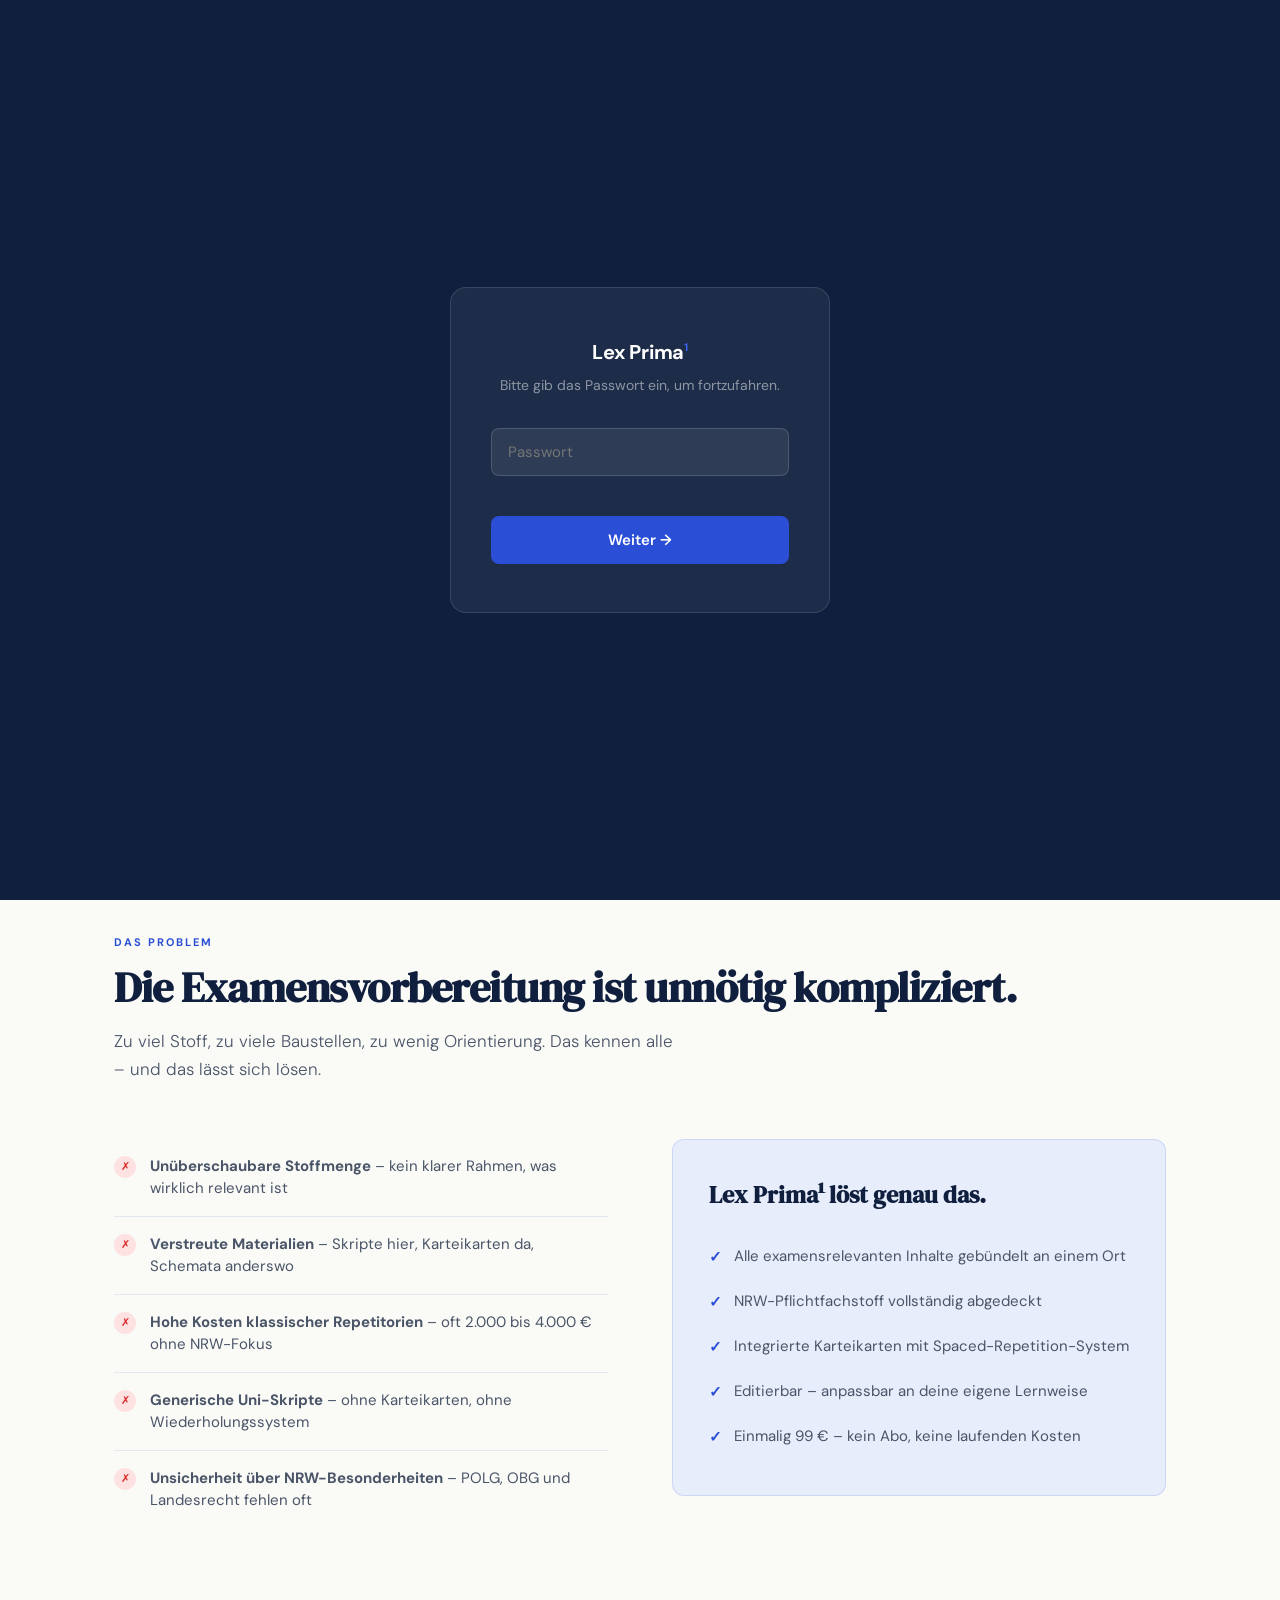
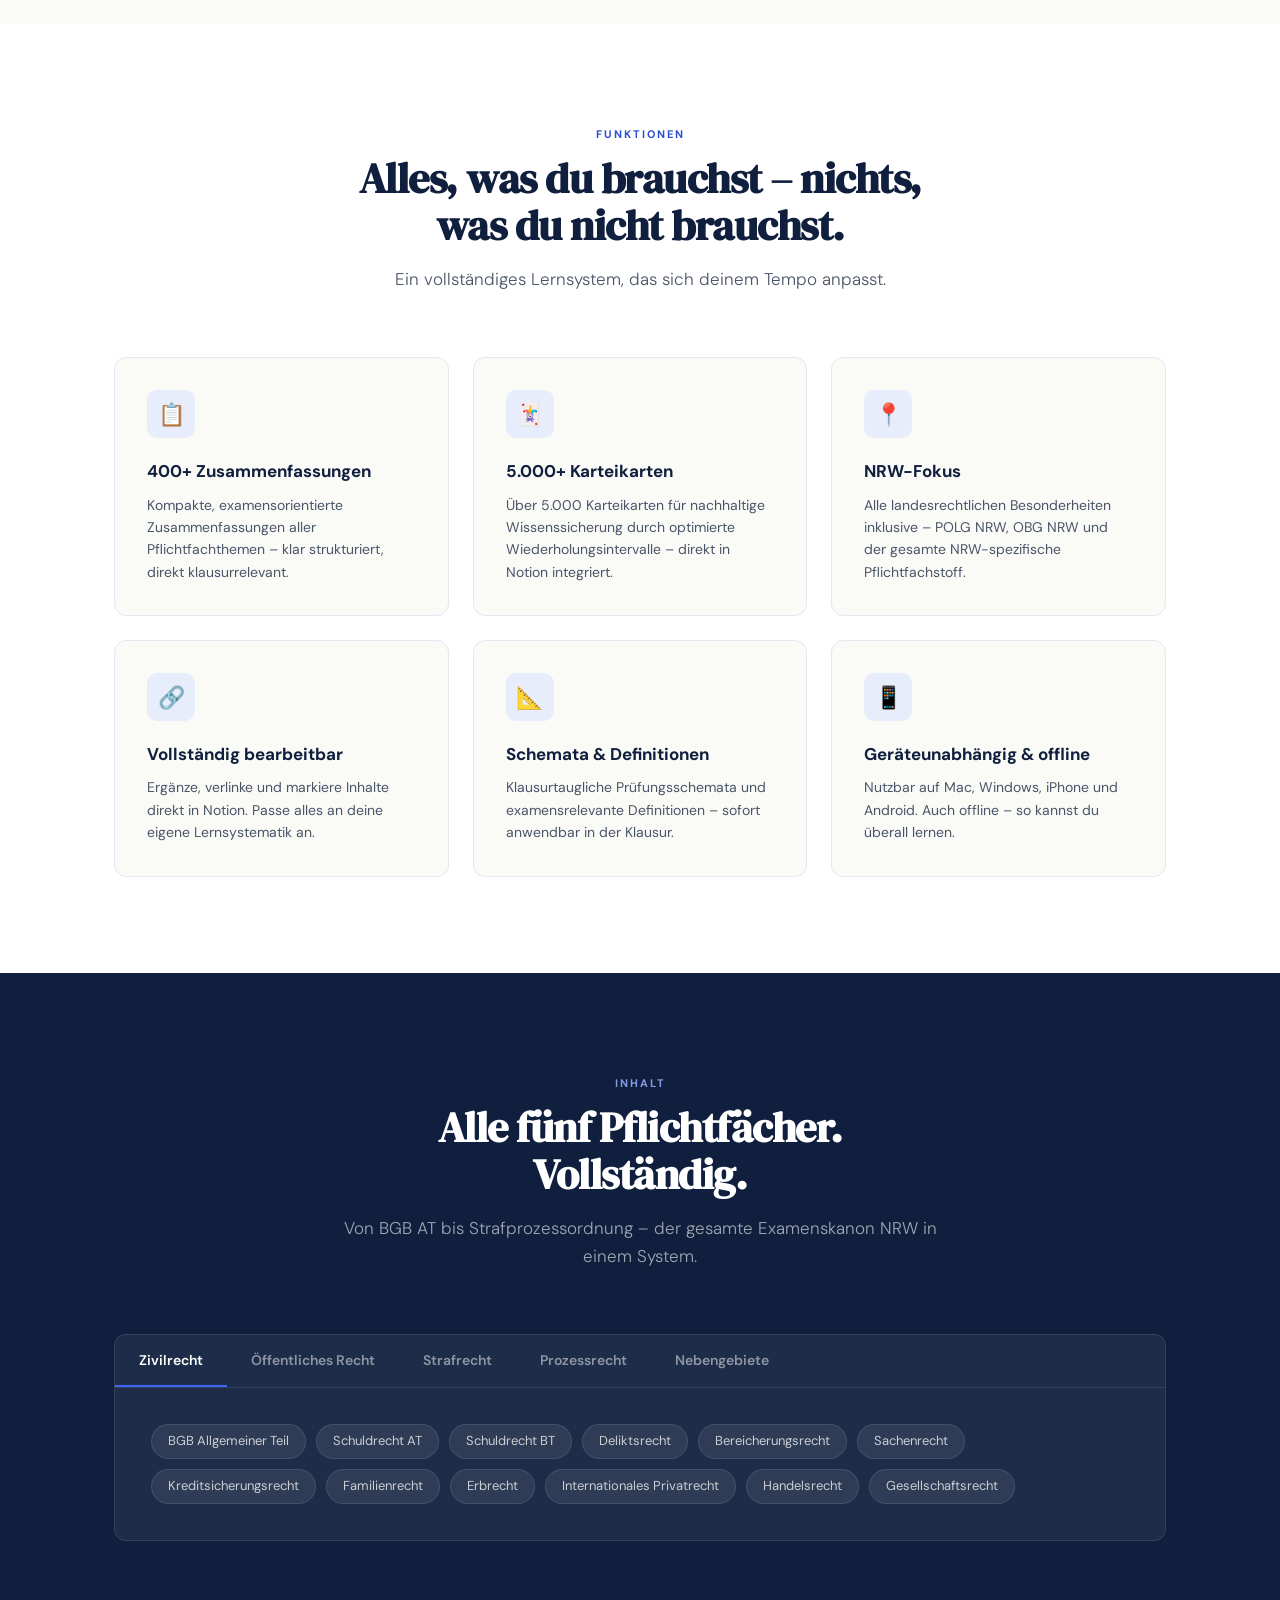
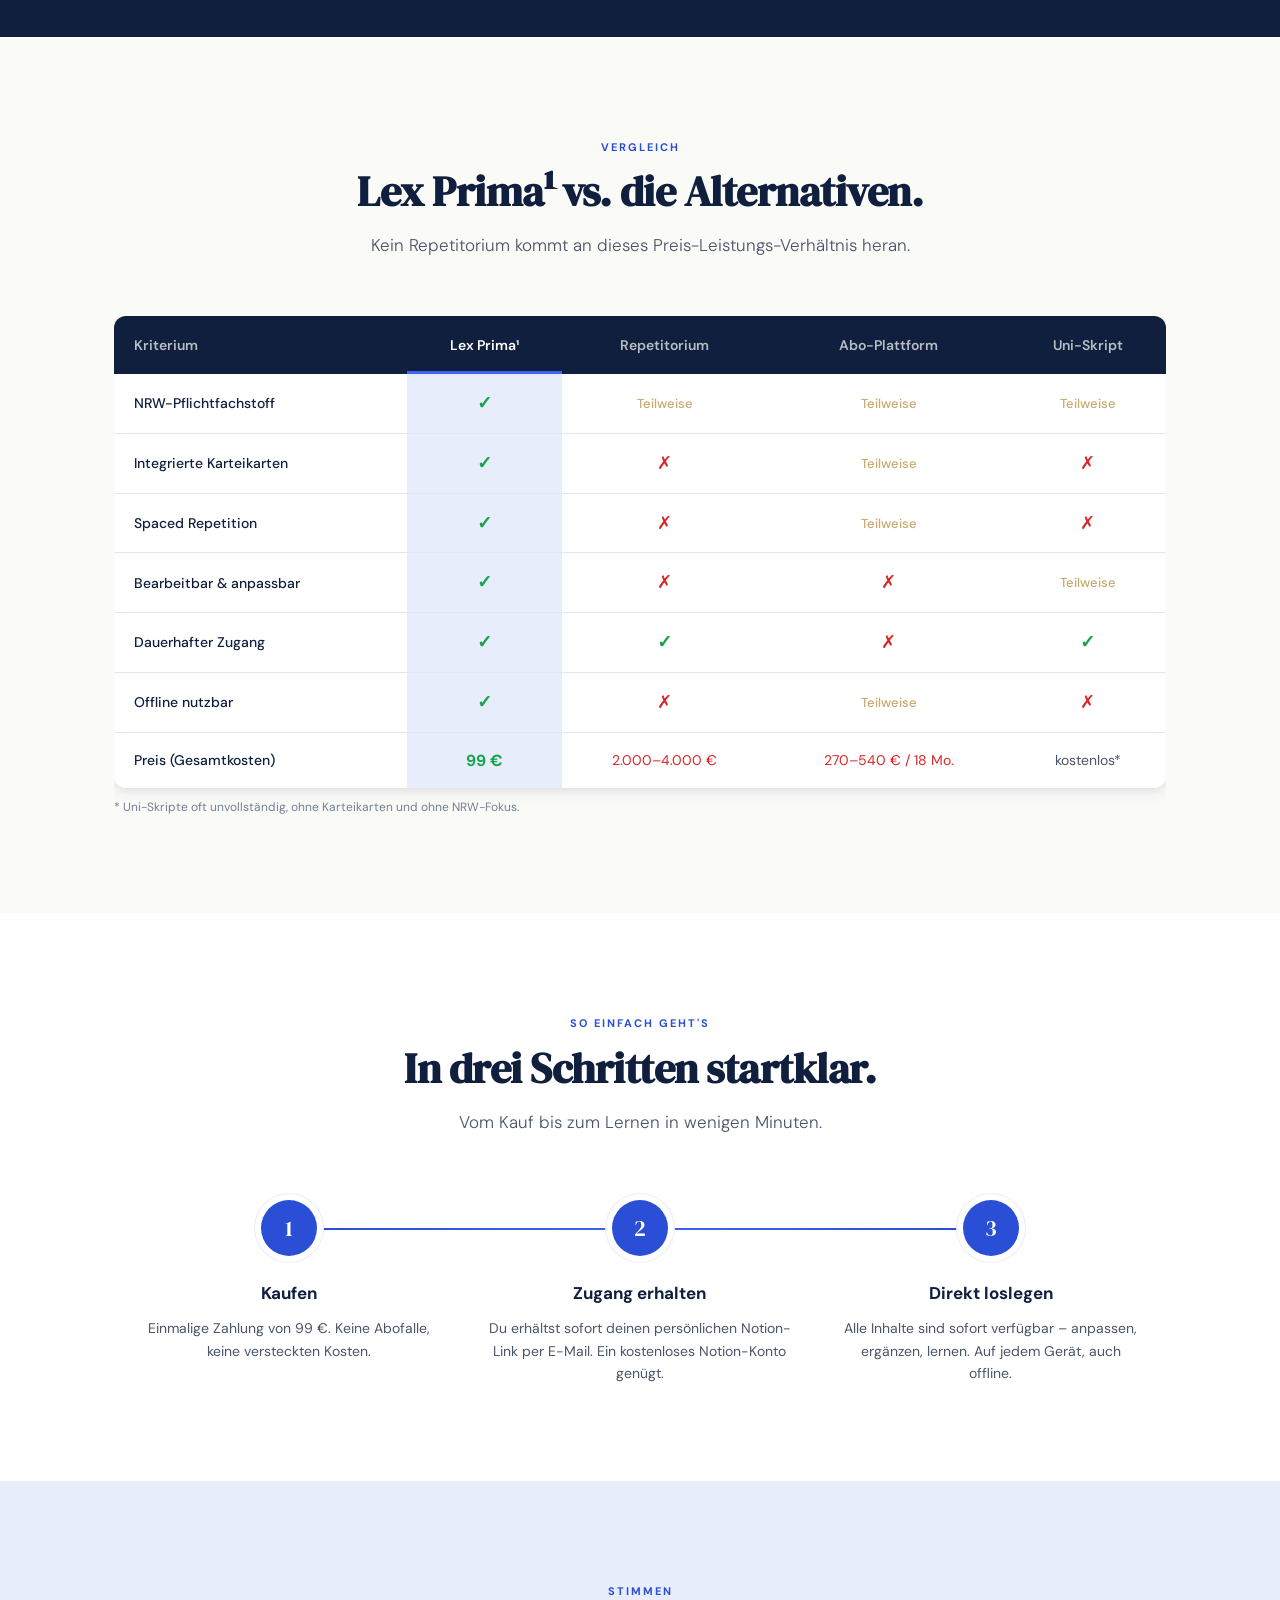
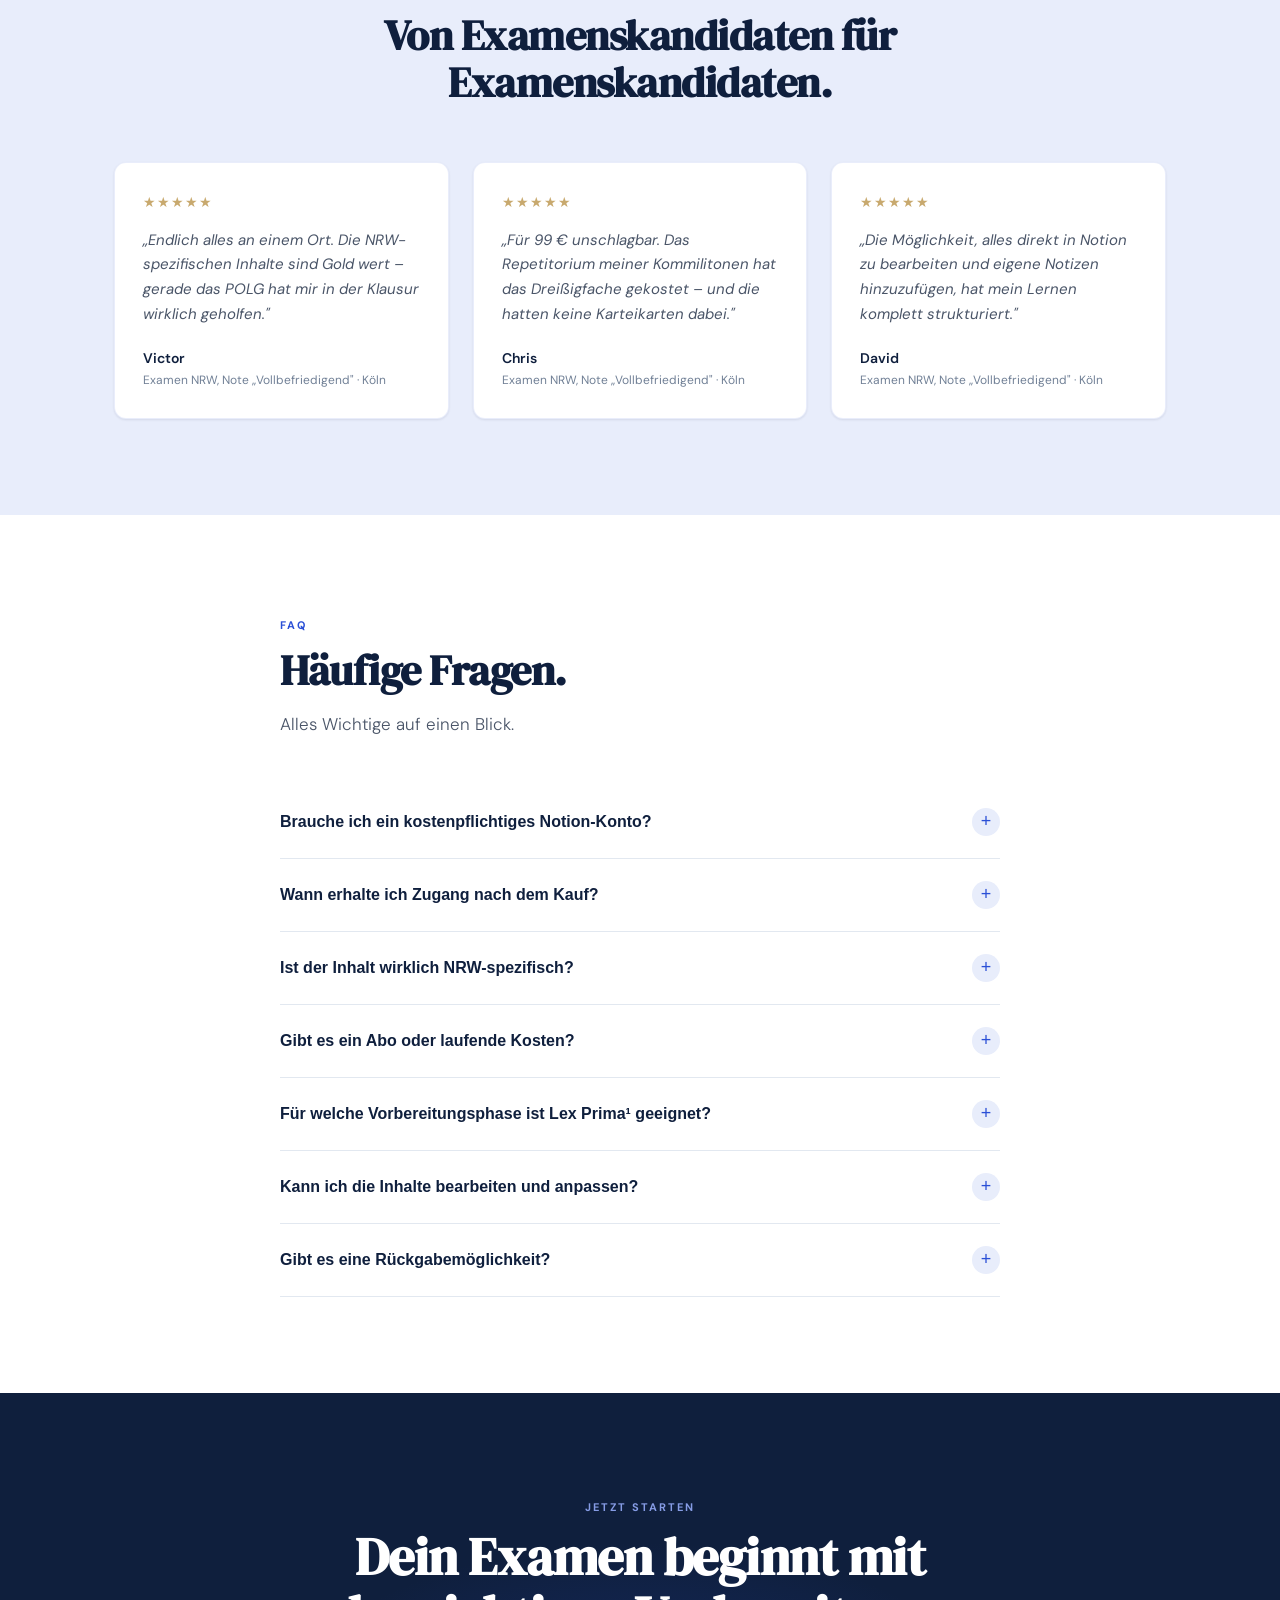
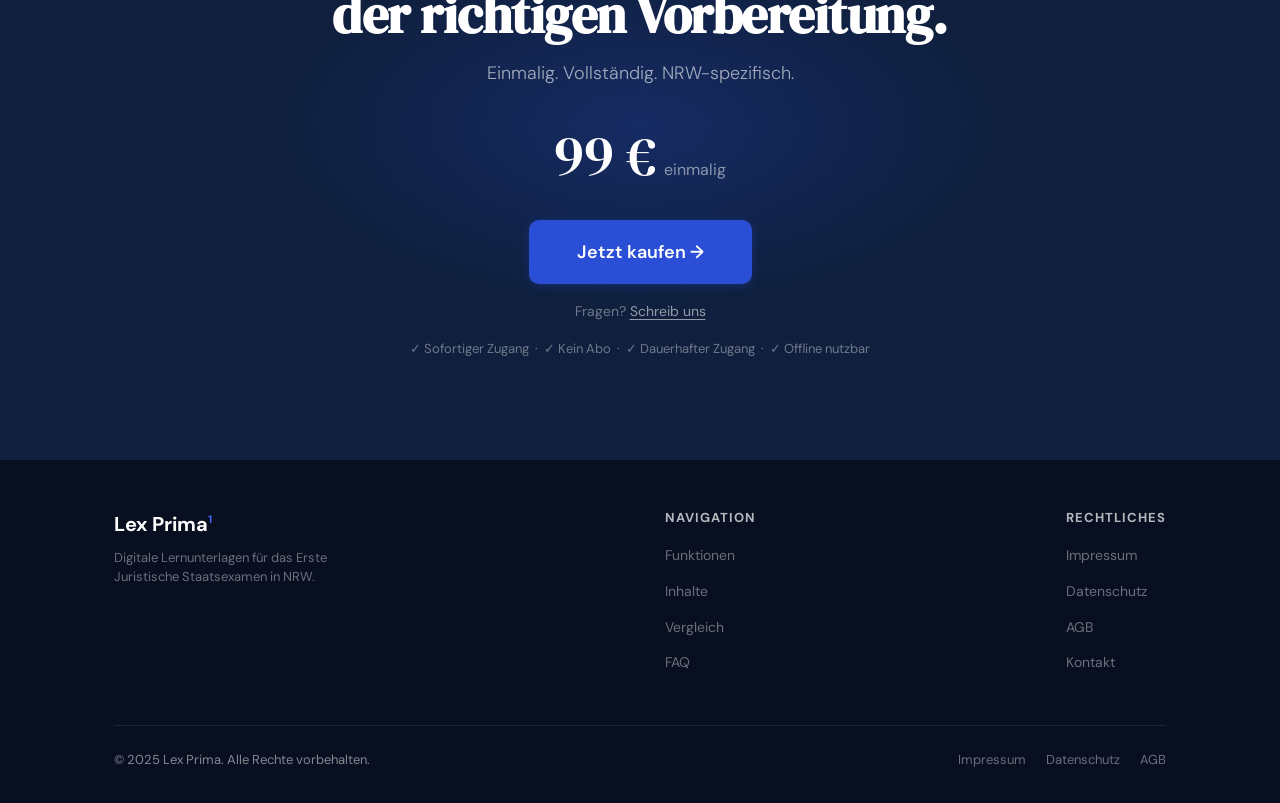
==== index.html @ 91905835 "Add files via upload" ====
<!DOCTYPE html>
<html lang="de">
<head>
  <meta charset="UTF-8" />
  <meta name="viewport" content="width=device-width, initial-scale=1.0" />
  <title>Lex Prima¹ – Lernunterlagen für das 1. Juristische Staatsexamen NRW</title>
  <meta name="description" content="400+ Zusammenfassungen, 5.000+ Karteikarten und alle Pflichtfächer für das Erste Juristische Examen in NRW. Einmalig 99 € – kein Abo, kein Repetitorium." />
  <meta name="keywords" content="Erstes Juristisches Examen NRW, Jura Lernunterlagen, Staatsexamen Vorbereitung, Karteikarten Jura, Spaced Repetition Jura, Repetitorium Alternative, Notion Jura" />
  <meta name="robots" content="index, follow" />
  <link rel="canonical" href="https://lexprima.de/" />

  <!-- Open Graph -->
  <meta property="og:type" content="website" />
  <meta property="og:title" content="Lex Prima¹ – Lernunterlagen 1. Staatsexamen NRW" />
  <meta property="og:description" content="Das komplette Lernsystem für das Erste Juristische Examen in NRW. 400+ Zusammenfassungen, 5.000+ Karteikarten, einmalig 99 €." />
  <meta property="og:url" content="https://lexprima.de/" />
  <meta property="og:locale" content="de_DE" />

  <!-- Schema.org: Product + Organization -->
  <script type="application/ld+json">
  {
    "@context": "https://schema.org",
    "@graph": [
      {
        "@type": "Product",
        "name": "Lex Prima¹",
        "description": "Digitales Lernsystem für das Erste Juristische Staatsexamen in Nordrhein-Westfalen. Enthält 400+ Zusammenfassungen, über 5.000 Karteikarten und alle fünf Pflichtfachgebiete.",
        "offers": {
          "@type": "Offer",
          "price": "99.00",
          "priceCurrency": "EUR",
          "availability": "https://schema.org/InStock",
          "priceValidUntil": "2026-12-31"
        },
        "audience": {
          "@type": "Audience",
          "audienceType": "Jurastudierende NRW, Examenskandidaten"
        },
        "brand": {
          "@type": "Brand",
          "name": "Lex Prima"
        }
      },
      {
        "@type": "FAQPage",
        "mainEntity": [
          {
            "@type": "Question",
            "name": "Brauche ich ein Notion-Konto?",
            "acceptedAnswer": {
              "@type": "Answer",
              "text": "Ja. Ein kostenloses Notion-Konto reicht vollständig aus."
            }
          },
          {
            "@type": "Question",
            "name": "Wann erhalte ich Zugang nach dem Kauf?",
            "acceptedAnswer": {
              "@type": "Answer",
              "text": "Unmittelbar nach dem Kauf erhältst du per E-Mail deinen persönlichen Notion-Link."
            }
          },
          {
            "@type": "Question",
            "name": "Ist der Inhalt wirklich NRW-spezifisch?",
            "acceptedAnswer": {
              "@type": "Answer",
              "text": "Ja. Die Unterlagen decken den NRW-Pflichtfachstoff vollständig ab – inklusive POLG NRW, OBG NRW und allen landesrechtlichen Besonderheiten."
            }
          },
          {
            "@type": "Question",
            "name": "Gibt es ein Abo oder laufende Kosten?",
            "acceptedAnswer": {
              "@type": "Answer",
              "text": "Nein. Du zahlst einmalig 99 € und behältst dauerhaft Zugang zu allen Inhalten."
            }
          }
        ]
      }
    ]
  }
  </script>

  <link rel="preconnect" href="https://fonts.googleapis.com" />
  <link rel="preconnect" href="https://fonts.gstatic.com" crossorigin />
  <link href="https://fonts.googleapis.com/css2?family=DM+Sans:ital,opsz,wght@0,9..40,300;0,9..40,400;0,9..40,500;0,9..40,600;0,9..40,700;1,9..40,300&family=DM+Serif+Display:ital@0;1&display=swap" rel="stylesheet" />

  <style>
    *, *::before, *::after { box-sizing: border-box; margin: 0; padding: 0; }

    :root {
      --navy: #0f1f3d;
      --navy-mid: #1a3260;
      --indigo: #2a4fd6;
      --indigo-light: #3d64f5;
      --indigo-pale: #e8edfb;
      --gold: #c8a96e;
      --cream: #fafaf7;
      --white: #ffffff;
      --text-primary: #0f1f3d;
      --text-secondary: #4a5568;
      --text-muted: #718096;
      --border: #e2e8f0;
      --shadow-sm: 0 1px 3px rgba(15,31,61,.06), 0 1px 2px rgba(15,31,61,.04);
      --shadow-md: 0 4px 16px rgba(15,31,61,.08), 0 2px 6px rgba(15,31,61,.05);
      --shadow-lg: 0 12px 40px rgba(15,31,61,.12), 0 4px 12px rgba(15,31,61,.07);
      --radius: 12px;
      --radius-sm: 8px;
    }

    html { scroll-behavior: smooth; }

    body {
      font-family: 'DM Sans', sans-serif;
      font-size: 16px;
      line-height: 1.6;
      color: var(--text-primary);
      background: var(--cream);
      overflow-x: hidden;
    }

    /* ── UTILITY ── */
    .container { max-width: 1100px; margin: 0 auto; padding: 0 24px; }
    .container--narrow { max-width: 760px; margin: 0 auto; padding: 0 24px; }
    .sr-only { position: absolute; width:1px; height:1px; overflow:hidden; clip:rect(0,0,0,0); }

    /* ── NAV ── */
    .nav {
      position: sticky; top: 0; z-index: 100;
      background: rgba(250,250,247,.92);
      backdrop-filter: blur(12px);
      -webkit-backdrop-filter: blur(12px);
      border-bottom: 1px solid var(--border);
    }
    .nav__inner {
      display: flex; align-items: center; justify-content: space-between;
      padding: 16px 24px; max-width: 1100px; margin: 0 auto;
    }
    .nav__logo {
      font-family: 'DM Sans', sans-serif;
      font-size: 20px; font-weight: 700;
      color: var(--navy); text-decoration: none;
      letter-spacing: -0.3px;
    }
    .nav__logo sup {
      font-size: 11px; font-weight: 600;
      color: var(--indigo); vertical-align: super;
      line-height: 0; margin-left: 1px;
    }
    .nav__links { display: flex; align-items: center; gap: 28px; }
    .nav__links a {
      font-size: 14px; font-weight: 500; color: var(--text-secondary);
      text-decoration: none; transition: color .18s;
    }
    .nav__links a:hover { color: var(--indigo); }
    .btn {
      display: inline-flex; align-items: center; justify-content: center;
      font-family: 'DM Sans', sans-serif;
      font-size: 15px; font-weight: 600;
      padding: 12px 28px; border-radius: 8px;
      text-decoration: none; transition: all .2s; cursor: pointer; border: none;
      white-space: nowrap;
    }
    .btn--primary {
      background: var(--indigo); color: var(--white);
      box-shadow: 0 2px 8px rgba(42,79,214,.3);
    }
    .btn--primary:hover {
      background: var(--indigo-light);
      box-shadow: 0 4px 16px rgba(42,79,214,.4);
      transform: translateY(-1px);
    }
    .btn--primary:active { transform: translateY(0); }
    .btn--outline {
      background: transparent; color: var(--indigo);
      border: 1.5px solid var(--indigo);
    }
    .btn--outline:hover { background: var(--indigo-pale); }
    .btn--large { font-size: 17px; padding: 16px 36px; border-radius: 10px; }
    .btn--ghost {
      background: transparent; color: var(--text-secondary);
      padding: 0; font-weight: 500;
      text-decoration: underline; text-underline-offset: 3px;
    }
    .btn--ghost:hover { color: var(--indigo); }
    .nav__cta { display: block; }
    .nav__menu-btn { display: none; }

    /* ── HERO ── */
    .hero {
      position: relative;
      padding: 100px 0 80px;
      background: var(--navy);
      overflow: hidden;
    }
    .hero__bg {
      position: absolute; inset: 0; pointer-events: none;
    }
    .hero__bg::before {
      content: '';
      position: absolute; top: -200px; right: -200px;
      width: 700px; height: 700px;
      background: radial-gradient(circle, rgba(42,79,214,.22) 0%, transparent 65%);
      border-radius: 50%;
    }
    .hero__bg::after {
      content: '';
      position: absolute; bottom: -100px; left: -100px;
      width: 500px; height: 500px;
      background: radial-gradient(circle, rgba(200,169,110,.08) 0%, transparent 60%);
      border-radius: 50%;
    }
    .hero__grid {
      position: absolute; inset: 0; opacity: .04;
      background-image:
        linear-gradient(rgba(255,255,255,.6) 1px, transparent 1px),
        linear-gradient(90deg, rgba(255,255,255,.6) 1px, transparent 1px);
      background-size: 48px 48px;
    }
    .hero__inner {
      position: relative; z-index: 1;
      max-width: 1100px; margin: 0 auto; padding: 0 24px;
      display: grid; grid-template-columns: 1fr 1fr; gap: 64px; align-items: center;
    }
    .hero__badge {
      display: inline-flex; align-items: center; gap: 8px;
      background: rgba(42,79,214,.2); border: 1px solid rgba(42,79,214,.4);
      border-radius: 100px; padding: 6px 16px;
      font-size: 13px; font-weight: 600; color: #93aaf7;
      letter-spacing: .3px; margin-bottom: 24px;
    }
    .hero__badge::before {
      content: '';
      width: 6px; height: 6px; border-radius: 50%;
      background: #93aaf7;
      animation: pulse 2s infinite;
    }
    @keyframes pulse {
      0%, 100% { opacity: 1; }
      50% { opacity: .4; }
    }
    .hero__title {
      font-family: 'DM Serif Display', serif;
      font-size: clamp(38px, 5vw, 58px);
      line-height: 1.08; letter-spacing: -1px;
      color: var(--white); margin-bottom: 20px;
    }
    .hero__title em {
      font-style: italic; color: var(--gold);
    }
    .hero__sub {
      font-size: 17px; line-height: 1.65;
      color: rgba(255,255,255,.68); margin-bottom: 36px;
      font-weight: 300;
    }
    .hero__actions { display: flex; align-items: center; gap: 16px; flex-wrap: wrap; }
    .hero__trust {
      margin-top: 40px;
      display: flex; align-items: center; gap: 20px; flex-wrap: wrap;
    }
    .hero__trust-item {
      display: flex; align-items: center; gap: 7px;
      font-size: 13px; color: rgba(255,255,255,.5); font-weight: 400;
    }
    .hero__trust-item svg { color: var(--gold); flex-shrink: 0; }

    /* Hero card */
    .hero__card {
      background: rgba(255,255,255,.06);
      border: 1px solid rgba(255,255,255,.1);
      border-radius: 16px; padding: 32px;
      backdrop-filter: blur(8px);
    }
    .hero__card-label {
      font-size: 11px; font-weight: 700; letter-spacing: 1.5px;
      color: rgba(255,255,255,.4); text-transform: uppercase;
      margin-bottom: 24px;
    }
    .hero__stat-grid {
      display: grid; grid-template-columns: 1fr 1fr; gap: 20px;
    }
    .hero__stat {
      background: rgba(255,255,255,.06);
      border: 1px solid rgba(255,255,255,.08);
      border-radius: 10px; padding: 18px;
    }
    .hero__stat-val {
      font-family: 'DM Serif Display', serif;
      font-size: 32px; color: var(--white); line-height: 1;
      margin-bottom: 4px;
    }
    .hero__stat-val .accent { color: var(--gold); }
    .hero__stat-desc { font-size: 12px; color: rgba(255,255,255,.5); font-weight: 400; }
    .hero__price-row {
      margin-top: 24px;
      background: rgba(42,79,214,.25);
      border: 1px solid rgba(42,79,214,.4);
      border-radius: 10px; padding: 18px 20px;
      display: flex; align-items: center; justify-content: space-between;
    }
    .hero__price-left { font-size: 13px; color: rgba(255,255,255,.6); }
    .hero__price-left strong { display: block; font-size: 28px; color: var(--white); font-weight: 700; line-height: 1.1; }
    .hero__price-left small { font-size: 12px; color: rgba(255,255,255,.45); }
    .hero__price-badge {
      background: var(--gold); color: var(--navy);
      border-radius: 6px; padding: 4px 10px;
      font-size: 12px; font-weight: 700; letter-spacing: .3px;
    }

    /* ── SOCIAL PROOF ── */
    .proof {
      background: var(--white);
      border-bottom: 1px solid var(--border);
      padding: 20px 0;
    }
    .proof__inner {
      max-width: 1100px; margin: 0 auto; padding: 0 24px;
      display: flex; align-items: center; justify-content: center;
      gap: 48px; flex-wrap: wrap;
    }
    .proof__item {
      display: flex; align-items: center; gap: 10px;
      font-size: 14px; color: var(--text-secondary); font-weight: 500;
    }
    .proof__item-icon { color: var(--indigo); font-size: 18px; }

    /* ── SECTION HEADING ── */
    .section-label {
      display: inline-block;
      font-size: 11px; font-weight: 700; letter-spacing: 2px;
      text-transform: uppercase; color: var(--indigo);
      margin-bottom: 12px;
    }
    .section-title {
      font-family: 'DM Serif Display', serif;
      font-size: clamp(28px, 4vw, 42px);
      line-height: 1.12; letter-spacing: -.5px;
      color: var(--navy); margin-bottom: 16px;
    }
    .section-sub {
      font-size: 17px; color: var(--text-secondary);
      line-height: 1.65; font-weight: 300;
    }

    /* ── PROBLEM ── */
    .problem { padding: 96px 0; background: var(--cream); }
    .problem__grid {
      display: grid; grid-template-columns: 1fr 1fr; gap: 64px; align-items: start;
      margin-top: 56px;
    }
    .problem__list { list-style: none; }
    .problem__list li {
      display: flex; gap: 14px; align-items: flex-start;
      padding: 16px 0; border-bottom: 1px solid var(--border);
      font-size: 15px; color: var(--text-secondary); line-height: 1.5;
    }
    .problem__list li:last-child { border-bottom: none; }
    .problem__list-icon {
      width: 22px; height: 22px; border-radius: 50%;
      background: #fee2e2; color: #dc2626;
      display: flex; align-items: center; justify-content: center;
      font-size: 11px; flex-shrink: 0; margin-top: 1px;
    }
    .problem__solution {
      background: var(--indigo-pale);
      border: 1px solid rgba(42,79,214,.15);
      border-radius: var(--radius); padding: 36px;
    }
    .problem__solution h3 {
      font-family: 'DM Serif Display', serif;
      font-size: 24px; color: var(--navy); margin-bottom: 20px;
    }
    .solution__check { list-style: none; }
    .solution__check li {
      display: flex; gap: 12px; align-items: flex-start;
      padding: 10px 0; font-size: 15px; color: var(--text-secondary);
    }
    .solution__check li::before {
      content: '✓'; color: var(--indigo); font-weight: 700;
      flex-shrink: 0; margin-top: 1px;
    }

    /* ── FEATURES ── */
    .features { padding: 96px 0; background: var(--white); }
    .features__intro { text-align: center; max-width: 620px; margin: 0 auto 64px; }
    .features__grid {
      display: grid; grid-template-columns: repeat(3, 1fr); gap: 24px;
    }
    .feature-card {
      border: 1px solid var(--border);
      border-radius: var(--radius); padding: 32px;
      transition: all .22s; background: var(--cream);
      position: relative; overflow: hidden;
    }
    .feature-card::before {
      content: '';
      position: absolute; top: 0; left: 0; right: 0; height: 3px;
      background: linear-gradient(90deg, var(--indigo), var(--indigo-light));
      opacity: 0; transition: opacity .22s;
    }
    .feature-card:hover { border-color: rgba(42,79,214,.3); box-shadow: var(--shadow-md); transform: translateY(-2px); }
    .feature-card:hover::before { opacity: 1; }
    .feature-card__icon {
      width: 48px; height: 48px; border-radius: 10px;
      background: var(--indigo-pale); color: var(--indigo);
      display: flex; align-items: center; justify-content: center;
      font-size: 22px; margin-bottom: 20px;
    }
    .feature-card__title { font-size: 17px; font-weight: 700; color: var(--navy); margin-bottom: 8px; }
    .feature-card__desc { font-size: 14px; color: var(--text-secondary); line-height: 1.6; }

    /* ── CONTENT ── */
    .content { padding: 96px 0; background: var(--navy); }
    .content__intro { text-align: center; max-width: 620px; margin: 0 auto 64px; }
    .content__intro .section-title { color: var(--white); }
    .content__intro .section-sub { color: rgba(255,255,255,.6); }
    .content__intro .section-label { color: rgba(147,170,247,.9); }
    .tabs {
      background: rgba(255,255,255,.06);
      border: 1px solid rgba(255,255,255,.1);
      border-radius: var(--radius); overflow: hidden;
    }
    .tabs__nav {
      display: flex; overflow-x: auto; scrollbar-width: none;
      border-bottom: 1px solid rgba(255,255,255,.1);
    }
    .tabs__nav::-webkit-scrollbar { display: none; }
    .tabs__btn {
      flex-shrink: 0;
      padding: 16px 24px;
      font-family: 'DM Sans', sans-serif;
      font-size: 14px; font-weight: 600;
      color: rgba(255,255,255,.5);
      background: transparent; border: none; cursor: pointer;
      border-bottom: 2px solid transparent;
      transition: all .18s; white-space: nowrap;
    }
    .tabs__btn:hover { color: rgba(255,255,255,.85); }
    .tabs__btn.active { color: var(--white); border-bottom-color: #3d64f5; }
    .tabs__panel { display: none; padding: 36px; }
    .tabs__panel.active { display: block; }
    .tabs__topics {
      display: flex; flex-wrap: wrap; gap: 10px;
    }
    .topic-pill {
      background: rgba(255,255,255,.08);
      border: 1px solid rgba(255,255,255,.1);
      border-radius: 100px; padding: 6px 16px;
      font-size: 13px; color: rgba(255,255,255,.75); font-weight: 400;
    }
    .topic-pill--highlight {
      background: rgba(42,79,214,.3);
      border-color: rgba(42,79,214,.5);
      color: #93aaf7;
    }

    /* ── COMPARISON ── */
    .comparison { padding: 96px 0; background: var(--cream); }
    .comparison__intro { text-align: center; max-width: 620px; margin: 0 auto 56px; }
    .comparison-table { width: 100%; border-collapse: collapse; border-radius: var(--radius); overflow: hidden; box-shadow: var(--shadow-md); }
    .comparison-table thead tr { background: var(--navy); }
    .comparison-table thead th {
      padding: 18px 20px; text-align: center; font-size: 14px; font-weight: 600; color: rgba(255,255,255,.7);
    }
    .comparison-table thead th:first-child { text-align: left; }
    .comparison-table thead th.highlight { color: var(--white); position: relative; }
    .comparison-table thead th.highlight::after {
      content: ''; position: absolute; left: 0; right: 0; bottom: 0;
      height: 3px; background: var(--indigo-light);
    }
    .comparison-table tbody tr { background: var(--white); border-bottom: 1px solid var(--border); }
    .comparison-table tbody tr:last-child { border-bottom: none; }
    .comparison-table tbody td {
      padding: 15px 20px; font-size: 14px; color: var(--text-secondary); text-align: center;
    }
    .comparison-table tbody td:first-child { text-align: left; font-weight: 500; color: var(--text-primary); }
    .comparison-table tbody td.highlight { background: var(--indigo-pale); color: var(--indigo); font-weight: 600; }
    .check { color: #16a34a; font-size: 18px; font-weight: 700; }
    .cross { color: #dc2626; font-size: 18px; }
    .partial { color: var(--gold); font-size: 13px; font-weight: 500; }

    /* ── PROCESS ── */
    .process { padding: 96px 0; background: var(--white); }
    .process__intro { text-align: center; max-width: 600px; margin: 0 auto 64px; }
    .process__steps {
      display: grid; grid-template-columns: repeat(3, 1fr); gap: 0;
      position: relative; margin-top: 40px;
    }
    .process__steps::before {
      content: '';
      position: absolute; top: 28px; left: calc(16.66% + 28px); right: calc(16.66% + 28px);
      height: 2px; background: linear-gradient(90deg, var(--indigo), var(--indigo-light), var(--indigo));
      z-index: 0;
    }
    .process__step { text-align: center; padding: 0 24px; position: relative; z-index: 1; }
    .process__step-num {
      width: 56px; height: 56px; border-radius: 50%;
      background: var(--indigo); color: var(--white);
      display: flex; align-items: center; justify-content: center;
      font-family: 'DM Serif Display', serif; font-size: 22px;
      margin: 0 auto 24px;
      box-shadow: 0 0 0 6px var(--white), 0 0 0 7px var(--indigo-pale);
    }
    .process__step-title { font-size: 17px; font-weight: 700; color: var(--navy); margin-bottom: 10px; }
    .process__step-desc { font-size: 14px; color: var(--text-secondary); line-height: 1.6; }

    /* ── TESTIMONIALS ── */
    .testimonials { padding: 96px 0; background: var(--indigo-pale); }
    .testimonials__intro { text-align: center; max-width: 540px; margin: 0 auto 56px; }
    .testimonials__grid { display: grid; grid-template-columns: repeat(3, 1fr); gap: 24px; }
    .testimonial-card {
      background: var(--white); border: 1px solid rgba(42,79,214,.1);
      border-radius: var(--radius); padding: 28px;
      box-shadow: var(--shadow-sm);
    }
    .testimonial-card__stars { color: var(--gold); font-size: 14px; margin-bottom: 14px; letter-spacing: 1px; }
    .testimonial-card__text { font-size: 15px; color: var(--text-secondary); line-height: 1.65; margin-bottom: 20px; font-style: italic; }
    .testimonial-card__author { font-size: 14px; font-weight: 600; color: var(--navy); }
    .testimonial-card__role { font-size: 12px; color: var(--text-muted); margin-top: 2px; }

    /* ── FAQ ── */
    .faq { padding: 96px 0; background: var(--white); }
    .faq__inner { max-width: 720px; margin: 0 auto; }
    .faq__intro { margin-bottom: 48px; }
    .faq-item {
      border-bottom: 1px solid var(--border);
    }
    .faq-item__btn {
      width: 100%; background: none; border: none; cursor: pointer;
      display: flex; align-items: center; justify-content: space-between;
      padding: 22px 0; gap: 16px;
      text-align: left;
    }
    .faq-item__q { font-size: 16px; font-weight: 600; color: var(--navy); }
    .faq-item__icon {
      width: 28px; height: 28px; border-radius: 50%;
      background: var(--indigo-pale); color: var(--indigo);
      display: flex; align-items: center; justify-content: center;
      font-size: 18px; flex-shrink: 0; transition: transform .2s;
    }
    .faq-item.open .faq-item__icon { transform: rotate(45deg); }
    .faq-item__a {
      max-height: 0; overflow: hidden;
      transition: max-height .3s ease, padding .3s ease;
    }
    .faq-item.open .faq-item__a { max-height: 200px; padding-bottom: 20px; }
    .faq-item__a p { font-size: 15px; color: var(--text-secondary); line-height: 1.7; }

    /* ── CTA ── */
    .cta-section {
      padding: 100px 0;
      background: var(--navy);
      text-align: center;
      position: relative; overflow: hidden;
    }
    .cta-section::before {
      content: '';
      position: absolute; top: 50%; left: 50%; transform: translate(-50%, -50%);
      width: 800px; height: 400px;
      background: radial-gradient(ellipse, rgba(42,79,214,.25) 0%, transparent 65%);
    }
    .cta-section__inner { position: relative; z-index: 1; }
    .cta-section__title {
      font-family: 'DM Serif Display', serif;
      font-size: clamp(32px, 5vw, 52px);
      color: var(--white); margin-bottom: 16px;
      letter-spacing: -.5px; line-height: 1.1;
    }
    .cta-section__sub { font-size: 18px; color: rgba(255,255,255,.6); margin-bottom: 40px; font-weight: 300; }
    .cta-section__price {
      margin: 0 auto 36px;
      display: inline-flex; align-items: baseline; gap: 8px;
    }
    .cta-section__amount {
      font-family: 'DM Serif Display', serif;
      font-size: 56px; color: var(--white); line-height: 1;
    }
    .cta-section__once { font-size: 16px; color: rgba(255,255,255,.5); }
    .cta-section__note { margin-top: 16px; font-size: 13px; color: rgba(255,255,255,.4); }

    /* ── FOOTER ── */
    .footer {
      background: #080f20; color: rgba(255,255,255,.5);
      padding: 48px 0 32px;
    }
    .footer__inner {
      max-width: 1100px; margin: 0 auto; padding: 0 24px;
    }
    .footer__top {
      display: flex; justify-content: space-between; align-items: flex-start;
      gap: 40px; margin-bottom: 40px; flex-wrap: wrap;
    }
    .footer__brand a {
      font-family: 'DM Sans', sans-serif;
      font-size: 20px; font-weight: 700; color: var(--white);
      text-decoration: none;
    }
    .footer__brand a sup { font-size: 11px; color: var(--indigo-light); vertical-align: super; line-height: 0; }
    .footer__brand p { font-size: 13px; color: rgba(255,255,255,.4); margin-top: 8px; max-width: 240px; line-height: 1.5; }
    .footer__links h4 { font-size: 13px; font-weight: 700; color: rgba(255,255,255,.7); margin-bottom: 14px; text-transform: uppercase; letter-spacing: 1px; }
    .footer__links ul { list-style: none; }
    .footer__links ul li { margin-bottom: 10px; }
    .footer__links ul li a { font-size: 14px; color: rgba(255,255,255,.4); text-decoration: none; transition: color .18s; }
    .footer__links ul li a:hover { color: var(--white); }
    .footer__bottom {
      border-top: 1px solid rgba(255,255,255,.08);
      padding-top: 24px;
      display: flex; justify-content: space-between; align-items: center;
      flex-wrap: wrap; gap: 12px;
    }
    .footer__copy { font-size: 13px; }
    .footer__legal { display: flex; gap: 20px; }
    .footer__legal a { font-size: 13px; color: rgba(255,255,255,.4); text-decoration: none; }
    .footer__legal a:hover { color: rgba(255,255,255,.7); }

    /* ── MOBILE NAV ── */
    /* Always hidden by default – only shown on mobile when .open */
    .mobile-nav { display: none; }
    .nav__menu-btn { display: none; }

    @media (max-width: 768px) {
      .nav__links { display: none; }
      .nav__cta { display: none; }
      .nav__menu-btn {
        display: flex; align-items: center; justify-content: center;
        width: 40px; height: 40px; background: none; border: none; cursor: pointer; padding: 0;
      }
      .nav__menu-btn span {
        display: block; width: 22px; height: 2px; background: var(--navy);
        position: relative; transition: background .2s;
      }
      .nav__menu-btn span::before, .nav__menu-btn span::after {
        content: ''; position: absolute; width: 22px; height: 2px; background: var(--navy); left: 0;
        transition: transform .2s;
      }
      .nav__menu-btn span::before { top: -6px; }
      .nav__menu-btn span::after { top: 6px; }
      .mobile-nav.open {
        display: block; position: fixed; top: 57px; left: 0; right: 0;
        background: var(--cream); border-bottom: 1px solid var(--border);
        padding: 20px 24px 28px; z-index: 99; box-shadow: var(--shadow-md);
      }
      .mobile-nav a {
        display: block; padding: 12px 0;
        font-size: 16px; font-weight: 500; color: var(--text-primary);
        text-decoration: none; border-bottom: 1px solid var(--border);
      }
      .mobile-nav a:last-child { border-bottom: none; }
      .mobile-nav .btn--primary { margin-top: 16px; width: 100%; text-align: center; display: block; }
    }

    /* ── RESPONSIVE ── */
    @media (max-width: 900px) {
      .hero__inner { grid-template-columns: 1fr; gap: 40px; }
      .hero__card { display: none; }
      .hero { padding: 72px 0 64px; }
      .problem__grid { grid-template-columns: 1fr; }
      .features__grid { grid-template-columns: 1fr 1fr; }
      .process__steps { grid-template-columns: 1fr; gap: 32px; }
      .process__steps::before { display: none; }
      .testimonials__grid { grid-template-columns: 1fr; }
    }
    @media (max-width: 600px) {
      .features__grid { grid-template-columns: 1fr; }
      .comparison-table thead th:nth-child(2), .comparison-table tbody td:nth-child(2) { display: none; }
      .comparison-table thead th:nth-child(4), .comparison-table tbody td:nth-child(4) { display: none; }
      .hero__stat-grid { grid-template-columns: 1fr 1fr; }
      .hero__actions { flex-direction: column; align-items: flex-start; }
      .proof__inner { gap: 20px; justify-content: flex-start; }
    }

    /* Fade-in animation */
    .fade-in { opacity: 0; transform: translateY(24px); transition: opacity .6s ease, transform .6s ease; }
    .fade-in.visible { opacity: 1; transform: none; }
  </style>
</head>
<body>

  <!-- PASSWORD PROTECTION -->
  <div id="pw-overlay" style="
    position:fixed;inset:0;z-index:9999;
    background:var(--navy);
    display:flex;align-items:center;justify-content:center;
    font-family:'DM Sans',sans-serif;
  ">
    <div style="
      background:rgba(255,255,255,.06);
      border:1px solid rgba(255,255,255,.12);
      border-radius:16px;padding:48px 40px;
      width:100%;max-width:380px;margin:24px;
      text-align:center;
    ">
      <div style="font-size:20px;font-weight:700;color:#fff;margin-bottom:6px;letter-spacing:-.2px;">
        Lex Prima<sup style="font-size:11px;color:#3d64f5;vertical-align:super;line-height:0;">1</sup>
      </div>
      <p style="font-size:14px;color:rgba(255,255,255,.5);margin-bottom:32px;">Bitte gib das Passwort ein, um fortzufahren.</p>
      <input
        id="pw-input"
        type="password"
        placeholder="Passwort"
        autocomplete="current-password"
        style="
          width:100%;padding:13px 16px;border-radius:8px;
          background:rgba(255,255,255,.08);
          border:1.5px solid rgba(255,255,255,.15);
          color:#fff;font-size:15px;font-family:'DM Sans',sans-serif;
          outline:none;box-sizing:border-box;margin-bottom:12px;
          transition:border-color .18s;
        "
        onkeydown="if(event.key==='Enter')checkPw()"
        onfocus="this.style.borderColor='rgba(61,100,245,.8)'"
        onblur="this.style.borderColor='rgba(255,255,255,.15)'"
      />
      <div id="pw-error" style="font-size:13px;color:#f87171;margin-bottom:10px;min-height:18px;"></div>
      <button
        onclick="checkPw()"
        style="
          width:100%;padding:14px;border-radius:8px;border:none;
          background:#2a4fd6;color:#fff;font-size:15px;font-weight:600;
          cursor:pointer;font-family:'DM Sans',sans-serif;
          transition:background .18s;
        "
        onmouseover="this.style.background='#3d64f5'"
        onmouseout="this.style.background='#2a4fd6'"
      >Weiter →</button>
    </div>
  </div>
  <script>
    (function(){
      // Check if already authenticated this session
      if(sessionStorage.getItem('lp_auth')==='1'){
        document.getElementById('pw-overlay').style.display='none';
      }
    })();
    function checkPw(){
      var val=document.getElementById('pw-input').value;
      if(val==='victorchris1'){
        sessionStorage.setItem('lp_auth','1');
        var overlay=document.getElementById('pw-overlay');
        overlay.style.transition='opacity .35s ease';
        overlay.style.opacity='0';
        setTimeout(function(){overlay.style.display='none';},360);
      } else {
        var err=document.getElementById('pw-error');
        err.textContent='Falsches Passwort. Bitte erneut versuchen.';
        var input=document.getElementById('pw-input');
        input.style.borderColor='rgba(248,113,113,.7)';
        input.value='';
        input.focus();
        setTimeout(function(){
          err.textContent='';
          input.style.borderColor='rgba(255,255,255,.15)';
        },2500);
      }
    }
  </script>
  <nav class="nav" aria-label="Hauptnavigation">
    <div class="nav__inner">
      <a href="/" class="nav__logo" aria-label="Lex Prima Startseite">Lex Prima<sup>1</sup></a>
      <div class="nav__links">
        <a href="#funktionen">Funktionen</a>
        <a href="#inhalte">Inhalte</a>
        <a href="#vergleich">Vergleich</a>
        <a href="#faq">FAQ</a>
        <a href="#kaufen" class="btn btn--primary" style="padding: 10px 22px; font-size: 14px; background: #fff; color: var(--indigo); box-shadow: 0 2px 8px rgba(0,0,0,.12);">Jetzt kaufen – 99&nbsp;€</a>
      </div>
      <button class="nav__menu-btn" id="menuBtn" aria-label="Menü öffnen">
        <span></span>
      </button>
    </div>
  </nav>
  <div class="mobile-nav" id="mobileNav">
    <a href="#funktionen" onclick="closeMobileNav()">Funktionen</a>
    <a href="#inhalte" onclick="closeMobileNav()">Inhalte</a>
    <a href="#vergleich" onclick="closeMobileNav()">Vergleich</a>
    <a href="#faq" onclick="closeMobileNav()">FAQ</a>
    <a href="#kaufen" class="btn btn--primary" onclick="closeMobileNav()">Jetzt kaufen – 99&nbsp;€</a>
  </div>

  <!-- HERO -->
  <section class="hero" aria-labelledby="hero-title">
    <div class="hero__bg">
      <div class="hero__grid"></div>
    </div>
    <div class="hero__inner">
      <div class="hero__content">
        <div class="hero__badge">Entwickelt von NRW-Examenskandidaten</div>
        <h1 class="hero__title" id="hero-title">Das Lernsystem für das <em>Erste Juristische</em> Examen in NRW.</h1>
        <p class="hero__sub">400+ Zusammenfassungen, über 5.000 Karteikarten und alle fünf Pflichtfächer – strukturiert, NRW-spezifisch, sofort einsatzbereit. Kein Repetitorium. Kein Abo.</p>
        <div class="hero__actions">
          <a href="#kaufen" class="btn btn--primary btn--large">Jetzt kaufen – 99&nbsp;€</a>
          <a href="#inhalte" class="btn btn--ghost" style="color: rgba(255,255,255,.65); text-decoration: none; font-size: 15px;">↓ Inhalte ansehen</a>
        </div>
        <div class="hero__trust">
          <div class="hero__trust-item">
            <svg width="16" height="16" viewBox="0 0 20 20" fill="currentColor"><path fill-rule="evenodd" d="M10 18a8 8 0 100-16 8 8 0 000 16zm3.857-9.809a.75.75 0 00-1.214-.882l-3.483 4.79-1.88-1.88a.75.75 0 10-1.06 1.061l2.5 2.5a.75.75 0 001.137-.089l4-5.5z" clip-rule="evenodd" /></svg>
            Einmalige Zahlung
          </div>
          <div class="hero__trust-item">
            <svg width="16" height="16" viewBox="0 0 20 20" fill="currentColor"><path fill-rule="evenodd" d="M10 18a8 8 0 100-16 8 8 0 000 16zm3.857-9.809a.75.75 0 00-1.214-.882l-3.483 4.79-1.88-1.88a.75.75 0 10-1.06 1.061l2.5 2.5a.75.75 0 001.137-.089l4-5.5z" clip-rule="evenodd" /></svg>
            Sofortiger Zugang
          </div>
        </div>
      </div>
      <div class="hero__card" aria-hidden="true">
        <div class="hero__card-label">Enthaltene Leistungen</div>
        <div class="hero__stat-grid">
          <div class="hero__stat">
            <div class="hero__stat-val">400<span class="accent">+</span></div>
            <div class="hero__stat-desc">Zusammenfassungen</div>
          </div>
          <div class="hero__stat">
            <div class="hero__stat-val">5k<span class="accent">+</span></div>
            <div class="hero__stat-desc">Karteikarten</div>
          </div>
          <div class="hero__stat">
            <div class="hero__stat-val">Alle</div>
            <div class="hero__stat-desc">Pflichtfächer</div>
          </div>
          <div class="hero__stat">
            <div class="hero__stat-val"><span class="accent">NRW</span></div>
            <div class="hero__stat-desc">Spezifisch</div>
          </div>
        </div>
        <div class="hero__price-row">
          <div class="hero__price-left">
            <strong>99 €</strong>
            <small>Einmalig · kein Abo</small>
          </div>
          <div class="hero__price-badge">vs. 2.000–4.000 € Rep.</div>
        </div>
      </div>
    </div>
  </section>

  <!-- SOCIAL PROOF BAR -->
  <div class="proof" aria-hidden="true">
    <div class="proof__inner">
      <div class="proof__item">
        <span class="proof__item-icon">📘</span>
        Notion-basiert
      </div>
      <div class="proof__item">
        <span class="proof__item-icon">🔁</span>
        Spaced Repetition
      </div>
      <div class="proof__item">
        <span class="proof__item-icon">📍</span>
        NRW-Fokus
      </div>
      <div class="proof__item">
        <span class="proof__item-icon">✏️</span>
        Vollständig bearbeitbar
      </div>
      <div class="proof__item">
        <span class="proof__item-icon">📱</span>
        Offline verfügbar
      </div>
    </div>
  </div>

  <!-- PROBLEM / SOLUTION -->
  <section class="problem" id="problem" aria-labelledby="problem-title">
    <div class="container">
      <span class="section-label">Das Problem</span>
      <h2 class="section-title" id="problem-title">Die Examensvorbereitung ist unnötig kompliziert.</h2>
      <p class="section-sub" style="max-width: 560px;">Zu viel Stoff, zu viele Baustellen, zu wenig Orientierung. Das kennen alle – und das lässt sich lösen.</p>
      <div class="problem__grid fade-in">
        <ul class="problem__list" aria-label="Typische Probleme bei der Examensvorbereitung">
          <li>
            <div class="problem__list-icon" aria-hidden="true">✗</div>
            <span><strong>Unüberschaubare Stoffmenge</strong> – kein klarer Rahmen, was wirklich relevant ist</span>
          </li>
          <li>
            <div class="problem__list-icon" aria-hidden="true">✗</div>
            <span><strong>Verstreute Materialien</strong> – Skripte hier, Karteikarten da, Schemata anderswo</span>
          </li>
          <li>
            <div class="problem__list-icon" aria-hidden="true">✗</div>
            <span><strong>Hohe Kosten klassischer Repetitorien</strong> – oft 2.000 bis 4.000 € ohne NRW-Fokus</span>
          </li>
          <li>
            <div class="problem__list-icon" aria-hidden="true">✗</div>
            <span><strong>Generische Uni-Skripte</strong> – ohne Karteikarten, ohne Wiederholungssystem</span>
          </li>
          <li>
            <div class="problem__list-icon" aria-hidden="true">✗</div>
            <span><strong>Unsicherheit über NRW-Besonderheiten</strong> – POLG, OBG und Landesrecht fehlen oft</span>
          </li>
        </ul>
        <div class="problem__solution">
          <h3>Lex Prima¹ löst genau das.</h3>
          <ul class="solution__check">
            <li>Alle examensrelevanten Inhalte gebündelt an einem Ort</li>
            <li>NRW-Pflichtfachstoff vollständig abgedeckt</li>
            <li>Integrierte Karteikarten mit Spaced-Repetition-System</li>
            <li>Editierbar – anpassbar an deine eigene Lernweise</li>
            <li>Einmalig 99 € – kein Abo, keine laufenden Kosten</li>
          </ul>
        </div>
      </div>
    </div>
  </section>

  <!-- FEATURES -->
  <section class="features" id="funktionen" aria-labelledby="features-title">
    <div class="container">
      <div class="features__intro fade-in">
        <span class="section-label">Funktionen</span>
        <h2 class="section-title" id="features-title">Alles, was du brauchst – nichts, was du nicht brauchst.</h2>
        <p class="section-sub">Ein vollständiges Lernsystem, das sich deinem Tempo anpasst.</p>
      </div>
      <div class="features__grid">
        <article class="feature-card fade-in">
          <div class="feature-card__icon" aria-hidden="true">📋</div>
          <h3 class="feature-card__title">400+ Zusammenfassungen</h3>
          <p class="feature-card__desc">Kompakte, examensorientierte Zusammenfassungen aller Pflichtfachthemen – klar strukturiert, direkt klausurrelevant.</p>
        </article>
        <article class="feature-card fade-in">
          <div class="feature-card__icon" aria-hidden="true">🃏</div>
          <h3 class="feature-card__title">5.000+ Karteikarten</h3>
          <p class="feature-card__desc">Über 5.000 Karteikarten für nachhaltige Wissenssicherung durch optimierte Wiederholungsintervalle – direkt in Notion integriert.</p>
        </article>
        <article class="feature-card fade-in">
          <div class="feature-card__icon" aria-hidden="true">📍</div>
          <h3 class="feature-card__title">NRW-Fokus</h3>
          <p class="feature-card__desc">Alle landesrechtlichen Besonderheiten inklusive – POLG NRW, OBG NRW und der gesamte NRW-spezifische Pflichtfachstoff.</p>
        </article>
        <article class="feature-card fade-in">
          <div class="feature-card__icon" aria-hidden="true">🔗</div>
          <h3 class="feature-card__title">Vollständig bearbeitbar</h3>
          <p class="feature-card__desc">Ergänze, verlinke und markiere Inhalte direkt in Notion. Passe alles an deine eigene Lernsystematik an.</p>
        </article>
        <article class="feature-card fade-in">
          <div class="feature-card__icon" aria-hidden="true">📐</div>
          <h3 class="feature-card__title">Schemata & Definitionen</h3>
          <p class="feature-card__desc">Klausurtaugliche Prüfungsschemata und examensrelevante Definitionen – sofort anwendbar in der Klausur.</p>
        </article>
        <article class="feature-card fade-in">
          <div class="feature-card__icon" aria-hidden="true">📱</div>
          <h3 class="feature-card__title">Geräteunabhängig & offline</h3>
          <p class="feature-card__desc">Nutzbar auf Mac, Windows, iPhone und Android. Auch offline – so kannst du überall lernen.</p>
        </article>
      </div>
    </div>
  </section>

  <!-- CONTENT TABS -->
  <section class="content" id="inhalte" aria-labelledby="content-title">
    <div class="container">
      <div class="content__intro fade-in">
        <span class="section-label">Inhalt</span>
        <h2 class="section-title" id="content-title">Alle fünf Pflichtfächer. Vollständig.</h2>
        <p class="section-sub">Von BGB AT bis Strafprozessordnung – der gesamte Examenskanon NRW in einem System.</p>
      </div>
      <div class="tabs fade-in">
        <div class="tabs__nav" role="tablist" aria-label="Fachgebiete">
          <button class="tabs__btn active" role="tab" aria-selected="true" aria-controls="tab-zivil" id="btn-zivil" onclick="switchTab('zivil')">Zivilrecht</button>
          <button class="tabs__btn" role="tab" aria-selected="false" aria-controls="tab-oeff" id="btn-oeff" onclick="switchTab('oeff')">Öffentliches Recht</button>
          <button class="tabs__btn" role="tab" aria-selected="false" aria-controls="tab-straf" id="btn-straf" onclick="switchTab('straf')">Strafrecht</button>
          <button class="tabs__btn" role="tab" aria-selected="false" aria-controls="tab-prozess" id="btn-prozess" onclick="switchTab('prozess')">Prozessrecht</button>
          <button class="tabs__btn" role="tab" aria-selected="false" aria-controls="tab-neben" id="btn-neben" onclick="switchTab('neben')">Nebengebiete</button>
        </div>
        <div id="tab-zivil" class="tabs__panel active" role="tabpanel" aria-labelledby="btn-zivil">
          <div class="tabs__topics">
            <span class="topic-pill">BGB Allgemeiner Teil</span>
            <span class="topic-pill">Schuldrecht AT</span>
            <span class="topic-pill">Schuldrecht BT</span>
            <span class="topic-pill">Deliktsrecht</span>
            <span class="topic-pill">Bereicherungsrecht</span>
            <span class="topic-pill">Sachenrecht</span>
            <span class="topic-pill">Kreditsicherungsrecht</span>
            <span class="topic-pill">Familienrecht</span>
            <span class="topic-pill">Erbrecht</span>
            <span class="topic-pill">Internationales Privatrecht</span>
            <span class="topic-pill">Handelsrecht</span>
            <span class="topic-pill">Gesellschaftsrecht</span>
          </div>
        </div>
        <div id="tab-oeff" class="tabs__panel" role="tabpanel" aria-labelledby="btn-oeff">
          <div class="tabs__topics">
            <span class="topic-pill">Verwaltungsrecht AT</span>
            <span class="topic-pill">Besonderes Verwaltungsrecht</span>
            <span class="topic-pill">Verwaltungsgerichtsordnung</span>
            <span class="topic-pill">Grundrechte</span>
            <span class="topic-pill">Staatsorganisationsrecht</span>
            <span class="topic-pill">Staatshaftungsrecht</span>
            <span class="topic-pill">Europarecht</span>
            <span class="topic-pill topic-pill--highlight">Polizeigesetz NRW</span>
            <span class="topic-pill topic-pill--highlight">Ordnungsbehördengesetz NRW</span>
          </div>
        </div>
        <div id="tab-straf" class="tabs__panel" role="tabpanel" aria-labelledby="btn-straf">
          <div class="tabs__topics">
            <span class="topic-pill">Strafrecht AT</span>
            <span class="topic-pill">Strafrecht BT I</span>
            <span class="topic-pill">Strafrecht BT II</span>
            <span class="topic-pill">Strafrecht BT III</span>
            <span class="topic-pill">Täterschaft & Teilnahme</span>
            <span class="topic-pill">Konkurrenzen</span>
            <span class="topic-pill">Examensrelevante Delikte</span>
          </div>
        </div>
        <div id="tab-prozess" class="tabs__panel" role="tabpanel" aria-labelledby="btn-prozess">
          <div class="tabs__topics">
            <span class="topic-pill">Verwaltungsgerichtsordnung</span>
            <span class="topic-pill">Strafprozessordnung</span>
            <span class="topic-pill">Zivilprozessordnung</span>
            <span class="topic-pill">Klagearten</span>
            <span class="topic-pill">Einstweiliger Rechtsschutz</span>
            <span class="topic-pill">Zwangsvollstreckung</span>
          </div>
        </div>
        <div id="tab-neben" class="tabs__panel" role="tabpanel" aria-labelledby="btn-neben">
          <div class="tabs__topics">
            <span class="topic-pill">Familienrecht</span>
            <span class="topic-pill">Erbrecht</span>
            <span class="topic-pill">IPR / EGBGB</span>
            <span class="topic-pill">Handelsgesetzbuch</span>
            <span class="topic-pill">GmbH-Recht</span>
            <span class="topic-pill">Aktienrecht</span>
            <span class="topic-pill">Kündigungsschutzrecht</span>
            <span class="topic-pill">Betriebsverfassungsrecht</span>
          </div>
        </div>
      </div>
    </div>
  </section>

  <!-- COMPARISON -->
  <section class="comparison" id="vergleich" aria-labelledby="comparison-title">
    <div class="container">
      <div class="comparison__intro fade-in">
        <span class="section-label">Vergleich</span>
        <h2 class="section-title" id="comparison-title">Lex Prima¹ vs. die Alternativen.</h2>
        <p class="section-sub">Kein Repetitorium kommt an dieses Preis-Leistungs-Verhältnis heran.</p>
      </div>
      <div style="overflow-x: auto;" class="fade-in">
        <table class="comparison-table" aria-label="Vergleich von Lex Prima mit Alternativen">
          <thead>
            <tr>
              <th scope="col">Kriterium</th>
              <th scope="col" class="highlight">Lex Prima¹</th>
              <th scope="col">Repetitorium</th>
              <th scope="col">Abo-Plattform</th>
              <th scope="col">Uni-Skript</th>
            </tr>
          </thead>
          <tbody>
            <tr>
              <td>NRW-Pflichtfachstoff</td>
              <td class="highlight"><span class="check">✓</span></td>
              <td><span class="partial">Teilweise</span></td>
              <td><span class="partial">Teilweise</span></td>
              <td><span class="partial">Teilweise</span></td>
            </tr>
            <tr>
              <td>Integrierte Karteikarten</td>
              <td class="highlight"><span class="check">✓</span></td>
              <td><span class="cross">✗</span></td>
              <td><span class="partial">Teilweise</span></td>
              <td><span class="cross">✗</span></td>
            </tr>
            <tr>
              <td>Spaced Repetition</td>
              <td class="highlight"><span class="check">✓</span></td>
              <td><span class="cross">✗</span></td>
              <td><span class="partial">Teilweise</span></td>
              <td><span class="cross">✗</span></td>
            </tr>
            <tr>
              <td>Bearbeitbar & anpassbar</td>
              <td class="highlight"><span class="check">✓</span></td>
              <td><span class="cross">✗</span></td>
              <td><span class="cross">✗</span></td>
              <td><span class="partial">Teilweise</span></td>
            </tr>
            <tr>
              <td>Dauerhafter Zugang</td>
              <td class="highlight"><span class="check">✓</span></td>
              <td><span class="check">✓</span></td>
              <td><span class="cross">✗</span></td>
              <td><span class="check">✓</span></td>
            </tr>
            <tr>
              <td>Offline nutzbar</td>
              <td class="highlight"><span class="check">✓</span></td>
              <td><span class="cross">✗</span></td>
              <td><span class="partial">Teilweise</span></td>
              <td><span class="cross">✗</span></td>
            </tr>
            <tr>
              <td>Preis (Gesamtkosten)</td>
              <td class="highlight" style="font-size: 16px; font-weight: 700; color: #16a34a;">99 €</td>
              <td style="color: #dc2626;">2.000–4.000 €</td>
              <td style="color: #dc2626;">270–540 € / 18 Mo.</td>
              <td>kostenlos*</td>
            </tr>
          </tbody>
        </table>
        <p style="font-size: 12px; color: var(--text-muted); margin-top: 10px;">* Uni-Skripte oft unvollständig, ohne Karteikarten und ohne NRW-Fokus.</p>
      </div>
    </div>
  </section>

  <!-- PROCESS -->
  <section class="process" id="ablauf" aria-labelledby="process-title">
    <div class="container">
      <div class="process__intro fade-in">
        <span class="section-label">So einfach geht's</span>
        <h2 class="section-title" id="process-title">In drei Schritten startklar.</h2>
        <p class="section-sub">Vom Kauf bis zum Lernen in wenigen Minuten.</p>
      </div>
      <div class="process__steps fade-in">
        <div class="process__step">
          <div class="process__step-num" aria-hidden="true">1</div>
          <h3 class="process__step-title">Kaufen</h3>
          <p class="process__step-desc">Einmalige Zahlung von 99 €. Keine Abofalle, keine versteckten Kosten.</p>
        </div>
        <div class="process__step">
          <div class="process__step-num" aria-hidden="true">2</div>
          <h3 class="process__step-title">Zugang erhalten</h3>
          <p class="process__step-desc">Du erhältst sofort deinen persönlichen Notion-Link per E-Mail. Ein kostenloses Notion-Konto genügt.</p>
        </div>
        <div class="process__step">
          <div class="process__step-num" aria-hidden="true">3</div>
          <h3 class="process__step-title">Direkt loslegen</h3>
          <p class="process__step-desc">Alle Inhalte sind sofort verfügbar – anpassen, ergänzen, lernen. Auf jedem Gerät, auch offline.</p>
        </div>
      </div>
    </div>
  </section>

  <!-- TESTIMONIALS -->
  <section class="testimonials" id="erfahrungen" aria-labelledby="testimonials-title">
    <div class="container">
      <div class="testimonials__intro fade-in">
        <span class="section-label">Stimmen</span>
        <h2 class="section-title" id="testimonials-title">Von Examenskandidaten für Examenskandidaten.</h2>
      </div>
      <div class="testimonials__grid">
        <article class="testimonial-card fade-in">
          <div class="testimonial-card__stars" aria-label="5 von 5 Sternen">★★★★★</div>
          <p class="testimonial-card__text">„Endlich alles an einem Ort. Die NRW-spezifischen Inhalte sind Gold wert – gerade das POLG hat mir in der Klausur wirklich geholfen."</p>
          <div class="testimonial-card__author">Victor</div>
          <div class="testimonial-card__role">Examen NRW, Note „Vollbefriedigend" · Köln</div>
        </article>
        <article class="testimonial-card fade-in">
          <div class="testimonial-card__stars" aria-label="5 von 5 Sternen">★★★★★</div>
          <p class="testimonial-card__text">„Für 99 € unschlagbar. Das Repetitorium meiner Kommilitonen hat das Dreißigfache gekostet – und die hatten keine Karteikarten dabei."</p>
          <div class="testimonial-card__author">Chris</div>
          <div class="testimonial-card__role">Examen NRW, Note „Vollbefriedigend" · Köln</div>
        </article>
        <article class="testimonial-card fade-in">
          <div class="testimonial-card__stars" aria-label="5 von 5 Sternen">★★★★★</div>
          <p class="testimonial-card__text">„Die Möglichkeit, alles direkt in Notion zu bearbeiten und eigene Notizen hinzuzufügen, hat mein Lernen komplett strukturiert."</p>
          <div class="testimonial-card__author">David</div>
          <div class="testimonial-card__role">Examen NRW, Note „Vollbefriedigend" · Köln</div>
        </article>
      </div>
    </div>
  </section>

  <!-- FAQ -->
  <section class="faq" id="faq" aria-labelledby="faq-title">
    <div class="faq__inner">
      <div class="faq__intro fade-in">
        <span class="section-label">FAQ</span>
        <h2 class="section-title" id="faq-title">Häufige Fragen.</h2>
        <p class="section-sub">Alles Wichtige auf einen Blick.</p>
      </div>
      <dl>
        <div class="faq-item" id="faq1">
          <dt>
            <button class="faq-item__btn" onclick="toggleFaq('faq1')" aria-expanded="false" aria-controls="faq1-answer">
              <span class="faq-item__q">Brauche ich ein kostenpflichtiges Notion-Konto?</span>
              <div class="faq-item__icon" aria-hidden="true">+</div>
            </button>
          </dt>
          <dd class="faq-item__a" id="faq1-answer">
            <p>Nein. Ein kostenloses Notion-Konto reicht vollständig aus. Du erhältst nach dem Kauf einen Link, mit dem du die Inhalte direkt in deinen eigenen Notion-Workspace duplizierst.</p>
          </dd>
        </div>
        <div class="faq-item" id="faq2">
          <dt>
            <button class="faq-item__btn" onclick="toggleFaq('faq2')" aria-expanded="false" aria-controls="faq2-answer">
              <span class="faq-item__q">Wann erhalte ich Zugang nach dem Kauf?</span>
              <div class="faq-item__icon" aria-hidden="true">+</div>
            </button>
          </dt>
          <dd class="faq-item__a" id="faq2-answer">
            <p>Unmittelbar nach dem Kauf erhältst du deinen persönlichen Notion-Link per E-Mail. Der Zugang ist sofort aktiv – du kannst direkt loslegen.</p>
          </dd>
        </div>
        <div class="faq-item" id="faq3">
          <dt>
            <button class="faq-item__btn" onclick="toggleFaq('faq3')" aria-expanded="false" aria-controls="faq3-answer">
              <span class="faq-item__q">Ist der Inhalt wirklich NRW-spezifisch?</span>
              <div class="faq-item__icon" aria-hidden="true">+</div>
            </button>
          </dt>
          <dd class="faq-item__a" id="faq3-answer">
            <p>Ja. Die Unterlagen sind explizit auf den Pflichtfachkatalog des ersten juristischen Staatsexamens in Nordrhein-Westfalen zugeschnitten – inklusive POLG NRW, OBG NRW und allen relevanten landesrechtlichen Besonderheiten.</p>
          </dd>
        </div>
        <div class="faq-item" id="faq4">
          <dt>
            <button class="faq-item__btn" onclick="toggleFaq('faq4')" aria-expanded="false" aria-controls="faq4-answer">
              <span class="faq-item__q">Gibt es ein Abo oder laufende Kosten?</span>
              <div class="faq-item__icon" aria-hidden="true">+</div>
            </button>
          </dt>
          <dd class="faq-item__a" id="faq4-answer">
            <p>Nein. Du zahlst einmalig 99 € und behältst dauerhaft Zugang zu allen Inhalten. Keine Abo-Falle, keine monatlichen Kosten, keine Überraschungen.</p>
          </dd>
        </div>
        <div class="faq-item" id="faq5">
          <dt>
            <button class="faq-item__btn" onclick="toggleFaq('faq5')" aria-expanded="false" aria-controls="faq5-answer">
              <span class="faq-item__q">Für welche Vorbereitungsphase ist Lex Prima¹ geeignet?</span>
              <div class="faq-item__icon" aria-hidden="true">+</div>
            </button>
          </dt>
          <dd class="faq-item__a" id="faq5-answer">
            <p>Für alle. Ob du gerade mit der Examensvorbereitung beginnst oder dich in der Intensivphase befindest – ein früher Einstieg maximiert den Nutzen des Spaced-Repetition-Systems, weil Wiederholungsintervalle über Zeit wirken.</p>
          </dd>
        </div>
        <div class="faq-item" id="faq6">
          <dt>
            <button class="faq-item__btn" onclick="toggleFaq('faq6')" aria-expanded="false" aria-controls="faq6-answer">
              <span class="faq-item__q">Kann ich die Inhalte bearbeiten und anpassen?</span>
              <div class="faq-item__icon" aria-hidden="true">+</div>
            </button>
          </dt>
          <dd class="faq-item__a" id="faq6-answer">
            <p>Ja, vollständig. Du duplizierst die Vorlage in deinen eigenen Workspace und kannst anschließend alles ergänzen, markieren und verlinken. Die Unterlagen sind als Grundlage gedacht, die du zu deinem persönlichen Lernsystem ausbauen kannst.</p>
          </dd>
        </div>
        <div class="faq-item" id="faq7">
          <dt>
            <button class="faq-item__btn" onclick="toggleFaq('faq7')" aria-expanded="false" aria-controls="faq7-answer">
              <span class="faq-item__q">Gibt es eine Rückgabemöglichkeit?</span>
              <div class="faq-item__icon" aria-hidden="true">+</div>
            </button>
          </dt>
          <dd class="faq-item__a" id="faq7-answer">
            <p>Aufgrund des digitalen Charakters des Produkts ist nach Freischaltung des Notion-Links keine Rückgabe möglich. Bei technischen Problemen oder Fragen helfen wir gerne per E-Mail.</p>
          </dd>
        </div>
      </dl>
    </div>
  </section>

  <!-- CTA -->
  <section class="cta-section" id="kaufen" aria-labelledby="cta-title">
    <div class="container cta-section__inner">
      <span class="section-label" style="color: rgba(147,170,247,.9);">Jetzt starten</span>
      <h2 class="cta-section__title" id="cta-title">Dein Examen beginnt mit<br>der richtigen Vorbereitung.</h2>
      <p class="cta-section__sub">Einmalig. Vollständig. NRW-spezifisch.</p>
      <div class="cta-section__price" aria-label="Preis: 99 Euro, einmalig">
        <span class="cta-section__amount">99 €</span>
        <span class="cta-section__once">einmalig</span>
      </div>
      <div style="display: flex; flex-direction: column; align-items: center; gap: 16px;">
        <!-- REPLACE href WITH YOUR ACTUAL CHECKOUT LINK -->
        <a href="https://kaufen.lexprima.de" class="btn btn--primary btn--large" rel="noopener" style="font-size: 18px; padding: 18px 48px;">
          Jetzt kaufen &rarr;
        </a>
        <p style="font-size: 14px; color: rgba(255,255,255,.4);">Fragen? <a href="kontakt.html" style="color: rgba(255,255,255,.55); text-underline-offset: 3px;">Schreib uns</a></p>
      </div>
      <p class="cta-section__note">✓ Sofortiger Zugang &nbsp;·&nbsp; ✓ Kein Abo &nbsp;·&nbsp; ✓ Dauerhafter Zugang &nbsp;·&nbsp; ✓ Offline nutzbar</p>
    </div>
  </section>

  <!-- FOOTER -->
  <footer class="footer">
    <div class="footer__inner">
      <div class="footer__top">
        <div class="footer__brand">
          <a href="/">Lex Prima<sup>1</sup></a>
          <p>Digitale Lernunterlagen für das Erste Juristische Staatsexamen in NRW.</p>
        </div>
        <div class="footer__links">
          <h4>Navigation</h4>
          <ul>
            <li><a href="#funktionen">Funktionen</a></li>
            <li><a href="#inhalte">Inhalte</a></li>
            <li><a href="#vergleich">Vergleich</a></li>
            <li><a href="#faq">FAQ</a></li>
          </ul>
        </div>
        <div class="footer__links">
          <h4>Rechtliches</h4>
          <ul>
            <li><a href="impressum.html">Impressum</a></li>
            <li><a href="datenschutz.html">Datenschutz</a></li>
            <li><a href="agb.html">AGB</a></li>
            <li><a href="kontakt.html">Kontakt</a></li>
          </ul>
        </div>
      </div>
      <div class="footer__bottom">
        <p class="footer__copy">&copy; 2025 Lex Prima. Alle Rechte vorbehalten.</p>
        <nav class="footer__legal" aria-label="Rechtliche Links">
          <a href="impressum.html">Impressum</a>
          <a href="datenschutz.html">Datenschutz</a>
          <a href="agb.html">AGB</a>
        </nav>
      </div>
    </div>
  </footer>

  <script>
    // Mobile nav
    const menuBtn = document.getElementById('menuBtn');
    const mobileNav = document.getElementById('mobileNav');
    menuBtn.addEventListener('click', () => {
      mobileNav.classList.toggle('open');
    });
    function closeMobileNav() {
      mobileNav.classList.remove('open');
    }

    // Tabs
    function switchTab(id) {
      document.querySelectorAll('.tabs__panel').forEach(p => p.classList.remove('active'));
      document.querySelectorAll('.tabs__btn').forEach(b => { b.classList.remove('active'); b.setAttribute('aria-selected', 'false'); });
      document.getElementById('tab-' + id).classList.add('active');
      const btn = document.getElementById('btn-' + id);
      btn.classList.add('active');
      btn.setAttribute('aria-selected', 'true');
    }

    // FAQ
    function toggleFaq(id) {
      const item = document.getElementById(id);
      const btn = item.querySelector('.faq-item__btn');
      const isOpen = item.classList.contains('open');
      document.querySelectorAll('.faq-item').forEach(i => {
        i.classList.remove('open');
        i.querySelector('.faq-item__btn').setAttribute('aria-expanded', 'false');
      });
      if (!isOpen) {
        item.classList.add('open');
        btn.setAttribute('aria-expanded', 'true');
      }
    }

    // Scroll fade-in
    const observer = new IntersectionObserver((entries) => {
      entries.forEach(e => {
        if (e.isIntersecting) {
          e.target.classList.add('visible');
          // stagger children
          e.target.querySelectorAll('.feature-card, .testimonial-card, .process__step').forEach((el, i) => {
            el.style.transitionDelay = (i * 80) + 'ms';
            el.classList.add('fade-in');
            setTimeout(() => el.classList.add('visible'), 50 + i * 80);
          });
        }
      });
    }, { threshold: 0.1, rootMargin: '0px 0px -40px 0px' });

    document.querySelectorAll('.fade-in').forEach(el => observer.observe(el));
  </script>
</body>
</html>
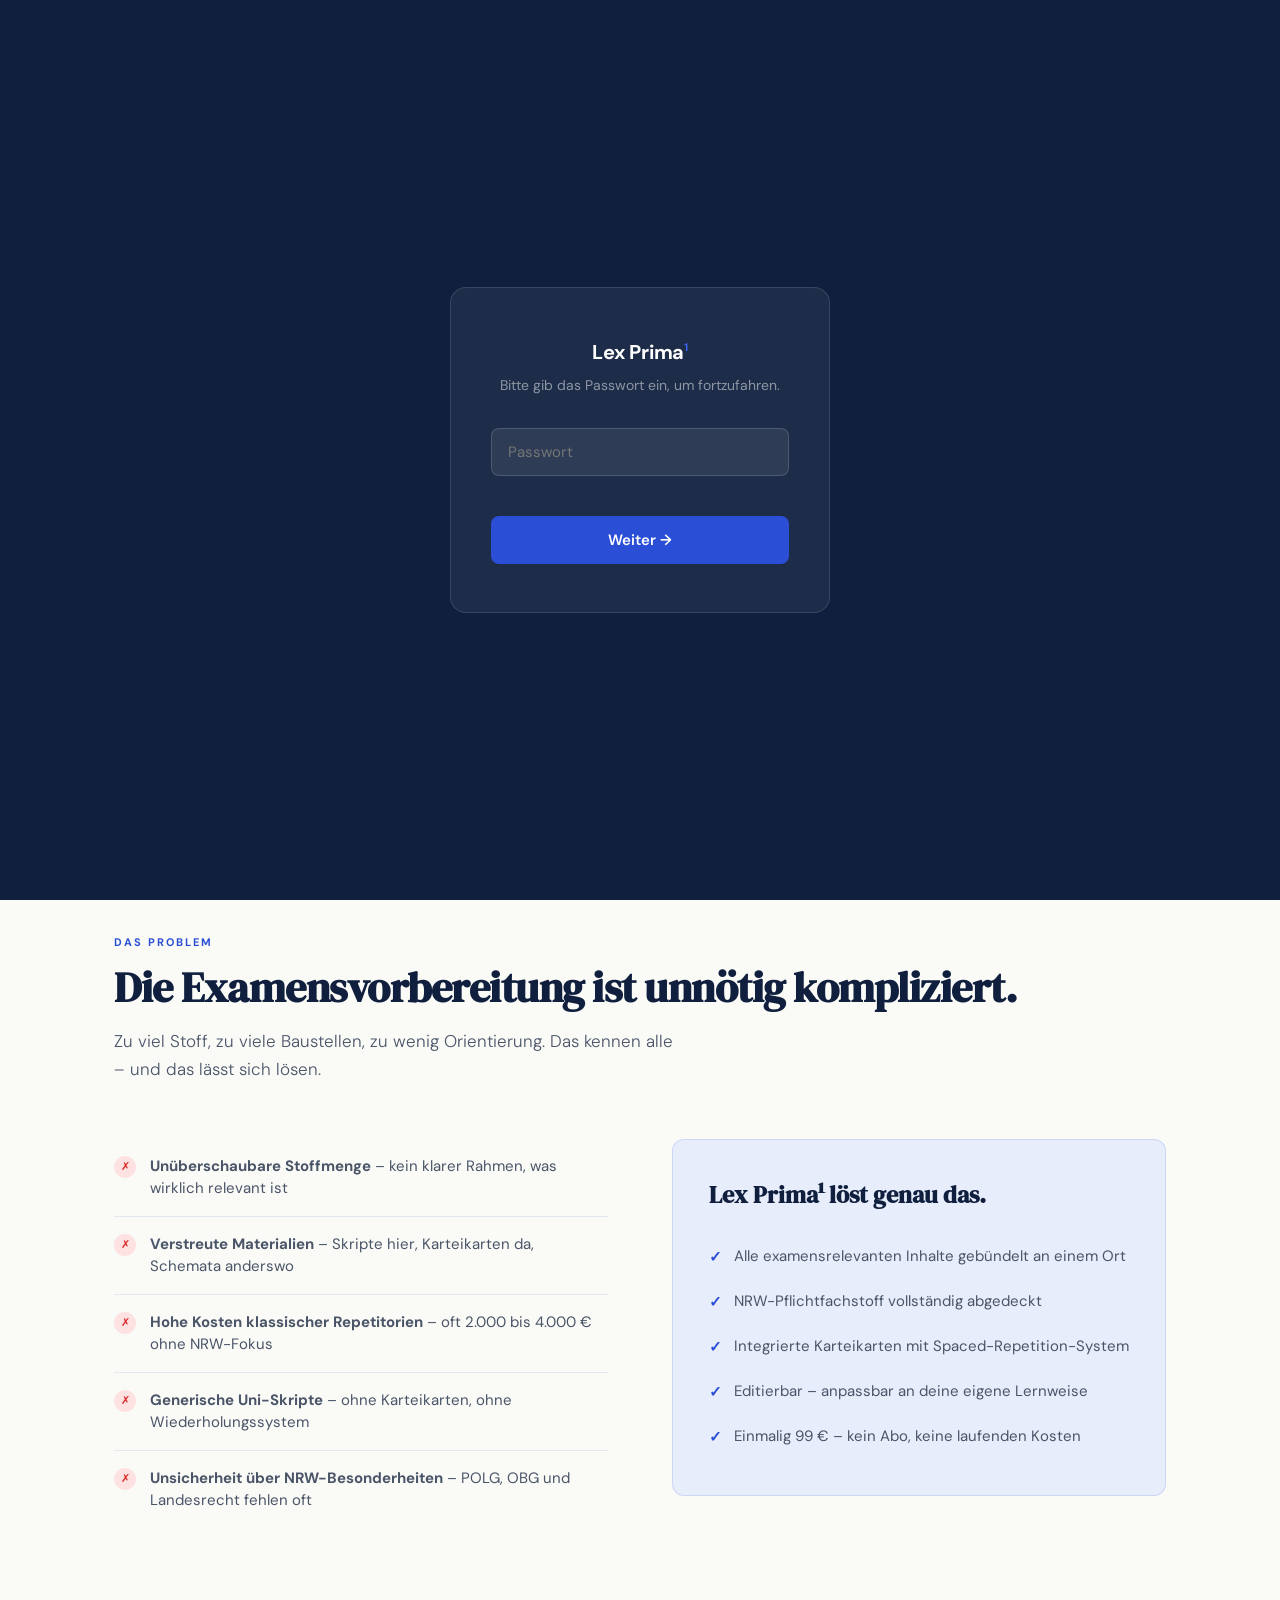
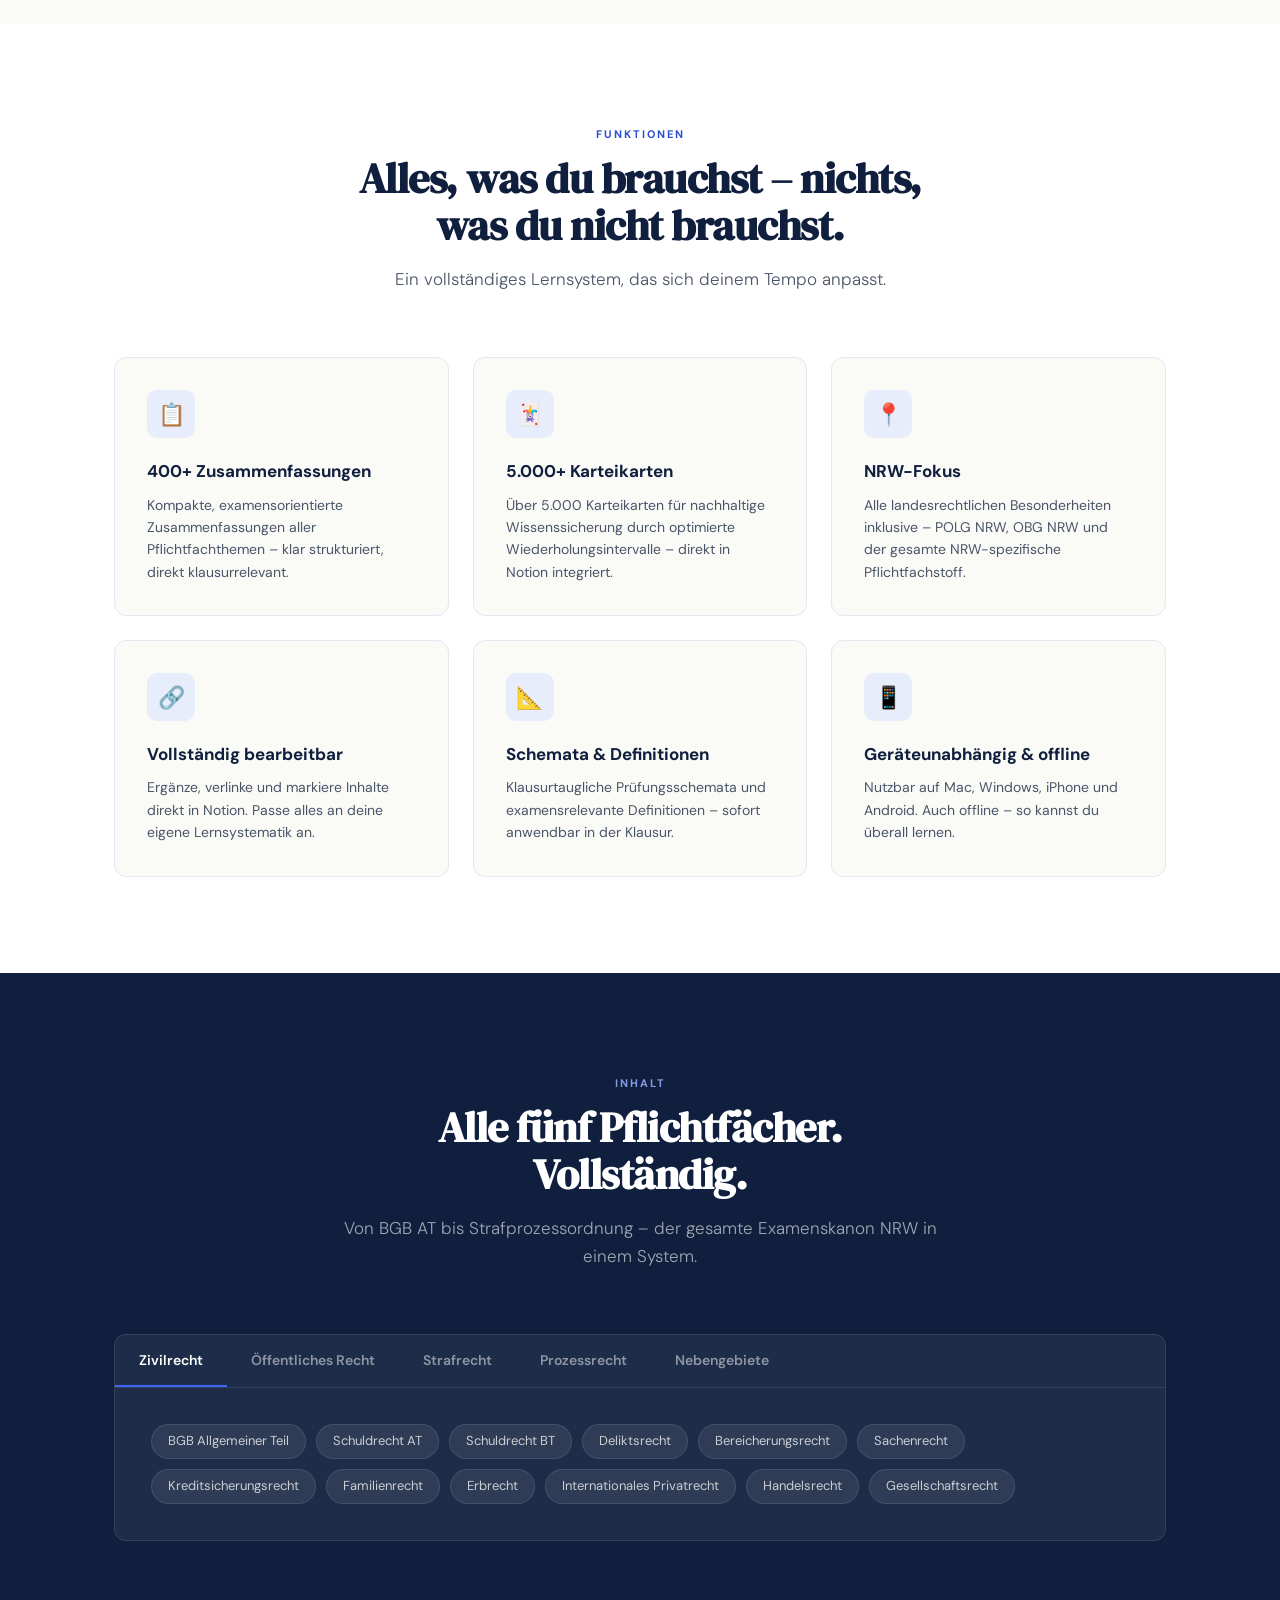
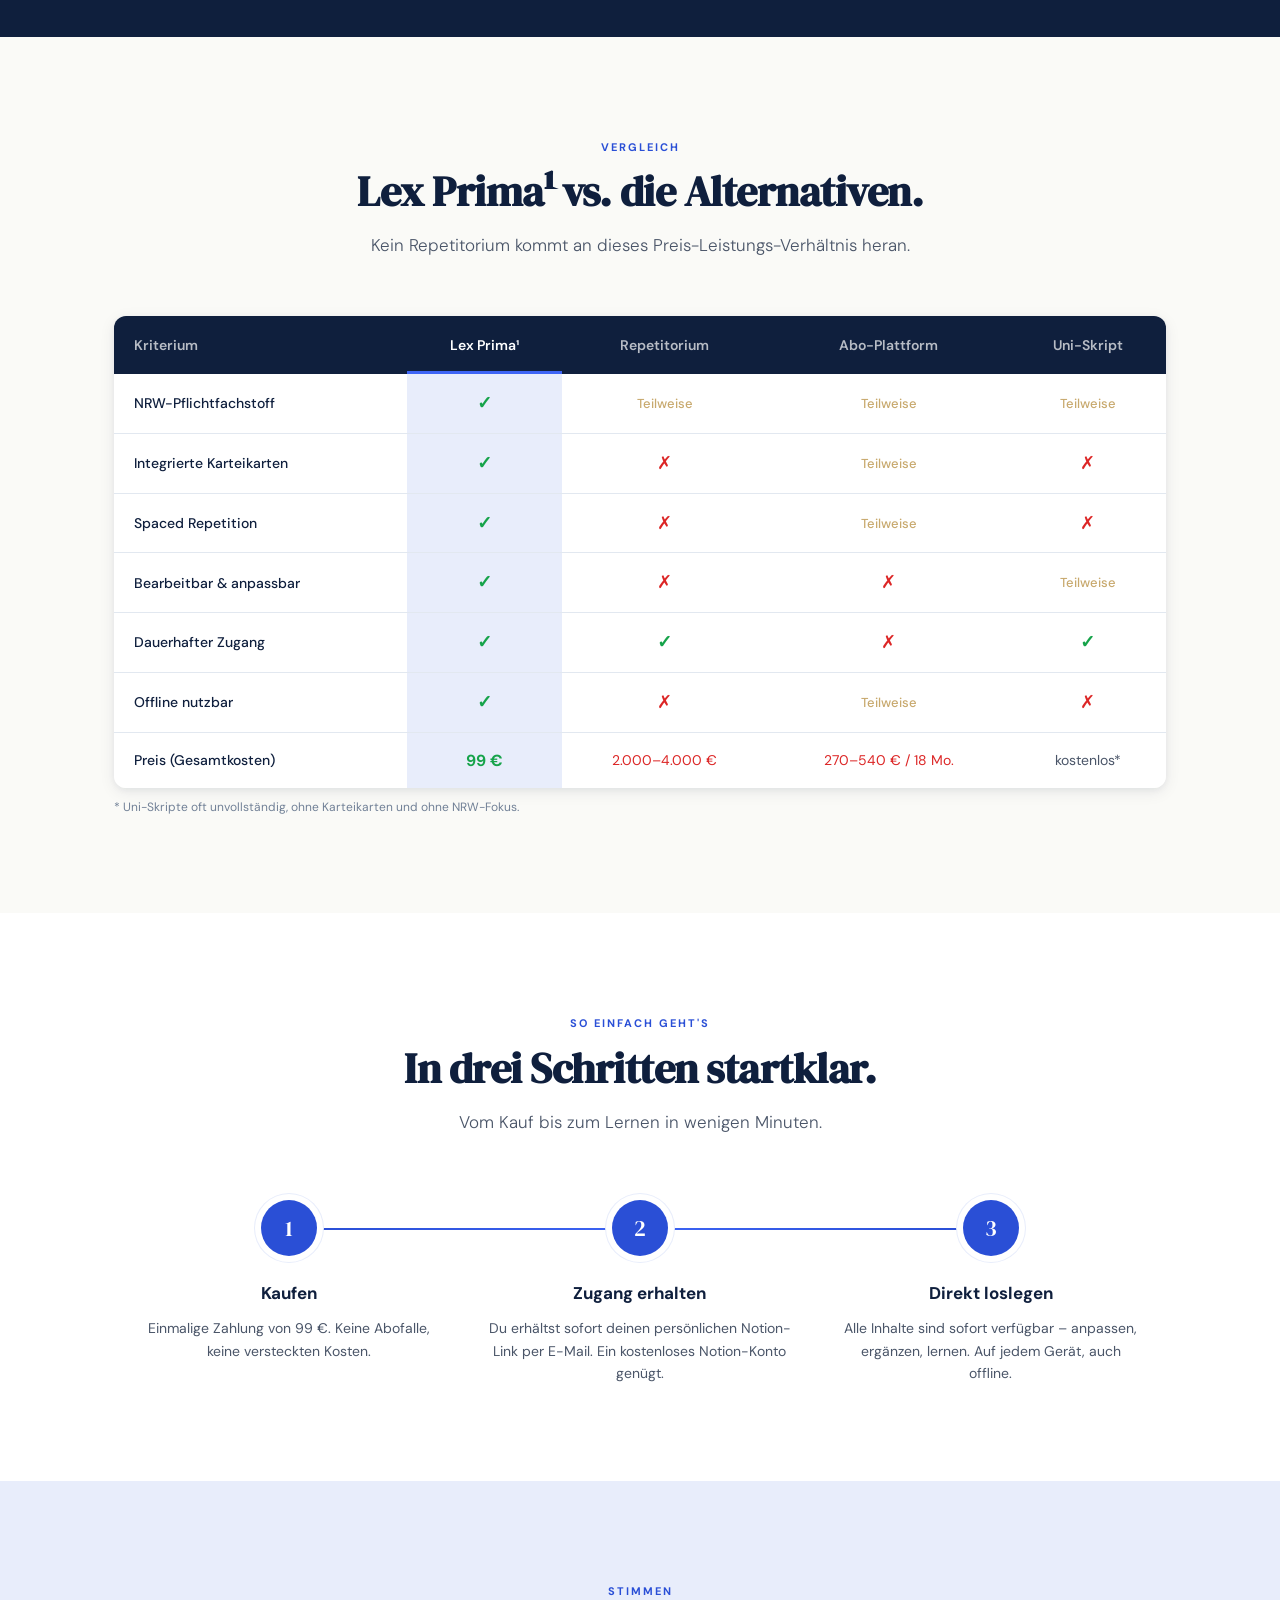
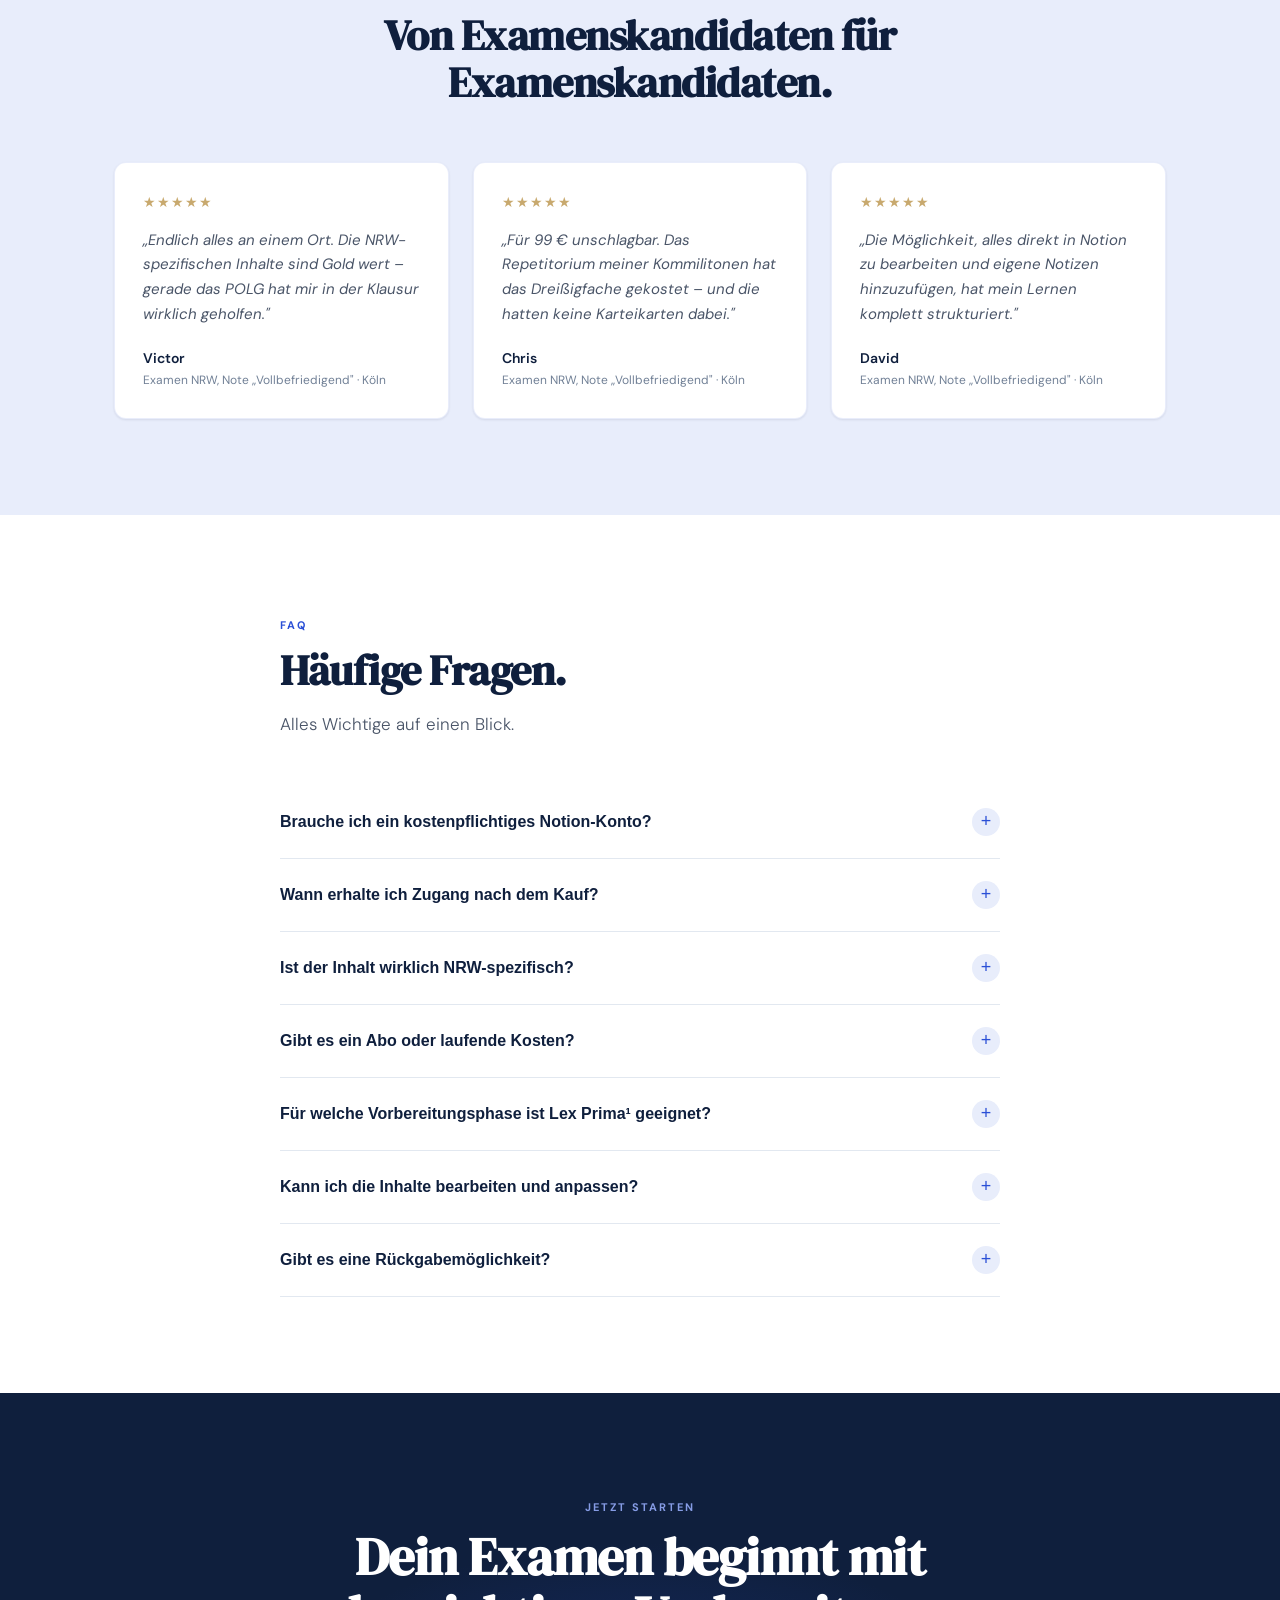
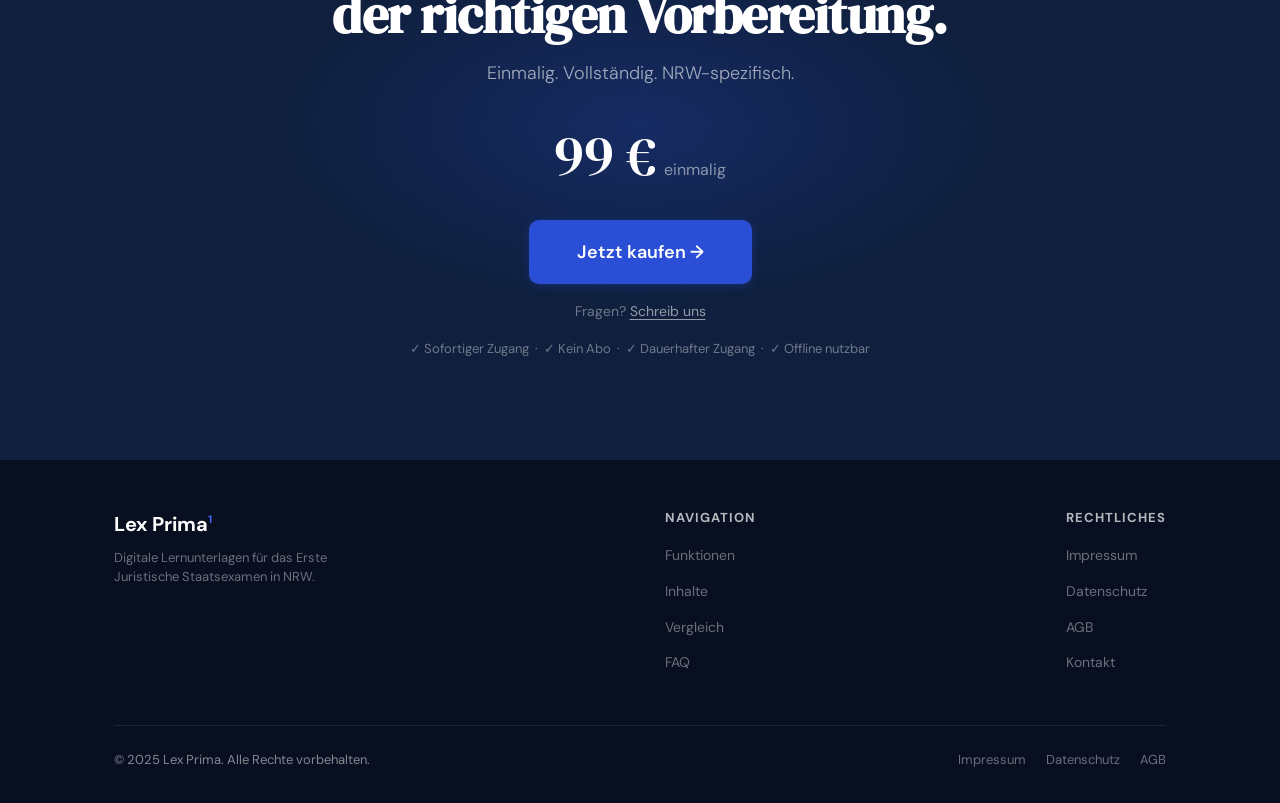
==== commit b26239f0: "Add files via upload" ====
--- a/index.html
+++ b/index.html
@@ -109,7 +109,7 @@
       --radius-sm: 8px;
     }
 
-    html { scroll-behavior: smooth; }
+    html { scroll-behavior: smooth; overflow-x: hidden; }
 
     body {
       font-family: 'DM Sans', sans-serif;
@@ -613,6 +613,40 @@
     .footer__legal { display: flex; gap: 20px; }
     .footer__legal a { font-size: 13px; color: rgba(255,255,255,.4); text-decoration: none; }
     .footer__legal a:hover { color: rgba(255,255,255,.7); }
+
+    /* ── COMPARISON: desktop/mobile toggle ── */
+    .comparison-mobile { display: none; }
+    .comparison-desktop { display: block; }
+
+    /* Mobile comparison card styles (always defined, toggled by media query) */
+    .cmp-row {
+      border-bottom: 1px solid var(--border);
+      padding: 14px 0;
+    }
+    .cmp-row:last-of-type { border-bottom: none; }
+    .cmp-row--price { padding-top: 16px; }
+    .cmp-row__label {
+      font-size: 13px; font-weight: 700; color: var(--navy);
+      margin-bottom: 10px; text-transform: uppercase; letter-spacing: .5px;
+    }
+    .cmp-row__cols {
+      display: grid; grid-template-columns: repeat(4, 1fr); gap: 8px;
+    }
+    .cmp-cell {
+      display: flex; flex-direction: column; align-items: center;
+      gap: 4px; padding: 10px 6px; border-radius: 8px;
+      background: var(--white); border: 1px solid var(--border);
+      text-align: center;
+    }
+    .cmp-cell--winner {
+      background: var(--indigo-pale);
+      border: 1.5px solid rgba(42,79,214,.3);
+    }
+    .cmp-name {
+      font-size: 10px; font-weight: 600; color: var(--text-muted);
+      text-transform: uppercase; letter-spacing: .3px; line-height: 1.2;
+    }
+    .cmp-cell--winner .cmp-name { color: var(--indigo); }
 
     /* ── MOBILE NAV ── */
     /* Always hidden by default – only shown on mobile when .open */
@@ -661,13 +695,30 @@
       .process__steps::before { display: none; }
       .testimonials__grid { grid-template-columns: 1fr; }
     }
-    @media (max-width: 600px) {
+    @media (max-width: 640px) {
+      /* Comparison: swap to card layout */
+      .comparison-desktop { display: none; }
+      .comparison-mobile { display: block; }
+
+      /* Features */
       .features__grid { grid-template-columns: 1fr; }
-      .comparison-table thead th:nth-child(2), .comparison-table tbody td:nth-child(2) { display: none; }
-      .comparison-table thead th:nth-child(4), .comparison-table tbody td:nth-child(4) { display: none; }
+
+      /* Hero */
       .hero__stat-grid { grid-template-columns: 1fr 1fr; }
       .hero__actions { flex-direction: column; align-items: flex-start; }
       .proof__inner { gap: 20px; justify-content: flex-start; }
+
+      /* FAQ: proper side padding */
+      .faq { padding: 72px 0; }
+      .faq__inner { padding: 0 20px; }
+
+      /* Footer: stack everything vertically */
+      .footer__top { flex-direction: column; gap: 32px; }
+      .footer__bottom { flex-direction: column; align-items: flex-start; gap: 16px; }
+      .footer__legal { flex-wrap: wrap; gap: 16px; }
+
+      /* CTA note: stack items */
+      .cta-section__note { line-height: 2; }
     }
 
     /* Fade-in animation */
@@ -1036,7 +1087,9 @@
         <h2 class="section-title" id="comparison-title">Lex Prima¹ vs. die Alternativen.</h2>
         <p class="section-sub">Kein Repetitorium kommt an dieses Preis-Leistungs-Verhältnis heran.</p>
       </div>
-      <div style="overflow-x: auto;" class="fade-in">
+
+      <!-- DESKTOP: table -->
+      <div class="comparison-desktop fade-in">
         <table class="comparison-table" aria-label="Vergleich von Lex Prima mit Alternativen">
           <thead>
             <tr>
@@ -1101,6 +1154,75 @@
         </table>
         <p style="font-size: 12px; color: var(--text-muted); margin-top: 10px;">* Uni-Skripte oft unvollständig, ohne Karteikarten und ohne NRW-Fokus.</p>
       </div>
+
+      <!-- MOBILE: feature rows -->
+      <div class="comparison-mobile fade-in" aria-label="Vergleich von Lex Prima mit Alternativen">
+        <div class="cmp-row">
+          <div class="cmp-row__label">NRW-Pflichtfachstoff</div>
+          <div class="cmp-row__cols">
+            <div class="cmp-cell cmp-cell--winner"><span class="cmp-name">Lex Prima¹</span><span class="check">✓</span></div>
+            <div class="cmp-cell"><span class="cmp-name">Repetitorium</span><span class="partial">Tlw.</span></div>
+            <div class="cmp-cell"><span class="cmp-name">Abo</span><span class="partial">Tlw.</span></div>
+            <div class="cmp-cell"><span class="cmp-name">Uni-Skript</span><span class="partial">Tlw.</span></div>
+          </div>
+        </div>
+        <div class="cmp-row">
+          <div class="cmp-row__label">Karteikarten integriert</div>
+          <div class="cmp-row__cols">
+            <div class="cmp-cell cmp-cell--winner"><span class="cmp-name">Lex Prima¹</span><span class="check">✓</span></div>
+            <div class="cmp-cell"><span class="cmp-name">Repetitorium</span><span class="cross">✗</span></div>
+            <div class="cmp-cell"><span class="cmp-name">Abo</span><span class="partial">Tlw.</span></div>
+            <div class="cmp-cell"><span class="cmp-name">Uni-Skript</span><span class="cross">✗</span></div>
+          </div>
+        </div>
+        <div class="cmp-row">
+          <div class="cmp-row__label">Spaced Repetition</div>
+          <div class="cmp-row__cols">
+            <div class="cmp-cell cmp-cell--winner"><span class="cmp-name">Lex Prima¹</span><span class="check">✓</span></div>
+            <div class="cmp-cell"><span class="cmp-name">Repetitorium</span><span class="cross">✗</span></div>
+            <div class="cmp-cell"><span class="cmp-name">Abo</span><span class="partial">Tlw.</span></div>
+            <div class="cmp-cell"><span class="cmp-name">Uni-Skript</span><span class="cross">✗</span></div>
+          </div>
+        </div>
+        <div class="cmp-row">
+          <div class="cmp-row__label">Bearbeitbar & anpassbar</div>
+          <div class="cmp-row__cols">
+            <div class="cmp-cell cmp-cell--winner"><span class="cmp-name">Lex Prima¹</span><span class="check">✓</span></div>
+            <div class="cmp-cell"><span class="cmp-name">Repetitorium</span><span class="cross">✗</span></div>
+            <div class="cmp-cell"><span class="cmp-name">Abo</span><span class="cross">✗</span></div>
+            <div class="cmp-cell"><span class="cmp-name">Uni-Skript</span><span class="partial">Tlw.</span></div>
+          </div>
+        </div>
+        <div class="cmp-row">
+          <div class="cmp-row__label">Dauerhafter Zugang</div>
+          <div class="cmp-row__cols">
+            <div class="cmp-cell cmp-cell--winner"><span class="cmp-name">Lex Prima¹</span><span class="check">✓</span></div>
+            <div class="cmp-cell"><span class="cmp-name">Repetitorium</span><span class="check" style="color:#16a34a">✓</span></div>
+            <div class="cmp-cell"><span class="cmp-name">Abo</span><span class="cross">✗</span></div>
+            <div class="cmp-cell"><span class="cmp-name">Uni-Skript</span><span class="check" style="color:#16a34a">✓</span></div>
+          </div>
+        </div>
+        <div class="cmp-row">
+          <div class="cmp-row__label">Offline nutzbar</div>
+          <div class="cmp-row__cols">
+            <div class="cmp-cell cmp-cell--winner"><span class="cmp-name">Lex Prima¹</span><span class="check">✓</span></div>
+            <div class="cmp-cell"><span class="cmp-name">Repetitorium</span><span class="cross">✗</span></div>
+            <div class="cmp-cell"><span class="cmp-name">Abo</span><span class="partial">Tlw.</span></div>
+            <div class="cmp-cell"><span class="cmp-name">Uni-Skript</span><span class="cross">✗</span></div>
+          </div>
+        </div>
+        <div class="cmp-row cmp-row--price">
+          <div class="cmp-row__label">Preis</div>
+          <div class="cmp-row__cols">
+            <div class="cmp-cell cmp-cell--winner"><span class="cmp-name">Lex Prima¹</span><span style="color:#16a34a;font-weight:700;font-size:15px;">99 €</span></div>
+            <div class="cmp-cell"><span class="cmp-name">Repetitorium</span><span style="color:#dc2626;font-size:12px;">2–4k €</span></div>
+            <div class="cmp-cell"><span class="cmp-name">Abo</span><span style="color:#dc2626;font-size:12px;">270–540 €</span></div>
+            <div class="cmp-cell"><span class="cmp-name">Uni-Skript</span><span style="color:var(--text-muted);font-size:12px;">gratis*</span></div>
+          </div>
+        </div>
+        <p style="font-size: 12px; color: var(--text-muted); margin-top: 12px; padding: 0 4px;">* Uni-Skripte oft unvollständig, ohne Karteikarten und ohne NRW-Fokus.</p>
+      </div>
+
     </div>
   </section>
 
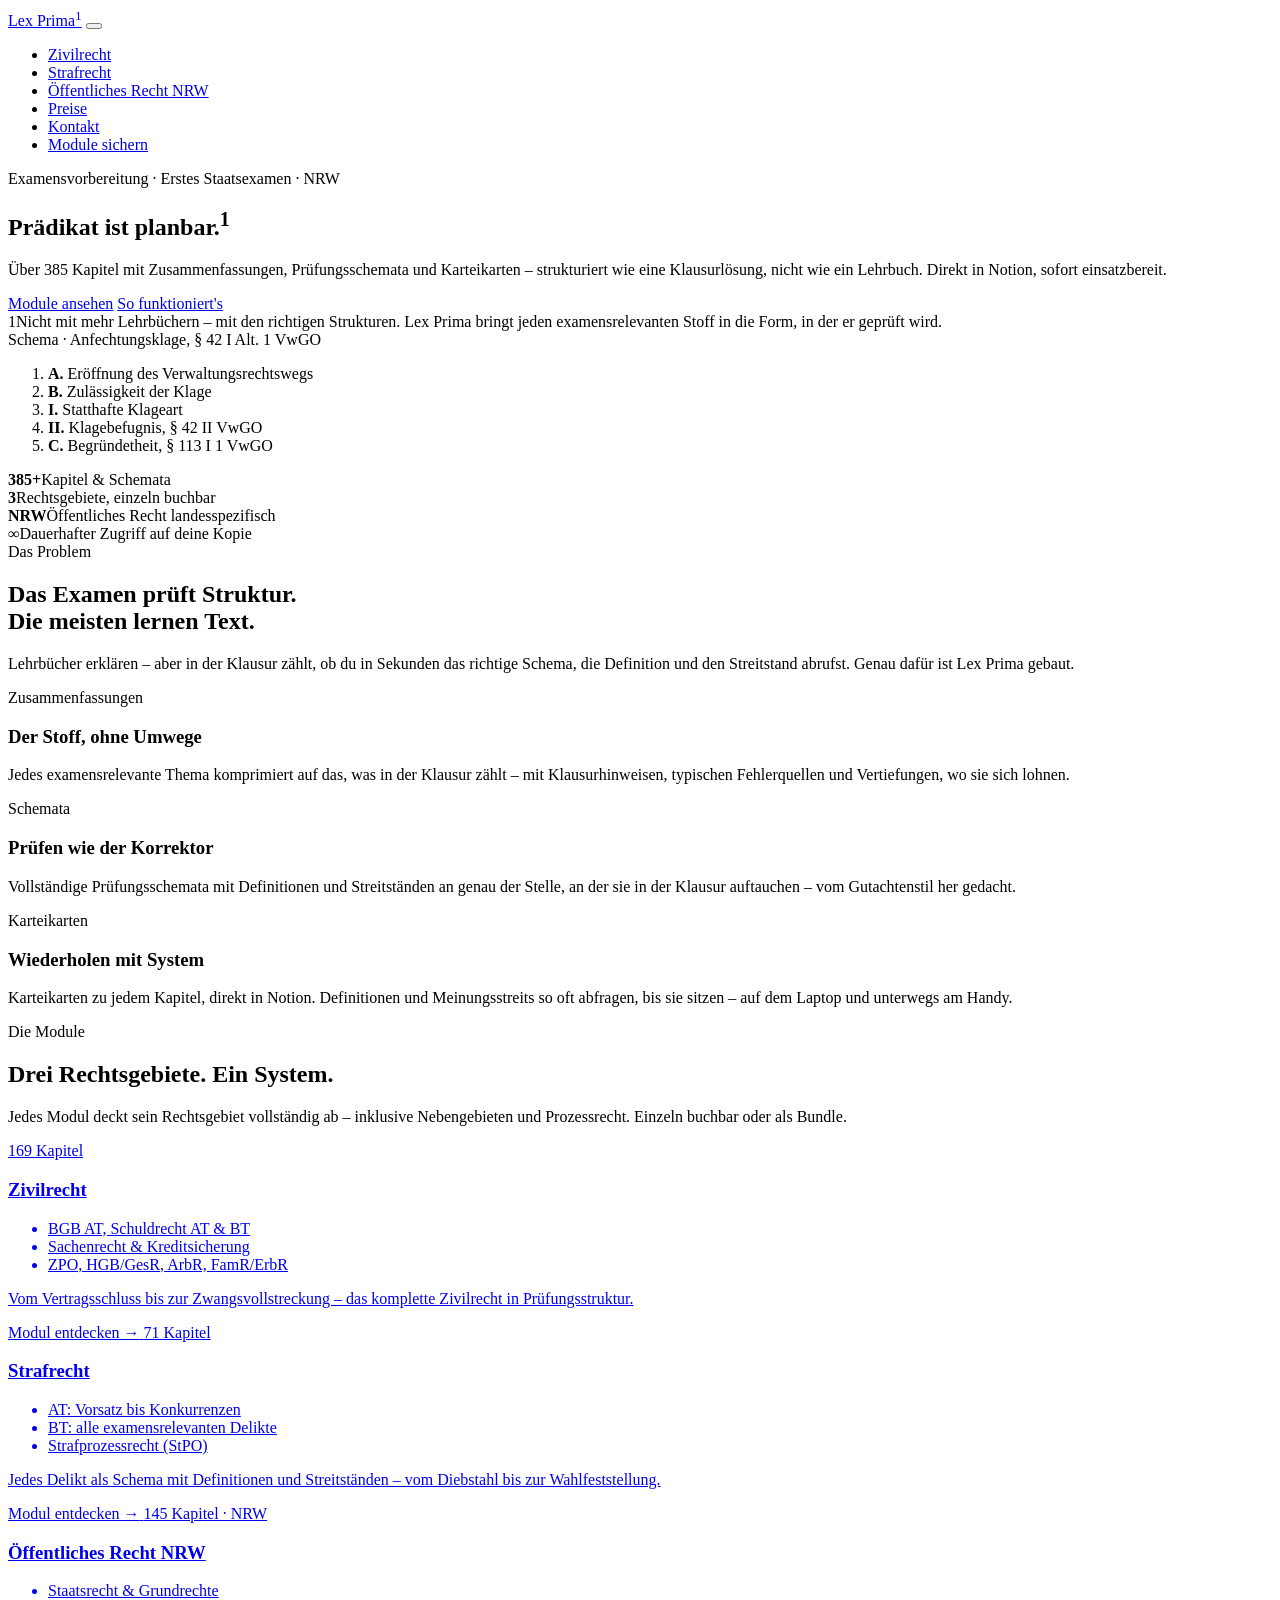
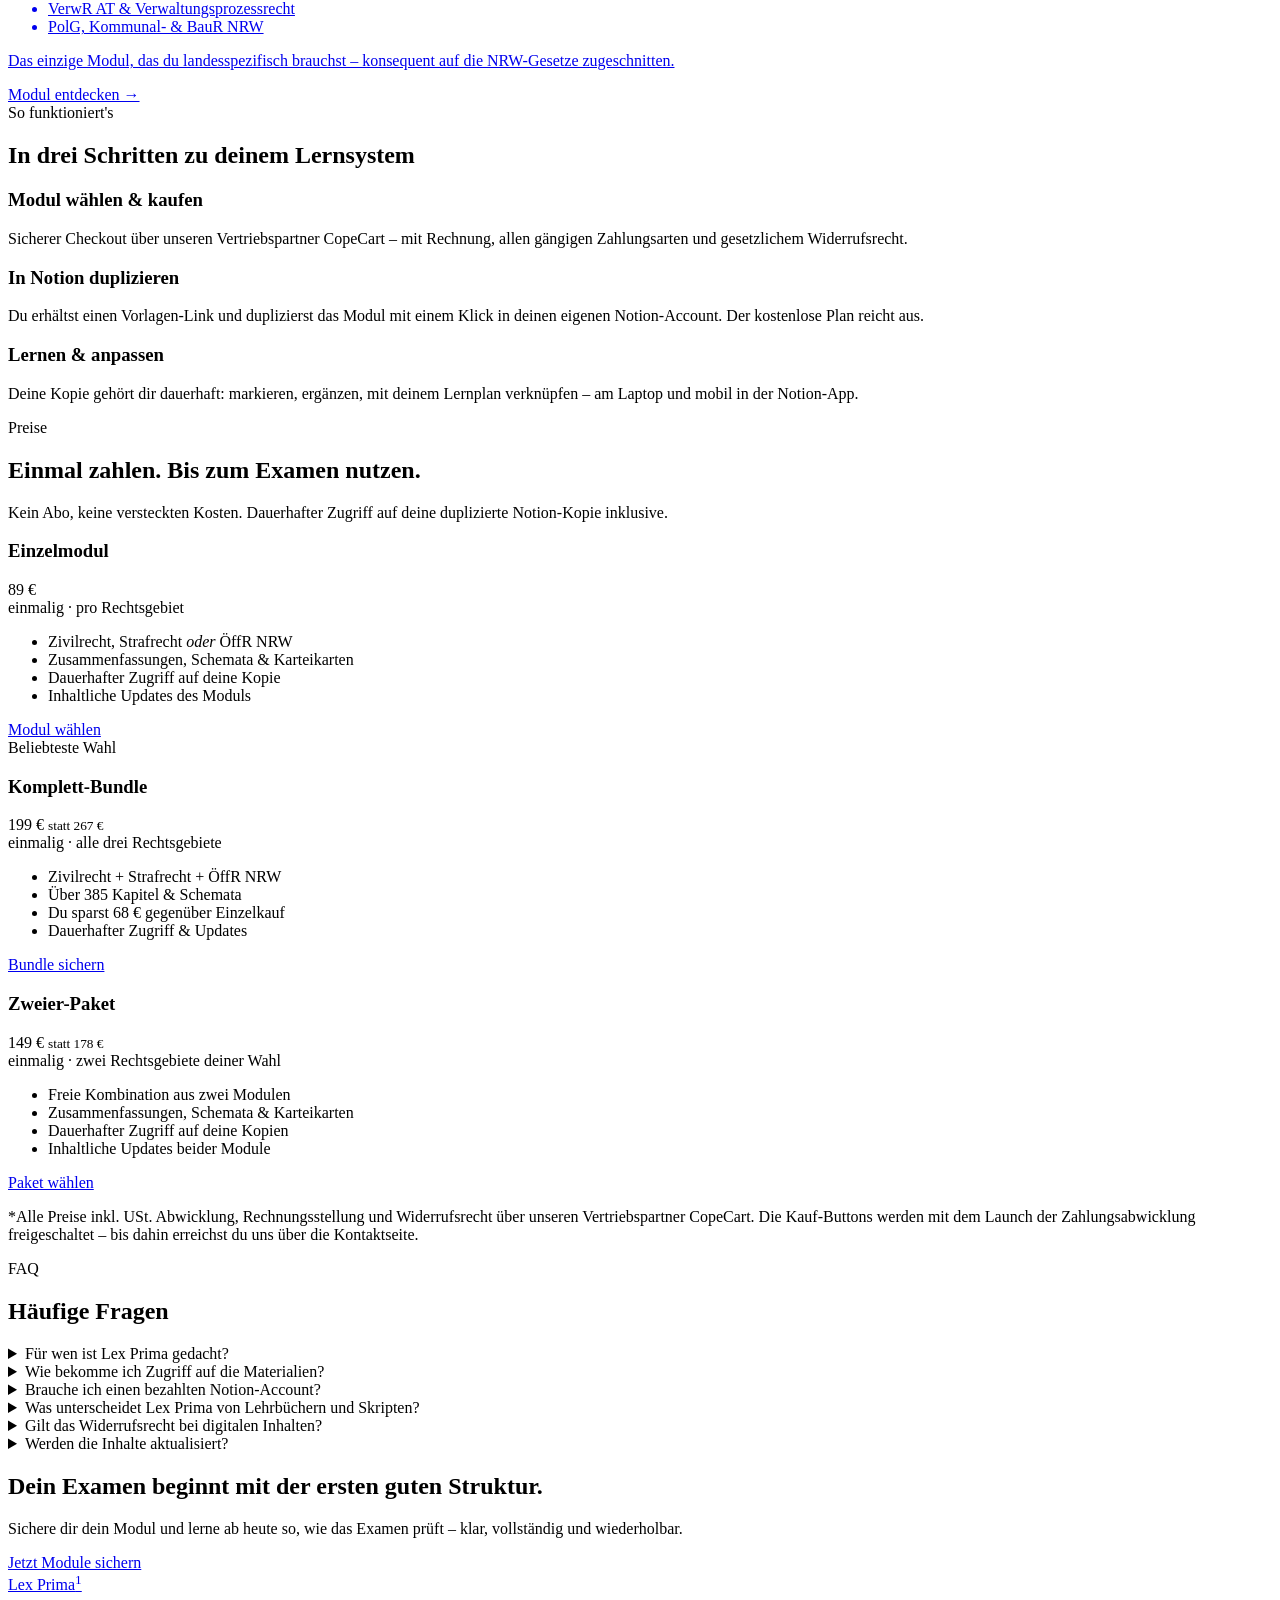
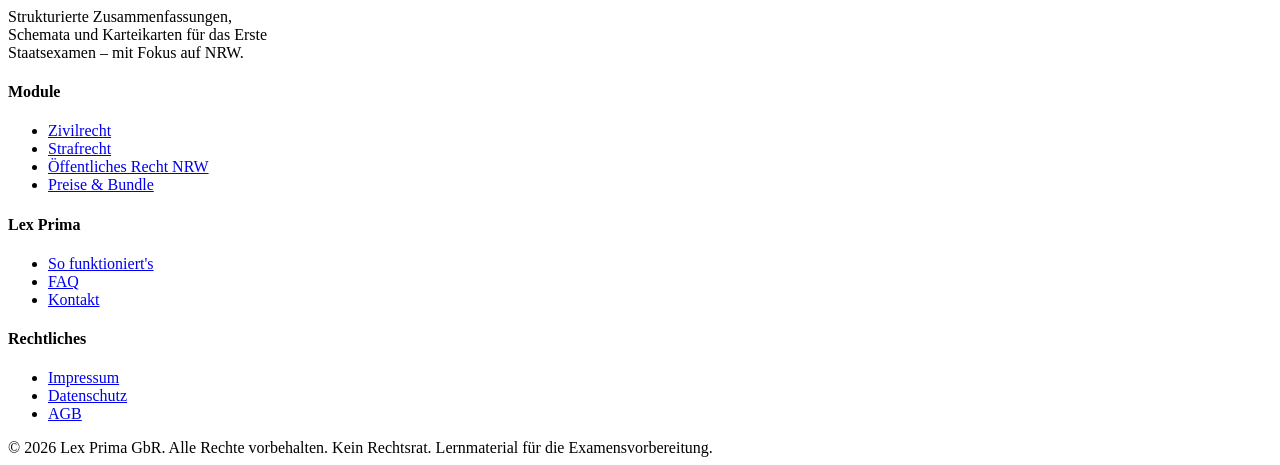
==== commit dc87e9ad: "Add files via upload" ====
--- a/index.html
+++ b/index.html
@@ -1,1490 +1,310 @@
 <!DOCTYPE html>
 <html lang="de">
 <head>
-  <meta charset="UTF-8" />
-  <meta name="viewport" content="width=device-width, initial-scale=1.0" />
-  <title>Lex Prima¹ – Lernunterlagen für das 1. Juristische Staatsexamen NRW</title>
-  <meta name="description" content="400+ Zusammenfassungen, 5.000+ Karteikarten und alle Pflichtfächer für das Erste Juristische Examen in NRW. Einmalig 99 € – kein Abo, kein Repetitorium." />
-  <meta name="keywords" content="Erstes Juristisches Examen NRW, Jura Lernunterlagen, Staatsexamen Vorbereitung, Karteikarten Jura, Spaced Repetition Jura, Repetitorium Alternative, Notion Jura" />
-  <meta name="robots" content="index, follow" />
-  <link rel="canonical" href="https://lexprima.de/" />
-
-  <!-- Open Graph -->
-  <meta property="og:type" content="website" />
-  <meta property="og:title" content="Lex Prima¹ – Lernunterlagen 1. Staatsexamen NRW" />
-  <meta property="og:description" content="Das komplette Lernsystem für das Erste Juristische Examen in NRW. 400+ Zusammenfassungen, 5.000+ Karteikarten, einmalig 99 €." />
-  <meta property="og:url" content="https://lexprima.de/" />
-  <meta property="og:locale" content="de_DE" />
-
-  <!-- Schema.org: Product + Organization -->
-  <script type="application/ld+json">
-  {
-    "@context": "https://schema.org",
-    "@graph": [
-      {
-        "@type": "Product",
-        "name": "Lex Prima¹",
-        "description": "Digitales Lernsystem für das Erste Juristische Staatsexamen in Nordrhein-Westfalen. Enthält 400+ Zusammenfassungen, über 5.000 Karteikarten und alle fünf Pflichtfachgebiete.",
-        "offers": {
-          "@type": "Offer",
-          "price": "99.00",
-          "priceCurrency": "EUR",
-          "availability": "https://schema.org/InStock",
-          "priceValidUntil": "2026-12-31"
-        },
-        "audience": {
-          "@type": "Audience",
-          "audienceType": "Jurastudierende NRW, Examenskandidaten"
-        },
-        "brand": {
-          "@type": "Brand",
-          "name": "Lex Prima"
-        }
-      },
-      {
-        "@type": "FAQPage",
-        "mainEntity": [
-          {
-            "@type": "Question",
-            "name": "Brauche ich ein Notion-Konto?",
-            "acceptedAnswer": {
-              "@type": "Answer",
-              "text": "Ja. Ein kostenloses Notion-Konto reicht vollständig aus."
-            }
-          },
-          {
-            "@type": "Question",
-            "name": "Wann erhalte ich Zugang nach dem Kauf?",
-            "acceptedAnswer": {
-              "@type": "Answer",
-              "text": "Unmittelbar nach dem Kauf erhältst du per E-Mail deinen persönlichen Notion-Link."
-            }
-          },
-          {
-            "@type": "Question",
-            "name": "Ist der Inhalt wirklich NRW-spezifisch?",
-            "acceptedAnswer": {
-              "@type": "Answer",
-              "text": "Ja. Die Unterlagen decken den NRW-Pflichtfachstoff vollständig ab – inklusive POLG NRW, OBG NRW und allen landesrechtlichen Besonderheiten."
-            }
-          },
-          {
-            "@type": "Question",
-            "name": "Gibt es ein Abo oder laufende Kosten?",
-            "acceptedAnswer": {
-              "@type": "Answer",
-              "text": "Nein. Du zahlst einmalig 99 € und behältst dauerhaft Zugang zu allen Inhalten."
-            }
-          }
-        ]
-      }
-    ]
-  }
-  </script>
-
-  <link rel="preconnect" href="https://fonts.googleapis.com" />
-  <link rel="preconnect" href="https://fonts.gstatic.com" crossorigin />
-  <link href="https://fonts.googleapis.com/css2?family=DM+Sans:ital,opsz,wght@0,9..40,300;0,9..40,400;0,9..40,500;0,9..40,600;0,9..40,700;1,9..40,300&family=DM+Serif+Display:ital@0;1&display=swap" rel="stylesheet" />
-
-  <style>
-    *, *::before, *::after { box-sizing: border-box; margin: 0; padding: 0; }
-
-    :root {
-      --navy: #0f1f3d;
-      --navy-mid: #1a3260;
-      --indigo: #2a4fd6;
-      --indigo-light: #3d64f5;
-      --indigo-pale: #e8edfb;
-      --gold: #c8a96e;
-      --cream: #fafaf7;
-      --white: #ffffff;
-      --text-primary: #0f1f3d;
-      --text-secondary: #4a5568;
-      --text-muted: #718096;
-      --border: #e2e8f0;
-      --shadow-sm: 0 1px 3px rgba(15,31,61,.06), 0 1px 2px rgba(15,31,61,.04);
-      --shadow-md: 0 4px 16px rgba(15,31,61,.08), 0 2px 6px rgba(15,31,61,.05);
-      --shadow-lg: 0 12px 40px rgba(15,31,61,.12), 0 4px 12px rgba(15,31,61,.07);
-      --radius: 12px;
-      --radius-sm: 8px;
-    }
-
-    html { scroll-behavior: smooth; overflow-x: hidden; }
-
-    body {
-      font-family: 'DM Sans', sans-serif;
-      font-size: 16px;
-      line-height: 1.6;
-      color: var(--text-primary);
-      background: var(--cream);
-      overflow-x: hidden;
-    }
-
-    /* ── UTILITY ── */
-    .container { max-width: 1100px; margin: 0 auto; padding: 0 24px; }
-    .container--narrow { max-width: 760px; margin: 0 auto; padding: 0 24px; }
-    .sr-only { position: absolute; width:1px; height:1px; overflow:hidden; clip:rect(0,0,0,0); }
-
-    /* ── NAV ── */
-    .nav {
-      position: sticky; top: 0; z-index: 100;
-      background: rgba(250,250,247,.92);
-      backdrop-filter: blur(12px);
-      -webkit-backdrop-filter: blur(12px);
-      border-bottom: 1px solid var(--border);
-    }
-    .nav__inner {
-      display: flex; align-items: center; justify-content: space-between;
-      padding: 16px 24px; max-width: 1100px; margin: 0 auto;
-    }
-    .nav__logo {
-      font-family: 'DM Sans', sans-serif;
-      font-size: 20px; font-weight: 700;
-      color: var(--navy); text-decoration: none;
-      letter-spacing: -0.3px;
-    }
-    .nav__logo sup {
-      font-size: 11px; font-weight: 600;
-      color: var(--indigo); vertical-align: super;
-      line-height: 0; margin-left: 1px;
-    }
-    .nav__links { display: flex; align-items: center; gap: 28px; }
-    .nav__links a {
-      font-size: 14px; font-weight: 500; color: var(--text-secondary);
-      text-decoration: none; transition: color .18s;
-    }
-    .nav__links a:hover { color: var(--indigo); }
-    .btn {
-      display: inline-flex; align-items: center; justify-content: center;
-      font-family: 'DM Sans', sans-serif;
-      font-size: 15px; font-weight: 600;
-      padding: 12px 28px; border-radius: 8px;
-      text-decoration: none; transition: all .2s; cursor: pointer; border: none;
-      white-space: nowrap;
-    }
-    .btn--primary {
-      background: var(--indigo); color: var(--white);
-      box-shadow: 0 2px 8px rgba(42,79,214,.3);
-    }
-    .btn--primary:hover {
-      background: var(--indigo-light);
-      box-shadow: 0 4px 16px rgba(42,79,214,.4);
-      transform: translateY(-1px);
-    }
-    .btn--primary:active { transform: translateY(0); }
-    .btn--outline {
-      background: transparent; color: var(--indigo);
-      border: 1.5px solid var(--indigo);
-    }
-    .btn--outline:hover { background: var(--indigo-pale); }
-    .btn--large { font-size: 17px; padding: 16px 36px; border-radius: 10px; }
-    .btn--ghost {
-      background: transparent; color: var(--text-secondary);
-      padding: 0; font-weight: 500;
-      text-decoration: underline; text-underline-offset: 3px;
-    }
-    .btn--ghost:hover { color: var(--indigo); }
-    .nav__cta { display: block; }
-    .nav__menu-btn { display: none; }
-
-    /* ── HERO ── */
-    .hero {
-      position: relative;
-      padding: 100px 0 80px;
-      background: var(--navy);
-      overflow: hidden;
-    }
-    .hero__bg {
-      position: absolute; inset: 0; pointer-events: none;
-    }
-    .hero__bg::before {
-      content: '';
-      position: absolute; top: -200px; right: -200px;
-      width: 700px; height: 700px;
-      background: radial-gradient(circle, rgba(42,79,214,.22) 0%, transparent 65%);
-      border-radius: 50%;
-    }
-    .hero__bg::after {
-      content: '';
-      position: absolute; bottom: -100px; left: -100px;
-      width: 500px; height: 500px;
-      background: radial-gradient(circle, rgba(200,169,110,.08) 0%, transparent 60%);
-      border-radius: 50%;
-    }
-    .hero__grid {
-      position: absolute; inset: 0; opacity: .04;
-      background-image:
-        linear-gradient(rgba(255,255,255,.6) 1px, transparent 1px),
-        linear-gradient(90deg, rgba(255,255,255,.6) 1px, transparent 1px);
-      background-size: 48px 48px;
-    }
-    .hero__inner {
-      position: relative; z-index: 1;
-      max-width: 1100px; margin: 0 auto; padding: 0 24px;
-      display: grid; grid-template-columns: 1fr 1fr; gap: 64px; align-items: center;
-    }
-    .hero__badge {
-      display: inline-flex; align-items: center; gap: 8px;
-      background: rgba(42,79,214,.2); border: 1px solid rgba(42,79,214,.4);
-      border-radius: 100px; padding: 6px 16px;
-      font-size: 13px; font-weight: 600; color: #93aaf7;
-      letter-spacing: .3px; margin-bottom: 24px;
-    }
-    .hero__badge::before {
-      content: '';
-      width: 6px; height: 6px; border-radius: 50%;
-      background: #93aaf7;
-      animation: pulse 2s infinite;
-    }
-    @keyframes pulse {
-      0%, 100% { opacity: 1; }
-      50% { opacity: .4; }
-    }
-    .hero__title {
-      font-family: 'DM Serif Display', serif;
-      font-size: clamp(38px, 5vw, 58px);
-      line-height: 1.08; letter-spacing: -1px;
-      color: var(--white); margin-bottom: 20px;
-    }
-    .hero__title em {
-      font-style: italic; color: var(--gold);
-    }
-    .hero__sub {
-      font-size: 17px; line-height: 1.65;
-      color: rgba(255,255,255,.68); margin-bottom: 36px;
-      font-weight: 300;
-    }
-    .hero__actions { display: flex; align-items: center; gap: 16px; flex-wrap: wrap; }
-    .hero__trust {
-      margin-top: 40px;
-      display: flex; align-items: center; gap: 20px; flex-wrap: wrap;
-    }
-    .hero__trust-item {
-      display: flex; align-items: center; gap: 7px;
-      font-size: 13px; color: rgba(255,255,255,.5); font-weight: 400;
-    }
-    .hero__trust-item svg { color: var(--gold); flex-shrink: 0; }
-
-    /* Hero card */
-    .hero__card {
-      background: rgba(255,255,255,.06);
-      border: 1px solid rgba(255,255,255,.1);
-      border-radius: 16px; padding: 32px;
-      backdrop-filter: blur(8px);
-    }
-    .hero__card-label {
-      font-size: 11px; font-weight: 700; letter-spacing: 1.5px;
-      color: rgba(255,255,255,.4); text-transform: uppercase;
-      margin-bottom: 24px;
-    }
-    .hero__stat-grid {
-      display: grid; grid-template-columns: 1fr 1fr; gap: 20px;
-    }
-    .hero__stat {
-      background: rgba(255,255,255,.06);
-      border: 1px solid rgba(255,255,255,.08);
-      border-radius: 10px; padding: 18px;
-    }
-    .hero__stat-val {
-      font-family: 'DM Serif Display', serif;
-      font-size: 32px; color: var(--white); line-height: 1;
-      margin-bottom: 4px;
-    }
-    .hero__stat-val .accent { color: var(--gold); }
-    .hero__stat-desc { font-size: 12px; color: rgba(255,255,255,.5); font-weight: 400; }
-    .hero__price-row {
-      margin-top: 24px;
-      background: rgba(42,79,214,.25);
-      border: 1px solid rgba(42,79,214,.4);
-      border-radius: 10px; padding: 18px 20px;
-      display: flex; align-items: center; justify-content: space-between;
-    }
-    .hero__price-left { font-size: 13px; color: rgba(255,255,255,.6); }
-    .hero__price-left strong { display: block; font-size: 28px; color: var(--white); font-weight: 700; line-height: 1.1; }
-    .hero__price-left small { font-size: 12px; color: rgba(255,255,255,.45); }
-    .hero__price-badge {
-      background: var(--gold); color: var(--navy);
-      border-radius: 6px; padding: 4px 10px;
-      font-size: 12px; font-weight: 700; letter-spacing: .3px;
-    }
-
-    /* ── SOCIAL PROOF ── */
-    .proof {
-      background: var(--white);
-      border-bottom: 1px solid var(--border);
-      padding: 20px 0;
-    }
-    .proof__inner {
-      max-width: 1100px; margin: 0 auto; padding: 0 24px;
-      display: flex; align-items: center; justify-content: center;
-      gap: 48px; flex-wrap: wrap;
-    }
-    .proof__item {
-      display: flex; align-items: center; gap: 10px;
-      font-size: 14px; color: var(--text-secondary); font-weight: 500;
-    }
-    .proof__item-icon { color: var(--indigo); font-size: 18px; }
-
-    /* ── SECTION HEADING ── */
-    .section-label {
-      display: inline-block;
-      font-size: 11px; font-weight: 700; letter-spacing: 2px;
-      text-transform: uppercase; color: var(--indigo);
-      margin-bottom: 12px;
-    }
-    .section-title {
-      font-family: 'DM Serif Display', serif;
-      font-size: clamp(28px, 4vw, 42px);
-      line-height: 1.12; letter-spacing: -.5px;
-      color: var(--navy); margin-bottom: 16px;
-    }
-    .section-sub {
-      font-size: 17px; color: var(--text-secondary);
-      line-height: 1.65; font-weight: 300;
-    }
-
-    /* ── PROBLEM ── */
-    .problem { padding: 96px 0; background: var(--cream); }
-    .problem__grid {
-      display: grid; grid-template-columns: 1fr 1fr; gap: 64px; align-items: start;
-      margin-top: 56px;
-    }
-    .problem__list { list-style: none; }
-    .problem__list li {
-      display: flex; gap: 14px; align-items: flex-start;
-      padding: 16px 0; border-bottom: 1px solid var(--border);
-      font-size: 15px; color: var(--text-secondary); line-height: 1.5;
-    }
-    .problem__list li:last-child { border-bottom: none; }
-    .problem__list-icon {
-      width: 22px; height: 22px; border-radius: 50%;
-      background: #fee2e2; color: #dc2626;
-      display: flex; align-items: center; justify-content: center;
-      font-size: 11px; flex-shrink: 0; margin-top: 1px;
-    }
-    .problem__solution {
-      background: var(--indigo-pale);
-      border: 1px solid rgba(42,79,214,.15);
-      border-radius: var(--radius); padding: 36px;
-    }
-    .problem__solution h3 {
-      font-family: 'DM Serif Display', serif;
-      font-size: 24px; color: var(--navy); margin-bottom: 20px;
-    }
-    .solution__check { list-style: none; }
-    .solution__check li {
-      display: flex; gap: 12px; align-items: flex-start;
-      padding: 10px 0; font-size: 15px; color: var(--text-secondary);
-    }
-    .solution__check li::before {
-      content: '✓'; color: var(--indigo); font-weight: 700;
-      flex-shrink: 0; margin-top: 1px;
-    }
-
-    /* ── FEATURES ── */
-    .features { padding: 96px 0; background: var(--white); }
-    .features__intro { text-align: center; max-width: 620px; margin: 0 auto 64px; }
-    .features__grid {
-      display: grid; grid-template-columns: repeat(3, 1fr); gap: 24px;
-    }
-    .feature-card {
-      border: 1px solid var(--border);
-      border-radius: var(--radius); padding: 32px;
-      transition: all .22s; background: var(--cream);
-      position: relative; overflow: hidden;
-    }
-    .feature-card::before {
-      content: '';
-      position: absolute; top: 0; left: 0; right: 0; height: 3px;
-      background: linear-gradient(90deg, var(--indigo), var(--indigo-light));
-      opacity: 0; transition: opacity .22s;
-    }
-    .feature-card:hover { border-color: rgba(42,79,214,.3); box-shadow: var(--shadow-md); transform: translateY(-2px); }
-    .feature-card:hover::before { opacity: 1; }
-    .feature-card__icon {
-      width: 48px; height: 48px; border-radius: 10px;
-      background: var(--indigo-pale); color: var(--indigo);
-      display: flex; align-items: center; justify-content: center;
-      font-size: 22px; margin-bottom: 20px;
-    }
-    .feature-card__title { font-size: 17px; font-weight: 700; color: var(--navy); margin-bottom: 8px; }
-    .feature-card__desc { font-size: 14px; color: var(--text-secondary); line-height: 1.6; }
-
-    /* ── CONTENT ── */
-    .content { padding: 96px 0; background: var(--navy); }
-    .content__intro { text-align: center; max-width: 620px; margin: 0 auto 64px; }
-    .content__intro .section-title { color: var(--white); }
-    .content__intro .section-sub { color: rgba(255,255,255,.6); }
-    .content__intro .section-label { color: rgba(147,170,247,.9); }
-    .tabs {
-      background: rgba(255,255,255,.06);
-      border: 1px solid rgba(255,255,255,.1);
-      border-radius: var(--radius); overflow: hidden;
-    }
-    .tabs__nav {
-      display: flex; overflow-x: auto; scrollbar-width: none;
-      border-bottom: 1px solid rgba(255,255,255,.1);
-    }
-    .tabs__nav::-webkit-scrollbar { display: none; }
-    .tabs__btn {
-      flex-shrink: 0;
-      padding: 16px 24px;
-      font-family: 'DM Sans', sans-serif;
-      font-size: 14px; font-weight: 600;
-      color: rgba(255,255,255,.5);
-      background: transparent; border: none; cursor: pointer;
-      border-bottom: 2px solid transparent;
-      transition: all .18s; white-space: nowrap;
-    }
-    .tabs__btn:hover { color: rgba(255,255,255,.85); }
-    .tabs__btn.active { color: var(--white); border-bottom-color: #3d64f5; }
-    .tabs__panel { display: none; padding: 36px; }
-    .tabs__panel.active { display: block; }
-    .tabs__topics {
-      display: flex; flex-wrap: wrap; gap: 10px;
-    }
-    .topic-pill {
-      background: rgba(255,255,255,.08);
-      border: 1px solid rgba(255,255,255,.1);
-      border-radius: 100px; padding: 6px 16px;
-      font-size: 13px; color: rgba(255,255,255,.75); font-weight: 400;
-    }
-    .topic-pill--highlight {
-      background: rgba(42,79,214,.3);
-      border-color: rgba(42,79,214,.5);
-      color: #93aaf7;
-    }
-
-    /* ── COMPARISON ── */
-    .comparison { padding: 96px 0; background: var(--cream); }
-    .comparison__intro { text-align: center; max-width: 620px; margin: 0 auto 56px; }
-    .comparison-table { width: 100%; border-collapse: collapse; border-radius: var(--radius); overflow: hidden; box-shadow: var(--shadow-md); }
-    .comparison-table thead tr { background: var(--navy); }
-    .comparison-table thead th {
-      padding: 18px 20px; text-align: center; font-size: 14px; font-weight: 600; color: rgba(255,255,255,.7);
-    }
-    .comparison-table thead th:first-child { text-align: left; }
-    .comparison-table thead th.highlight { color: var(--white); position: relative; }
-    .comparison-table thead th.highlight::after {
-      content: ''; position: absolute; left: 0; right: 0; bottom: 0;
-      height: 3px; background: var(--indigo-light);
-    }
-    .comparison-table tbody tr { background: var(--white); border-bottom: 1px solid var(--border); }
-    .comparison-table tbody tr:last-child { border-bottom: none; }
-    .comparison-table tbody td {
-      padding: 15px 20px; font-size: 14px; color: var(--text-secondary); text-align: center;
-    }
-    .comparison-table tbody td:first-child { text-align: left; font-weight: 500; color: var(--text-primary); }
-    .comparison-table tbody td.highlight { background: var(--indigo-pale); color: var(--indigo); font-weight: 600; }
-    .check { color: #16a34a; font-size: 18px; font-weight: 700; }
-    .cross { color: #dc2626; font-size: 18px; }
-    .partial { color: var(--gold); font-size: 13px; font-weight: 500; }
-
-    /* ── PROCESS ── */
-    .process { padding: 96px 0; background: var(--white); }
-    .process__intro { text-align: center; max-width: 600px; margin: 0 auto 64px; }
-    .process__steps {
-      display: grid; grid-template-columns: repeat(3, 1fr); gap: 0;
-      position: relative; margin-top: 40px;
-    }
-    .process__steps::before {
-      content: '';
-      position: absolute; top: 28px; left: calc(16.66% + 28px); right: calc(16.66% + 28px);
-      height: 2px; background: linear-gradient(90deg, var(--indigo), var(--indigo-light), var(--indigo));
-      z-index: 0;
-    }
-    .process__step { text-align: center; padding: 0 24px; position: relative; z-index: 1; }
-    .process__step-num {
-      width: 56px; height: 56px; border-radius: 50%;
-      background: var(--indigo); color: var(--white);
-      display: flex; align-items: center; justify-content: center;
-      font-family: 'DM Serif Display', serif; font-size: 22px;
-      margin: 0 auto 24px;
-      box-shadow: 0 0 0 6px var(--white), 0 0 0 7px var(--indigo-pale);
-    }
-    .process__step-title { font-size: 17px; font-weight: 700; color: var(--navy); margin-bottom: 10px; }
-    .process__step-desc { font-size: 14px; color: var(--text-secondary); line-height: 1.6; }
-
-    /* ── TESTIMONIALS ── */
-    .testimonials { padding: 96px 0; background: var(--indigo-pale); }
-    .testimonials__intro { text-align: center; max-width: 540px; margin: 0 auto 56px; }
-    .testimonials__grid { display: grid; grid-template-columns: repeat(3, 1fr); gap: 24px; }
-    .testimonial-card {
-      background: var(--white); border: 1px solid rgba(42,79,214,.1);
-      border-radius: var(--radius); padding: 28px;
-      box-shadow: var(--shadow-sm);
-    }
-    .testimonial-card__stars { color: var(--gold); font-size: 14px; margin-bottom: 14px; letter-spacing: 1px; }
-    .testimonial-card__text { font-size: 15px; color: var(--text-secondary); line-height: 1.65; margin-bottom: 20px; font-style: italic; }
-    .testimonial-card__author { font-size: 14px; font-weight: 600; color: var(--navy); }
-    .testimonial-card__role { font-size: 12px; color: var(--text-muted); margin-top: 2px; }
-
-    /* ── FAQ ── */
-    .faq { padding: 96px 0; background: var(--white); }
-    .faq__inner { max-width: 720px; margin: 0 auto; }
-    .faq__intro { margin-bottom: 48px; }
-    .faq-item {
-      border-bottom: 1px solid var(--border);
-    }
-    .faq-item__btn {
-      width: 100%; background: none; border: none; cursor: pointer;
-      display: flex; align-items: center; justify-content: space-between;
-      padding: 22px 0; gap: 16px;
-      text-align: left;
-    }
-    .faq-item__q { font-size: 16px; font-weight: 600; color: var(--navy); }
-    .faq-item__icon {
-      width: 28px; height: 28px; border-radius: 50%;
-      background: var(--indigo-pale); color: var(--indigo);
-      display: flex; align-items: center; justify-content: center;
-      font-size: 18px; flex-shrink: 0; transition: transform .2s;
-    }
-    .faq-item.open .faq-item__icon { transform: rotate(45deg); }
-    .faq-item__a {
-      max-height: 0; overflow: hidden;
-      transition: max-height .3s ease, padding .3s ease;
-    }
-    .faq-item.open .faq-item__a { max-height: 200px; padding-bottom: 20px; }
-    .faq-item__a p { font-size: 15px; color: var(--text-secondary); line-height: 1.7; }
-
-    /* ── CTA ── */
-    .cta-section {
-      padding: 100px 0;
-      background: var(--navy);
-      text-align: center;
-      position: relative; overflow: hidden;
-    }
-    .cta-section::before {
-      content: '';
-      position: absolute; top: 50%; left: 50%; transform: translate(-50%, -50%);
-      width: 800px; height: 400px;
-      background: radial-gradient(ellipse, rgba(42,79,214,.25) 0%, transparent 65%);
-    }
-    .cta-section__inner { position: relative; z-index: 1; }
-    .cta-section__title {
-      font-family: 'DM Serif Display', serif;
-      font-size: clamp(32px, 5vw, 52px);
-      color: var(--white); margin-bottom: 16px;
-      letter-spacing: -.5px; line-height: 1.1;
-    }
-    .cta-section__sub { font-size: 18px; color: rgba(255,255,255,.6); margin-bottom: 40px; font-weight: 300; }
-    .cta-section__price {
-      margin: 0 auto 36px;
-      display: inline-flex; align-items: baseline; gap: 8px;
-    }
-    .cta-section__amount {
-      font-family: 'DM Serif Display', serif;
-      font-size: 56px; color: var(--white); line-height: 1;
-    }
-    .cta-section__once { font-size: 16px; color: rgba(255,255,255,.5); }
-    .cta-section__note { margin-top: 16px; font-size: 13px; color: rgba(255,255,255,.4); }
-
-    /* ── FOOTER ── */
-    .footer {
-      background: #080f20; color: rgba(255,255,255,.5);
-      padding: 48px 0 32px;
-    }
-    .footer__inner {
-      max-width: 1100px; margin: 0 auto; padding: 0 24px;
-    }
-    .footer__top {
-      display: flex; justify-content: space-between; align-items: flex-start;
-      gap: 40px; margin-bottom: 40px; flex-wrap: wrap;
-    }
-    .footer__brand a {
-      font-family: 'DM Sans', sans-serif;
-      font-size: 20px; font-weight: 700; color: var(--white);
-      text-decoration: none;
-    }
-    .footer__brand a sup { font-size: 11px; color: var(--indigo-light); vertical-align: super; line-height: 0; }
-    .footer__brand p { font-size: 13px; color: rgba(255,255,255,.4); margin-top: 8px; max-width: 240px; line-height: 1.5; }
-    .footer__links h4 { font-size: 13px; font-weight: 700; color: rgba(255,255,255,.7); margin-bottom: 14px; text-transform: uppercase; letter-spacing: 1px; }
-    .footer__links ul { list-style: none; }
-    .footer__links ul li { margin-bottom: 10px; }
-    .footer__links ul li a { font-size: 14px; color: rgba(255,255,255,.4); text-decoration: none; transition: color .18s; }
-    .footer__links ul li a:hover { color: var(--white); }
-    .footer__bottom {
-      border-top: 1px solid rgba(255,255,255,.08);
-      padding-top: 24px;
-      display: flex; justify-content: space-between; align-items: center;
-      flex-wrap: wrap; gap: 12px;
-    }
-    .footer__copy { font-size: 13px; }
-    .footer__legal { display: flex; gap: 20px; }
-    .footer__legal a { font-size: 13px; color: rgba(255,255,255,.4); text-decoration: none; }
-    .footer__legal a:hover { color: rgba(255,255,255,.7); }
-
-    /* ── COMPARISON: desktop/mobile toggle ── */
-    .comparison-mobile { display: none; }
-    .comparison-desktop { display: block; }
-
-    /* Mobile comparison card styles (always defined, toggled by media query) */
-    .cmp-row {
-      border-bottom: 1px solid var(--border);
-      padding: 14px 0;
-    }
-    .cmp-row:last-of-type { border-bottom: none; }
-    .cmp-row--price { padding-top: 16px; }
-    .cmp-row__label {
-      font-size: 13px; font-weight: 700; color: var(--navy);
-      margin-bottom: 10px; text-transform: uppercase; letter-spacing: .5px;
-    }
-    .cmp-row__cols {
-      display: grid; grid-template-columns: repeat(4, 1fr); gap: 8px;
-    }
-    .cmp-cell {
-      display: flex; flex-direction: column; align-items: center;
-      gap: 4px; padding: 10px 6px; border-radius: 8px;
-      background: var(--white); border: 1px solid var(--border);
-      text-align: center;
-    }
-    .cmp-cell--winner {
-      background: var(--indigo-pale);
-      border: 1.5px solid rgba(42,79,214,.3);
-    }
-    .cmp-name {
-      font-size: 10px; font-weight: 600; color: var(--text-muted);
-      text-transform: uppercase; letter-spacing: .3px; line-height: 1.2;
-    }
-    .cmp-cell--winner .cmp-name { color: var(--indigo); }
-
-    /* ── MOBILE NAV ── */
-    /* Always hidden by default – only shown on mobile when .open */
-    .mobile-nav { display: none; }
-    .nav__menu-btn { display: none; }
-
-    @media (max-width: 768px) {
-      .nav__links { display: none; }
-      .nav__cta { display: none; }
-      .nav__menu-btn {
-        display: flex; align-items: center; justify-content: center;
-        width: 40px; height: 40px; background: none; border: none; cursor: pointer; padding: 0;
-      }
-      .nav__menu-btn span {
-        display: block; width: 22px; height: 2px; background: var(--navy);
-        position: relative; transition: background .2s;
-      }
-      .nav__menu-btn span::before, .nav__menu-btn span::after {
-        content: ''; position: absolute; width: 22px; height: 2px; background: var(--navy); left: 0;
-        transition: transform .2s;
-      }
-      .nav__menu-btn span::before { top: -6px; }
-      .nav__menu-btn span::after { top: 6px; }
-      .mobile-nav.open {
-        display: block; position: fixed; top: 57px; left: 0; right: 0;
-        background: var(--cream); border-bottom: 1px solid var(--border);
-        padding: 20px 24px 28px; z-index: 99; box-shadow: var(--shadow-md);
-      }
-      .mobile-nav a {
-        display: block; padding: 12px 0;
-        font-size: 16px; font-weight: 500; color: var(--text-primary);
-        text-decoration: none; border-bottom: 1px solid var(--border);
-      }
-      .mobile-nav a:last-child { border-bottom: none; }
-      .mobile-nav .btn--primary { margin-top: 16px; width: 100%; text-align: center; display: block; }
-    }
-
-    /* ── RESPONSIVE ── */
-    @media (max-width: 900px) {
-      .hero__inner { grid-template-columns: 1fr; gap: 40px; }
-      .hero__card { display: none; }
-      .hero { padding: 72px 0 64px; }
-      .problem__grid { grid-template-columns: 1fr; }
-      .features__grid { grid-template-columns: 1fr 1fr; }
-      .process__steps { grid-template-columns: 1fr; gap: 32px; }
-      .process__steps::before { display: none; }
-      .testimonials__grid { grid-template-columns: 1fr; }
-    }
-    @media (max-width: 640px) {
-      /* Comparison: swap to card layout */
-      .comparison-desktop { display: none; }
-      .comparison-mobile { display: block; }
-
-      /* Features */
-      .features__grid { grid-template-columns: 1fr; }
-
-      /* Hero */
-      .hero__stat-grid { grid-template-columns: 1fr 1fr; }
-      .hero__actions { flex-direction: column; align-items: flex-start; }
-      .proof__inner { gap: 20px; justify-content: flex-start; }
-
-      /* FAQ: proper side padding */
-      .faq { padding: 72px 0; }
-      .faq__inner { padding: 0 20px; }
-
-      /* Footer: stack everything vertically */
-      .footer__top { flex-direction: column; gap: 32px; }
-      .footer__bottom { flex-direction: column; align-items: flex-start; gap: 16px; }
-      .footer__legal { flex-wrap: wrap; gap: 16px; }
-
-      /* CTA note: stack items */
-      .cta-section__note { line-height: 2; }
-    }
-
-    /* Fade-in animation */
-    .fade-in { opacity: 0; transform: translateY(24px); transition: opacity .6s ease, transform .6s ease; }
-    .fade-in.visible { opacity: 1; transform: none; }
-  </style>
+  <meta charset="UTF-8">
+  <meta name="viewport" content="width=device-width, initial-scale=1.0">
+  <title>Lex Prima – Zusammenfassungen, Schemata &amp; Karteikarten fürs 1. Staatsexamen (NRW)</title>
+  <meta name="description" content="Strukturierte Examensvorbereitung für Jura: über 385 Kapitel mit Zusammenfassungen, Schemata und Karteikarten für Zivilrecht, Strafrecht und Öffentliches Recht NRW – als Notion-Vorlage.">
+  <link rel="canonical" href="https://www.lexprima.de/">
+  <meta name="robots" content="index, follow">
+  <meta property="og:type" content="website">
+  <meta property="og:title" content="Lex Prima – Zusammenfassungen, Schemata &amp; Karteikarten fürs 1. Staatsexamen (NRW)">
+  <meta property="og:description" content="Strukturierte Examensvorbereitung für Jura: über 385 Kapitel mit Zusammenfassungen, Schemata und Karteikarten für Zivilrecht, Strafrecht und Öffentliches Recht NRW – als Notion-Vorlage.">
+  <meta property="og:url" content="https://www.lexprima.de/">
+  <meta property="og:site_name" content="Lex Prima">
+  <meta property="og:locale" content="de_DE">
+  <meta name="twitter:card" content="summary_large_image">
+  <meta name="theme-color" content="#111b33">
+  <link rel="preconnect" href="https://fonts.googleapis.com">
+  <link rel="preconnect" href="https://fonts.gstatic.com" crossorigin>
+  <link href="https://fonts.googleapis.com/css2?family=Sora:wght@400;600;700&family=Instrument+Sans:wght@400;500;600&family=Spline+Sans+Mono:wght@400;500;600&display=swap" rel="stylesheet">
+  <link rel="stylesheet" href="assets/styles.css">
+  <script type="application/ld+json">{"@context": "https://schema.org", "@type": "Organization", "name": "Lex Prima", "url": "https://www.lexprima.de", "logo": "https://www.lexprima.de/assets/logo.png", "description": "Strukturierte Zusammenfassungen, Schemata und Karteikarten für das Erste Juristische Staatsexamen mit Fokus auf NRW.", "contactPoint": {"@type": "ContactPoint", "contactType": "customer service", "email": "kontakt@lexprima.de", "availableLanguage": "German"}}</script>
+  <script type="application/ld+json">{"@context": "https://schema.org", "@type": "FAQPage", "mainEntity": [{"@type": "Question", "name": "Für wen ist Lex Prima gedacht?", "acceptedAnswer": {"@type": "Answer", "text": "Für Jurastudierende in der Vorbereitung auf das Erste Staatsexamen – vom ersten Semester bis zur heißen Phase. Das Modul Öffentliches Recht ist speziell auf NRW zugeschnitten; Zivilrecht und Strafrecht gelten bundesweit."}}, {"@type": "Question", "name": "Wie bekomme ich Zugriff auf die Materialien?", "acceptedAnswer": {"@type": "Answer", "text": "Nach dem Kauf erhältst du einen Link, über den du das Modul als Notion-Vorlage in deinen eigenen Notion-Account duplizierst. Deine Kopie gehört dir dauerhaft – du kannst sie markieren, ergänzen und an deinen Lernplan anpassen."}}, {"@type": "Question", "name": "Brauche ich einen bezahlten Notion-Account?", "acceptedAnswer": {"@type": "Answer", "text": "Nein. Der kostenlose Notion-Plan reicht vollständig aus, um deine Kopie zu nutzen und zu bearbeiten."}}, {"@type": "Question", "name": "Was unterscheidet Lex Prima von Lehrbüchern und Skripten?", "acceptedAnswer": {"@type": "Answer", "text": "Wir ersetzen kein Lehrbuch – wir ersetzen das Chaos danach. Jedes Kapitel ist als prüfbare Struktur aufgebaut: Schema, Definitionen, Streitstände, Klausurhinweise. Du lernst so, wie in der Klausur geprüft wird."}}, {"@type": "Question", "name": "Gilt das Widerrufsrecht bei digitalen Inhalten?", "acceptedAnswer": {"@type": "Answer", "text": "Der Kauf läuft über unseren Vertriebspartner CopeCart, der Rechnungsstellung, Umsatzsteuer und das gesetzliche Widerrufsrecht abwickelt. Details findest du im Bestellprozess und in den AGB."}}, {"@type": "Question", "name": "Werden die Inhalte aktualisiert?", "acceptedAnswer": {"@type": "Answer", "text": "Ja. Wir pflegen die Module fortlaufend – bei Gesetzesänderungen und wichtiger neuer Rechtsprechung aktualisieren wir die betroffenen Kapitel."}}]}</script>
+  <script type="application/ld+json">{"@context": "https://schema.org", "@type": "WebSite", "name": "Lex Prima", "url": "https://www.lexprima.de"}</script>
 </head>
 <body>
-
-  <!-- PASSWORD PROTECTION -->
-  <div id="pw-overlay" style="
-    position:fixed;inset:0;z-index:9999;
-    background:var(--navy);
-    display:flex;align-items:center;justify-content:center;
-    font-family:'DM Sans',sans-serif;
-  ">
-    <div style="
-      background:rgba(255,255,255,.06);
-      border:1px solid rgba(255,255,255,.12);
-      border-radius:16px;padding:48px 40px;
-      width:100%;max-width:380px;margin:24px;
-      text-align:center;
-    ">
-      <div style="font-size:20px;font-weight:700;color:#fff;margin-bottom:6px;letter-spacing:-.2px;">
-        Lex Prima<sup style="font-size:11px;color:#3d64f5;vertical-align:super;line-height:0;">1</sup>
-      </div>
-      <p style="font-size:14px;color:rgba(255,255,255,.5);margin-bottom:32px;">Bitte gib das Passwort ein, um fortzufahren.</p>
-      <input
-        id="pw-input"
-        type="password"
-        placeholder="Passwort"
-        autocomplete="current-password"
-        style="
-          width:100%;padding:13px 16px;border-radius:8px;
-          background:rgba(255,255,255,.08);
-          border:1.5px solid rgba(255,255,255,.15);
-          color:#fff;font-size:15px;font-family:'DM Sans',sans-serif;
-          outline:none;box-sizing:border-box;margin-bottom:12px;
-          transition:border-color .18s;
-        "
-        onkeydown="if(event.key==='Enter')checkPw()"
-        onfocus="this.style.borderColor='rgba(61,100,245,.8)'"
-        onblur="this.style.borderColor='rgba(255,255,255,.15)'"
-      />
-      <div id="pw-error" style="font-size:13px;color:#f87171;margin-bottom:10px;min-height:18px;"></div>
-      <button
-        onclick="checkPw()"
-        style="
-          width:100%;padding:14px;border-radius:8px;border:none;
-          background:#2a4fd6;color:#fff;font-size:15px;font-weight:600;
-          cursor:pointer;font-family:'DM Sans',sans-serif;
-          transition:background .18s;
-        "
-        onmouseover="this.style.background='#3d64f5'"
-        onmouseout="this.style.background='#2a4fd6'"
-      >Weiter →</button>
-    </div>
+<header class="site-header">
+  <div class="wrap nav">
+    <a class="brand" href="index.html" aria-label="Lex Prima – Startseite">Lex&nbsp;Prima<sup>1</sup></a>
+    <button class="nav-toggle" aria-label="Menü öffnen" aria-expanded="false">
+      <span></span><span></span><span></span>
+    </button>
+    <ul class="nav-links">
+      <li><a href="zivilrecht.html">Zivilrecht</a></li>
+      <li><a href="strafrecht.html">Strafrecht</a></li>
+      <li><a href="oeffentliches-recht.html">Öffentliches Recht NRW</a></li>
+      <li><a href="index.html#preise">Preise</a></li>
+      <li><a href="kontakt.html">Kontakt</a></li>
+      <li><a class="btn btn-primary btn-small" href="index.html#preise">Module sichern</a></li>
+    </ul>
   </div>
-  <script>
-    (function(){
-      // Check if already authenticated this session
-      if(sessionStorage.getItem('lp_auth')==='1'){
-        document.getElementById('pw-overlay').style.display='none';
-      }
-    })();
-    function checkPw(){
-      var val=document.getElementById('pw-input').value;
-      if(val==='victorchris1'){
-        sessionStorage.setItem('lp_auth','1');
-        var overlay=document.getElementById('pw-overlay');
-        overlay.style.transition='opacity .35s ease';
-        overlay.style.opacity='0';
-        setTimeout(function(){overlay.style.display='none';},360);
-      } else {
-        var err=document.getElementById('pw-error');
-        err.textContent='Falsches Passwort. Bitte erneut versuchen.';
-        var input=document.getElementById('pw-input');
-        input.style.borderColor='rgba(248,113,113,.7)';
-        input.value='';
-        input.focus();
-        setTimeout(function(){
-          err.textContent='';
-          input.style.borderColor='rgba(255,255,255,.15)';
-        },2500);
-      }
-    }
-  </script>
-  <nav class="nav" aria-label="Hauptnavigation">
-    <div class="nav__inner">
-      <a href="/" class="nav__logo" aria-label="Lex Prima Startseite">Lex Prima<sup>1</sup></a>
-      <div class="nav__links">
-        <a href="#funktionen">Funktionen</a>
-        <a href="#inhalte">Inhalte</a>
-        <a href="#vergleich">Vergleich</a>
-        <a href="#faq">FAQ</a>
-        <a href="#kaufen" class="btn btn--primary" style="padding: 10px 22px; font-size: 14px; background: #fff; color: var(--indigo); box-shadow: 0 2px 8px rgba(0,0,0,.12);">Jetzt kaufen – 99&nbsp;€</a>
-      </div>
-      <button class="nav__menu-btn" id="menuBtn" aria-label="Menü öffnen">
-        <span></span>
-      </button>
-    </div>
-  </nav>
-  <div class="mobile-nav" id="mobileNav">
-    <a href="#funktionen" onclick="closeMobileNav()">Funktionen</a>
-    <a href="#inhalte" onclick="closeMobileNav()">Inhalte</a>
-    <a href="#vergleich" onclick="closeMobileNav()">Vergleich</a>
-    <a href="#faq" onclick="closeMobileNav()">FAQ</a>
-    <a href="#kaufen" class="btn btn--primary" onclick="closeMobileNav()">Jetzt kaufen – 99&nbsp;€</a>
+</header>
+<main>
+  <section class="hero">
+    <div class="wrap hero-grid">
+      <div>
+        <span class="eyebrow">Examensvorbereitung · Erstes Staatsexamen · NRW</span>
+        <h1>Prädikat ist planbar.<sup class="fn">1</sup></h1>
+        <p class="lead">Über 385 Kapitel mit Zusammenfassungen, Prüfungsschemata und Karteikarten – strukturiert wie eine Klausurlösung, nicht wie ein Lehrbuch. Direkt in Notion, sofort einsatzbereit.</p>
+        <div class="hero-ctas">
+          <a class="btn btn-primary" href="#module">Module ansehen</a>
+          <a class="btn btn-ghost" href="#methode">So funktioniert's</a>
+        </div>
+        <div class="footnote"><span class="mark">1</span><span>Nicht mit mehr Lehrbüchern – mit den richtigen Strukturen. Lex Prima bringt jeden examensrelevanten Stoff in die Form, in der er geprüft wird.</span></div>
+      </div>
+      <div class="reveal">
+        <div class="schema-card" role="img" aria-label="Beispiel eines Prüfungsschemas">
+          <div class="sc-head">Schema · Anfechtungsklage, § 42 I Alt. 1 VwGO</div>
+          <ol>
+            <li class="done"><b>A.</b> Eröffnung des Verwaltungsrechtswegs</li>
+            <li class="done"><b>B.</b> Zulässigkeit der Klage</li>
+            <li class="done"><b>I.</b> Statthafte Klageart</li>
+            <li><b>II.</b> Klagebefugnis, § 42 II VwGO</li>
+            <li><b>C.</b> Begründetheit, § 113 I 1 VwGO</li>
+          </ol>
+        </div>
+      </div>
+    </div>
+  </section>
+
+  <section class="stats" aria-label="Kennzahlen">
+    <div class="wrap">
+      <div class="stat reveal"><b data-count="385" data-suffix="+">385+</b><span>Kapitel &amp; Schemata</span></div>
+      <div class="stat reveal"><b>3</b><span>Rechtsgebiete, einzeln buchbar</span></div>
+      <div class="stat reveal"><b>NRW</b><span>Öffentliches Recht landesspezifisch</span></div>
+      <div class="stat reveal"><b>∞</b><span>Dauerhafter Zugriff auf deine Kopie</span></div>
+    </div>
+  </section>
+
+  <section class="section" id="warum">
+    <div class="wrap">
+      <div class="section-head reveal">
+        <span class="eyebrow">Das Problem</span>
+        <h2>Das Examen prüft Struktur.<br>Die meisten lernen Text.</h2>
+        <p>Lehrbücher erklären – aber in der Klausur zählt, ob du in Sekunden das richtige Schema, die Definition und den Streitstand abrufst. Genau dafür ist Lex Prima gebaut.</p>
+      </div>
+      <div class="cards-3">
+        <div class="card reveal">
+          <span class="tag">Zusammenfassungen</span>
+          <h3>Der Stoff, ohne Umwege</h3>
+          <p>Jedes examensrelevante Thema komprimiert auf das, was in der Klausur zählt – mit Klausurhinweisen, typischen Fehlerquellen und Vertiefungen, wo sie sich lohnen.</p>
+        </div>
+        <div class="card reveal">
+          <span class="tag">Schemata</span>
+          <h3>Prüfen wie der Korrektor</h3>
+          <p>Vollständige Prüfungsschemata mit Definitionen und Streitständen an genau der Stelle, an der sie in der Klausur auftauchen – vom Gutachtenstil her gedacht.</p>
+        </div>
+        <div class="card reveal">
+          <span class="tag">Karteikarten</span>
+          <h3>Wiederholen mit System</h3>
+          <p>Karteikarten zu jedem Kapitel, direkt in Notion. Definitionen und Meinungsstreits so oft abfragen, bis sie sitzen – auf dem Laptop und unterwegs am Handy.</p>
+        </div>
+      </div>
+    </div>
+  </section>
+
+  <section class="section alt" id="module">
+    <div class="wrap">
+      <div class="section-head reveal">
+        <span class="eyebrow">Die Module</span>
+        <h2>Drei Rechtsgebiete. Ein System.</h2>
+        <p>Jedes Modul deckt sein Rechtsgebiet vollständig ab – inklusive Nebengebieten und Prozessrecht. Einzeln buchbar oder als Bundle.</p>
+      </div>
+      <div class="cards-3">
+        <a class="card reveal" href="zivilrecht.html">
+          <span class="tag">169 Kapitel</span>
+          <h3>Zivilrecht</h3>
+          <ul class="mini">
+            <li>BGB AT, Schuldrecht AT &amp; BT</li>
+            <li>Sachenrecht &amp; Kreditsicherung</li>
+            <li>ZPO, HGB/GesR, ArbR, FamR/ErbR</li>
+          </ul>
+          <p>Vom Vertragsschluss bis zur Zwangsvollstreckung – das komplette Zivilrecht in Prüfungsstruktur.</p>
+          <span class="card-cta">Modul entdecken →</span>
+        </a>
+        <a class="card reveal" href="strafrecht.html">
+          <span class="tag">71 Kapitel</span>
+          <h3>Strafrecht</h3>
+          <ul class="mini">
+            <li>AT: Vorsatz bis Konkurrenzen</li>
+            <li>BT: alle examensrelevanten Delikte</li>
+            <li>Strafprozessrecht (StPO)</li>
+          </ul>
+          <p>Jedes Delikt als Schema mit Definitionen und Streitständen – vom Diebstahl bis zur Wahlfeststellung.</p>
+          <span class="card-cta">Modul entdecken →</span>
+        </a>
+        <a class="card reveal" href="oeffentliches-recht.html">
+          <span class="tag">145 Kapitel · NRW</span>
+          <h3>Öffentliches Recht NRW</h3>
+          <ul class="mini">
+            <li>Staatsrecht &amp; Grundrechte</li>
+            <li>VerwR AT &amp; Verwaltungsprozessrecht</li>
+            <li>PolG, Kommunal- &amp; BauR NRW</li>
+          </ul>
+          <p>Das einzige Modul, das du landesspezifisch brauchst – konsequent auf die NRW-Gesetze zugeschnitten.</p>
+          <span class="card-cta">Modul entdecken →</span>
+        </a>
+      </div>
+    </div>
+  </section>
+
+  <section class="section" id="methode">
+    <div class="wrap">
+      <div class="section-head reveal">
+        <span class="eyebrow">So funktioniert's</span>
+        <h2>In drei Schritten zu deinem Lernsystem</h2>
+      </div>
+      <div class="steps">
+        <div class="step reveal">
+          <h3>Modul wählen &amp; kaufen</h3>
+          <p>Sicherer Checkout über unseren Vertriebspartner CopeCart – mit Rechnung, allen gängigen Zahlungsarten und gesetzlichem Widerrufsrecht.</p>
+        </div>
+        <div class="step reveal">
+          <h3>In Notion duplizieren</h3>
+          <p>Du erhältst einen Vorlagen-Link und duplizierst das Modul mit einem Klick in deinen eigenen Notion-Account. Der kostenlose Plan reicht aus.</p>
+        </div>
+        <div class="step reveal">
+          <h3>Lernen &amp; anpassen</h3>
+          <p>Deine Kopie gehört dir dauerhaft: markieren, ergänzen, mit deinem Lernplan verknüpfen – am Laptop und mobil in der Notion-App.</p>
+        </div>
+      </div>
+    </div>
+  </section>
+
+  <section class="section alt" id="preise">
+    <div class="wrap">
+      <div class="section-head reveal">
+        <span class="eyebrow">Preise</span>
+        <h2>Einmal zahlen. Bis zum Examen nutzen.</h2>
+        <p>Kein Abo, keine versteckten Kosten. Dauerhafter Zugriff auf deine duplizierte Notion-Kopie inklusive.</p>
+      </div>
+      <div class="pricing">
+        <div class="price-card reveal">
+          <h3>Einzelmodul</h3>
+          <div class="amount">89&nbsp;€</div>
+          <div class="per">einmalig · pro Rechtsgebiet</div>
+          <ul>
+            <li>Zivilrecht, Strafrecht <em>oder</em> ÖffR NRW</li>
+            <li>Zusammenfassungen, Schemata &amp; Karteikarten</li>
+            <li>Dauerhafter Zugriff auf deine Kopie</li>
+            <li>Inhaltliche Updates des Moduls</li>
+          </ul>
+          <a class="btn btn-ghost" href="kontakt.html">Modul wählen</a>
+        </div>
+        <div class="price-card featured reveal">
+          <span class="badge">Beliebteste Wahl</span>
+          <h3>Komplett-Bundle</h3>
+          <div class="amount">199&nbsp;€ <small>statt 267&nbsp;€</small></div>
+          <div class="per">einmalig · alle drei Rechtsgebiete</div>
+          <ul>
+            <li>Zivilrecht + Strafrecht + ÖffR NRW</li>
+            <li>Über 385 Kapitel &amp; Schemata</li>
+            <li>Du sparst 68&nbsp;€ gegenüber Einzelkauf</li>
+            <li>Dauerhafter Zugriff &amp; Updates</li>
+          </ul>
+          <a class="btn btn-primary" href="kontakt.html">Bundle sichern</a>
+        </div>
+        <div class="price-card reveal">
+          <h3>Zweier-Paket</h3>
+          <div class="amount">149&nbsp;€ <small>statt 178&nbsp;€</small></div>
+          <div class="per">einmalig · zwei Rechtsgebiete deiner Wahl</div>
+          <ul>
+            <li>Freie Kombination aus zwei Modulen</li>
+            <li>Zusammenfassungen, Schemata &amp; Karteikarten</li>
+            <li>Dauerhafter Zugriff auf deine Kopien</li>
+            <li>Inhaltliche Updates beider Module</li>
+          </ul>
+          <a class="btn btn-ghost" href="kontakt.html">Paket wählen</a>
+        </div>
+      </div>
+      <p class="footnote" style="max-width:none;"><span class="mark">*</span><span>Alle Preise inkl. USt. Abwicklung, Rechnungsstellung und Widerrufsrecht über unseren Vertriebspartner CopeCart. Die Kauf-Buttons werden mit dem Launch der Zahlungsabwicklung freigeschaltet – bis dahin erreichst du uns über die Kontaktseite.</span></p>
+    </div>
+  </section>
+
+  <section class="section faq" id="faq">
+    <div class="wrap">
+      <div class="section-head reveal">
+        <span class="eyebrow">FAQ</span>
+        <h2>Häufige Fragen</h2>
+      </div>
+      <div class="reveal">
+      <details class="acc">
+        <summary>Für wen ist Lex Prima gedacht?</summary>
+        <div class="acc-body"><p>Für Jurastudierende in der Vorbereitung auf das Erste Staatsexamen – vom ersten Semester bis zur heißen Phase. Das Modul Öffentliches Recht ist speziell auf NRW zugeschnitten; Zivilrecht und Strafrecht gelten bundesweit.</p></div>
+      </details>
+      <details class="acc">
+        <summary>Wie bekomme ich Zugriff auf die Materialien?</summary>
+        <div class="acc-body"><p>Nach dem Kauf erhältst du einen Link, über den du das Modul als Notion-Vorlage in deinen eigenen Notion-Account duplizierst. Deine Kopie gehört dir dauerhaft – du kannst sie markieren, ergänzen und an deinen Lernplan anpassen.</p></div>
+      </details>
+      <details class="acc">
+        <summary>Brauche ich einen bezahlten Notion-Account?</summary>
+        <div class="acc-body"><p>Nein. Der kostenlose Notion-Plan reicht vollständig aus, um deine Kopie zu nutzen und zu bearbeiten.</p></div>
+      </details>
+      <details class="acc">
+        <summary>Was unterscheidet Lex Prima von Lehrbüchern und Skripten?</summary>
+        <div class="acc-body"><p>Wir ersetzen kein Lehrbuch – wir ersetzen das Chaos danach. Jedes Kapitel ist als prüfbare Struktur aufgebaut: Schema, Definitionen, Streitstände, Klausurhinweise. Du lernst so, wie in der Klausur geprüft wird.</p></div>
+      </details>
+      <details class="acc">
+        <summary>Gilt das Widerrufsrecht bei digitalen Inhalten?</summary>
+        <div class="acc-body"><p>Der Kauf läuft über unseren Vertriebspartner CopeCart, der Rechnungsstellung, Umsatzsteuer und das gesetzliche Widerrufsrecht abwickelt. Details findest du im Bestellprozess und in den AGB.</p></div>
+      </details>
+      <details class="acc">
+        <summary>Werden die Inhalte aktualisiert?</summary>
+        <div class="acc-body"><p>Ja. Wir pflegen die Module fortlaufend – bei Gesetzesänderungen und wichtiger neuer Rechtsprechung aktualisieren wir die betroffenen Kapitel.</p></div>
+      </details>
+      </div>
+    </div>
+  </section>
+
+  <section class="section" aria-label="Handlungsaufruf">
+    <div class="wrap">
+      <div class="cta-band reveal">
+        <h2>Dein Examen beginnt mit der ersten guten Struktur.</h2>
+        <p>Sichere dir dein Modul und lerne ab heute so, wie das Examen prüft – klar, vollständig und wiederholbar.</p>
+        <a class="btn btn-primary" href="index.html#preise">Jetzt Module sichern</a>
+      </div>
+    </div>
+  </section>
+<footer class="site-footer">
+  <div class="wrap">
+    <div class="footer-grid">
+      <div>
+        <a class="brand" href="index.html">Lex&nbsp;Prima<sup>1</sup></a>
+        <p style="margin-top:14px; max-width:280px;">Strukturierte Zusammenfassungen, Schemata und Karteikarten für das Erste Staatsexamen – mit Fokus auf NRW.</p>
+      </div>
+      <div>
+        <h4>Module</h4>
+        <ul>
+          <li><a href="zivilrecht.html">Zivilrecht</a></li>
+          <li><a href="strafrecht.html">Strafrecht</a></li>
+          <li><a href="oeffentliches-recht.html">Öffentliches Recht NRW</a></li>
+          <li><a href="index.html#preise">Preise &amp; Bundle</a></li>
+        </ul>
+      </div>
+      <div>
+        <h4>Lex Prima</h4>
+        <ul>
+          <li><a href="index.html#methode">So funktioniert's</a></li>
+          <li><a href="index.html#faq">FAQ</a></li>
+          <li><a href="kontakt.html">Kontakt</a></li>
+        </ul>
+      </div>
+      <div>
+        <h4>Rechtliches</h4>
+        <ul>
+          <li><a href="impressum.html">Impressum</a></li>
+          <li><a href="datenschutz.html">Datenschutz</a></li>
+          <li><a href="agb.html">AGB</a></li>
+        </ul>
+      </div>
+    </div>
+    <div class="footer-bottom">
+      <span>© <span data-year>2026</span> Lex Prima GbR. Alle Rechte vorbehalten.</span>
+      <span>Kein Rechtsrat. Lernmaterial für die Examensvorbereitung.</span>
+    </div>
   </div>
-
-  <!-- HERO -->
-  <section class="hero" aria-labelledby="hero-title">
-    <div class="hero__bg">
-      <div class="hero__grid"></div>
-    </div>
-    <div class="hero__inner">
-      <div class="hero__content">
-        <div class="hero__badge">Entwickelt von NRW-Examenskandidaten</div>
-        <h1 class="hero__title" id="hero-title">Das Lernsystem für das <em>Erste Juristische</em> Examen in NRW.</h1>
-        <p class="hero__sub">400+ Zusammenfassungen, über 5.000 Karteikarten und alle fünf Pflichtfächer – strukturiert, NRW-spezifisch, sofort einsatzbereit. Kein Repetitorium. Kein Abo.</p>
-        <div class="hero__actions">
-          <a href="#kaufen" class="btn btn--primary btn--large">Jetzt kaufen – 99&nbsp;€</a>
-          <a href="#inhalte" class="btn btn--ghost" style="color: rgba(255,255,255,.65); text-decoration: none; font-size: 15px;">↓ Inhalte ansehen</a>
-        </div>
-        <div class="hero__trust">
-          <div class="hero__trust-item">
-            <svg width="16" height="16" viewBox="0 0 20 20" fill="currentColor"><path fill-rule="evenodd" d="M10 18a8 8 0 100-16 8 8 0 000 16zm3.857-9.809a.75.75 0 00-1.214-.882l-3.483 4.79-1.88-1.88a.75.75 0 10-1.06 1.061l2.5 2.5a.75.75 0 001.137-.089l4-5.5z" clip-rule="evenodd" /></svg>
-            Einmalige Zahlung
-          </div>
-          <div class="hero__trust-item">
-            <svg width="16" height="16" viewBox="0 0 20 20" fill="currentColor"><path fill-rule="evenodd" d="M10 18a8 8 0 100-16 8 8 0 000 16zm3.857-9.809a.75.75 0 00-1.214-.882l-3.483 4.79-1.88-1.88a.75.75 0 10-1.06 1.061l2.5 2.5a.75.75 0 001.137-.089l4-5.5z" clip-rule="evenodd" /></svg>
-            Sofortiger Zugang
-          </div>
-        </div>
-      </div>
-      <div class="hero__card" aria-hidden="true">
-        <div class="hero__card-label">Enthaltene Leistungen</div>
-        <div class="hero__stat-grid">
-          <div class="hero__stat">
-            <div class="hero__stat-val">400<span class="accent">+</span></div>
-            <div class="hero__stat-desc">Zusammenfassungen</div>
-          </div>
-          <div class="hero__stat">
-            <div class="hero__stat-val">5k<span class="accent">+</span></div>
-            <div class="hero__stat-desc">Karteikarten</div>
-          </div>
-          <div class="hero__stat">
-            <div class="hero__stat-val">Alle</div>
-            <div class="hero__stat-desc">Pflichtfächer</div>
-          </div>
-          <div class="hero__stat">
-            <div class="hero__stat-val"><span class="accent">NRW</span></div>
-            <div class="hero__stat-desc">Spezifisch</div>
-          </div>
-        </div>
-        <div class="hero__price-row">
-          <div class="hero__price-left">
-            <strong>99 €</strong>
-            <small>Einmalig · kein Abo</small>
-          </div>
-          <div class="hero__price-badge">vs. 2.000–4.000 € Rep.</div>
-        </div>
-      </div>
-    </div>
-  </section>
-
-  <!-- SOCIAL PROOF BAR -->
-  <div class="proof" aria-hidden="true">
-    <div class="proof__inner">
-      <div class="proof__item">
-        <span class="proof__item-icon">📘</span>
-        Notion-basiert
-      </div>
-      <div class="proof__item">
-        <span class="proof__item-icon">🔁</span>
-        Spaced Repetition
-      </div>
-      <div class="proof__item">
-        <span class="proof__item-icon">📍</span>
-        NRW-Fokus
-      </div>
-      <div class="proof__item">
-        <span class="proof__item-icon">✏️</span>
-        Vollständig bearbeitbar
-      </div>
-      <div class="proof__item">
-        <span class="proof__item-icon">📱</span>
-        Offline verfügbar
-      </div>
-    </div>
-  </div>
-
-  <!-- PROBLEM / SOLUTION -->
-  <section class="problem" id="problem" aria-labelledby="problem-title">
-    <div class="container">
-      <span class="section-label">Das Problem</span>
-      <h2 class="section-title" id="problem-title">Die Examensvorbereitung ist unnötig kompliziert.</h2>
-      <p class="section-sub" style="max-width: 560px;">Zu viel Stoff, zu viele Baustellen, zu wenig Orientierung. Das kennen alle – und das lässt sich lösen.</p>
-      <div class="problem__grid fade-in">
-        <ul class="problem__list" aria-label="Typische Probleme bei der Examensvorbereitung">
-          <li>
-            <div class="problem__list-icon" aria-hidden="true">✗</div>
-            <span><strong>Unüberschaubare Stoffmenge</strong> – kein klarer Rahmen, was wirklich relevant ist</span>
-          </li>
-          <li>
-            <div class="problem__list-icon" aria-hidden="true">✗</div>
-            <span><strong>Verstreute Materialien</strong> – Skripte hier, Karteikarten da, Schemata anderswo</span>
-          </li>
-          <li>
-            <div class="problem__list-icon" aria-hidden="true">✗</div>
-            <span><strong>Hohe Kosten klassischer Repetitorien</strong> – oft 2.000 bis 4.000 € ohne NRW-Fokus</span>
-          </li>
-          <li>
-            <div class="problem__list-icon" aria-hidden="true">✗</div>
-            <span><strong>Generische Uni-Skripte</strong> – ohne Karteikarten, ohne Wiederholungssystem</span>
-          </li>
-          <li>
-            <div class="problem__list-icon" aria-hidden="true">✗</div>
-            <span><strong>Unsicherheit über NRW-Besonderheiten</strong> – POLG, OBG und Landesrecht fehlen oft</span>
-          </li>
-        </ul>
-        <div class="problem__solution">
-          <h3>Lex Prima¹ löst genau das.</h3>
-          <ul class="solution__check">
-            <li>Alle examensrelevanten Inhalte gebündelt an einem Ort</li>
-            <li>NRW-Pflichtfachstoff vollständig abgedeckt</li>
-            <li>Integrierte Karteikarten mit Spaced-Repetition-System</li>
-            <li>Editierbar – anpassbar an deine eigene Lernweise</li>
-            <li>Einmalig 99 € – kein Abo, keine laufenden Kosten</li>
-          </ul>
-        </div>
-      </div>
-    </div>
-  </section>
-
-  <!-- FEATURES -->
-  <section class="features" id="funktionen" aria-labelledby="features-title">
-    <div class="container">
-      <div class="features__intro fade-in">
-        <span class="section-label">Funktionen</span>
-        <h2 class="section-title" id="features-title">Alles, was du brauchst – nichts, was du nicht brauchst.</h2>
-        <p class="section-sub">Ein vollständiges Lernsystem, das sich deinem Tempo anpasst.</p>
-      </div>
-      <div class="features__grid">
-        <article class="feature-card fade-in">
-          <div class="feature-card__icon" aria-hidden="true">📋</div>
-          <h3 class="feature-card__title">400+ Zusammenfassungen</h3>
-          <p class="feature-card__desc">Kompakte, examensorientierte Zusammenfassungen aller Pflichtfachthemen – klar strukturiert, direkt klausurrelevant.</p>
-        </article>
-        <article class="feature-card fade-in">
-          <div class="feature-card__icon" aria-hidden="true">🃏</div>
-          <h3 class="feature-card__title">5.000+ Karteikarten</h3>
-          <p class="feature-card__desc">Über 5.000 Karteikarten für nachhaltige Wissenssicherung durch optimierte Wiederholungsintervalle – direkt in Notion integriert.</p>
-        </article>
-        <article class="feature-card fade-in">
-          <div class="feature-card__icon" aria-hidden="true">📍</div>
-          <h3 class="feature-card__title">NRW-Fokus</h3>
-          <p class="feature-card__desc">Alle landesrechtlichen Besonderheiten inklusive – POLG NRW, OBG NRW und der gesamte NRW-spezifische Pflichtfachstoff.</p>
-        </article>
-        <article class="feature-card fade-in">
-          <div class="feature-card__icon" aria-hidden="true">🔗</div>
-          <h3 class="feature-card__title">Vollständig bearbeitbar</h3>
-          <p class="feature-card__desc">Ergänze, verlinke und markiere Inhalte direkt in Notion. Passe alles an deine eigene Lernsystematik an.</p>
-        </article>
-        <article class="feature-card fade-in">
-          <div class="feature-card__icon" aria-hidden="true">📐</div>
-          <h3 class="feature-card__title">Schemata & Definitionen</h3>
-          <p class="feature-card__desc">Klausurtaugliche Prüfungsschemata und examensrelevante Definitionen – sofort anwendbar in der Klausur.</p>
-        </article>
-        <article class="feature-card fade-in">
-          <div class="feature-card__icon" aria-hidden="true">📱</div>
-          <h3 class="feature-card__title">Geräteunabhängig & offline</h3>
-          <p class="feature-card__desc">Nutzbar auf Mac, Windows, iPhone und Android. Auch offline – so kannst du überall lernen.</p>
-        </article>
-      </div>
-    </div>
-  </section>
-
-  <!-- CONTENT TABS -->
-  <section class="content" id="inhalte" aria-labelledby="content-title">
-    <div class="container">
-      <div class="content__intro fade-in">
-        <span class="section-label">Inhalt</span>
-        <h2 class="section-title" id="content-title">Alle fünf Pflichtfächer. Vollständig.</h2>
-        <p class="section-sub">Von BGB AT bis Strafprozessordnung – der gesamte Examenskanon NRW in einem System.</p>
-      </div>
-      <div class="tabs fade-in">
-        <div class="tabs__nav" role="tablist" aria-label="Fachgebiete">
-          <button class="tabs__btn active" role="tab" aria-selected="true" aria-controls="tab-zivil" id="btn-zivil" onclick="switchTab('zivil')">Zivilrecht</button>
-          <button class="tabs__btn" role="tab" aria-selected="false" aria-controls="tab-oeff" id="btn-oeff" onclick="switchTab('oeff')">Öffentliches Recht</button>
-          <button class="tabs__btn" role="tab" aria-selected="false" aria-controls="tab-straf" id="btn-straf" onclick="switchTab('straf')">Strafrecht</button>
-          <button class="tabs__btn" role="tab" aria-selected="false" aria-controls="tab-prozess" id="btn-prozess" onclick="switchTab('prozess')">Prozessrecht</button>
-          <button class="tabs__btn" role="tab" aria-selected="false" aria-controls="tab-neben" id="btn-neben" onclick="switchTab('neben')">Nebengebiete</button>
-        </div>
-        <div id="tab-zivil" class="tabs__panel active" role="tabpanel" aria-labelledby="btn-zivil">
-          <div class="tabs__topics">
-            <span class="topic-pill">BGB Allgemeiner Teil</span>
-            <span class="topic-pill">Schuldrecht AT</span>
-            <span class="topic-pill">Schuldrecht BT</span>
-            <span class="topic-pill">Deliktsrecht</span>
-            <span class="topic-pill">Bereicherungsrecht</span>
-            <span class="topic-pill">Sachenrecht</span>
-            <span class="topic-pill">Kreditsicherungsrecht</span>
-            <span class="topic-pill">Familienrecht</span>
-            <span class="topic-pill">Erbrecht</span>
-            <span class="topic-pill">Internationales Privatrecht</span>
-            <span class="topic-pill">Handelsrecht</span>
-            <span class="topic-pill">Gesellschaftsrecht</span>
-          </div>
-        </div>
-        <div id="tab-oeff" class="tabs__panel" role="tabpanel" aria-labelledby="btn-oeff">
-          <div class="tabs__topics">
-            <span class="topic-pill">Verwaltungsrecht AT</span>
-            <span class="topic-pill">Besonderes Verwaltungsrecht</span>
-            <span class="topic-pill">Verwaltungsgerichtsordnung</span>
-            <span class="topic-pill">Grundrechte</span>
-            <span class="topic-pill">Staatsorganisationsrecht</span>
-            <span class="topic-pill">Staatshaftungsrecht</span>
-            <span class="topic-pill">Europarecht</span>
-            <span class="topic-pill topic-pill--highlight">Polizeigesetz NRW</span>
-            <span class="topic-pill topic-pill--highlight">Ordnungsbehördengesetz NRW</span>
-          </div>
-        </div>
-        <div id="tab-straf" class="tabs__panel" role="tabpanel" aria-labelledby="btn-straf">
-          <div class="tabs__topics">
-            <span class="topic-pill">Strafrecht AT</span>
-            <span class="topic-pill">Strafrecht BT I</span>
-            <span class="topic-pill">Strafrecht BT II</span>
-            <span class="topic-pill">Strafrecht BT III</span>
-            <span class="topic-pill">Täterschaft & Teilnahme</span>
-            <span class="topic-pill">Konkurrenzen</span>
-            <span class="topic-pill">Examensrelevante Delikte</span>
-          </div>
-        </div>
-        <div id="tab-prozess" class="tabs__panel" role="tabpanel" aria-labelledby="btn-prozess">
-          <div class="tabs__topics">
-            <span class="topic-pill">Verwaltungsgerichtsordnung</span>
-            <span class="topic-pill">Strafprozessordnung</span>
-            <span class="topic-pill">Zivilprozessordnung</span>
-            <span class="topic-pill">Klagearten</span>
-            <span class="topic-pill">Einstweiliger Rechtsschutz</span>
-            <span class="topic-pill">Zwangsvollstreckung</span>
-          </div>
-        </div>
-        <div id="tab-neben" class="tabs__panel" role="tabpanel" aria-labelledby="btn-neben">
-          <div class="tabs__topics">
-            <span class="topic-pill">Familienrecht</span>
-            <span class="topic-pill">Erbrecht</span>
-            <span class="topic-pill">IPR / EGBGB</span>
-            <span class="topic-pill">Handelsgesetzbuch</span>
-            <span class="topic-pill">GmbH-Recht</span>
-            <span class="topic-pill">Aktienrecht</span>
-            <span class="topic-pill">Kündigungsschutzrecht</span>
-            <span class="topic-pill">Betriebsverfassungsrecht</span>
-          </div>
-        </div>
-      </div>
-    </div>
-  </section>
-
-  <!-- COMPARISON -->
-  <section class="comparison" id="vergleich" aria-labelledby="comparison-title">
-    <div class="container">
-      <div class="comparison__intro fade-in">
-        <span class="section-label">Vergleich</span>
-        <h2 class="section-title" id="comparison-title">Lex Prima¹ vs. die Alternativen.</h2>
-        <p class="section-sub">Kein Repetitorium kommt an dieses Preis-Leistungs-Verhältnis heran.</p>
-      </div>
-
-      <!-- DESKTOP: table -->
-      <div class="comparison-desktop fade-in">
-        <table class="comparison-table" aria-label="Vergleich von Lex Prima mit Alternativen">
-          <thead>
-            <tr>
-              <th scope="col">Kriterium</th>
-              <th scope="col" class="highlight">Lex Prima¹</th>
-              <th scope="col">Repetitorium</th>
-              <th scope="col">Abo-Plattform</th>
-              <th scope="col">Uni-Skript</th>
-            </tr>
-          </thead>
-          <tbody>
-            <tr>
-              <td>NRW-Pflichtfachstoff</td>
-              <td class="highlight"><span class="check">✓</span></td>
-              <td><span class="partial">Teilweise</span></td>
-              <td><span class="partial">Teilweise</span></td>
-              <td><span class="partial">Teilweise</span></td>
-            </tr>
-            <tr>
-              <td>Integrierte Karteikarten</td>
-              <td class="highlight"><span class="check">✓</span></td>
-              <td><span class="cross">✗</span></td>
-              <td><span class="partial">Teilweise</span></td>
-              <td><span class="cross">✗</span></td>
-            </tr>
-            <tr>
-              <td>Spaced Repetition</td>
-              <td class="highlight"><span class="check">✓</span></td>
-              <td><span class="cross">✗</span></td>
-              <td><span class="partial">Teilweise</span></td>
-              <td><span class="cross">✗</span></td>
-            </tr>
-            <tr>
-              <td>Bearbeitbar & anpassbar</td>
-              <td class="highlight"><span class="check">✓</span></td>
-              <td><span class="cross">✗</span></td>
-              <td><span class="cross">✗</span></td>
-              <td><span class="partial">Teilweise</span></td>
-            </tr>
-            <tr>
-              <td>Dauerhafter Zugang</td>
-              <td class="highlight"><span class="check">✓</span></td>
-              <td><span class="check">✓</span></td>
-              <td><span class="cross">✗</span></td>
-              <td><span class="check">✓</span></td>
-            </tr>
-            <tr>
-              <td>Offline nutzbar</td>
-              <td class="highlight"><span class="check">✓</span></td>
-              <td><span class="cross">✗</span></td>
-              <td><span class="partial">Teilweise</span></td>
-              <td><span class="cross">✗</span></td>
-            </tr>
-            <tr>
-              <td>Preis (Gesamtkosten)</td>
-              <td class="highlight" style="font-size: 16px; font-weight: 700; color: #16a34a;">99 €</td>
-              <td style="color: #dc2626;">2.000–4.000 €</td>
-              <td style="color: #dc2626;">270–540 € / 18 Mo.</td>
-              <td>kostenlos*</td>
-            </tr>
-          </tbody>
-        </table>
-        <p style="font-size: 12px; color: var(--text-muted); margin-top: 10px;">* Uni-Skripte oft unvollständig, ohne Karteikarten und ohne NRW-Fokus.</p>
-      </div>
-
-      <!-- MOBILE: feature rows -->
-      <div class="comparison-mobile fade-in" aria-label="Vergleich von Lex Prima mit Alternativen">
-        <div class="cmp-row">
-          <div class="cmp-row__label">NRW-Pflichtfachstoff</div>
-          <div class="cmp-row__cols">
-            <div class="cmp-cell cmp-cell--winner"><span class="cmp-name">Lex Prima¹</span><span class="check">✓</span></div>
-            <div class="cmp-cell"><span class="cmp-name">Repetitorium</span><span class="partial">Tlw.</span></div>
-            <div class="cmp-cell"><span class="cmp-name">Abo</span><span class="partial">Tlw.</span></div>
-            <div class="cmp-cell"><span class="cmp-name">Uni-Skript</span><span class="partial">Tlw.</span></div>
-          </div>
-        </div>
-        <div class="cmp-row">
-          <div class="cmp-row__label">Karteikarten integriert</div>
-          <div class="cmp-row__cols">
-            <div class="cmp-cell cmp-cell--winner"><span class="cmp-name">Lex Prima¹</span><span class="check">✓</span></div>
-            <div class="cmp-cell"><span class="cmp-name">Repetitorium</span><span class="cross">✗</span></div>
-            <div class="cmp-cell"><span class="cmp-name">Abo</span><span class="partial">Tlw.</span></div>
-            <div class="cmp-cell"><span class="cmp-name">Uni-Skript</span><span class="cross">✗</span></div>
-          </div>
-        </div>
-        <div class="cmp-row">
-          <div class="cmp-row__label">Spaced Repetition</div>
-          <div class="cmp-row__cols">
-            <div class="cmp-cell cmp-cell--winner"><span class="cmp-name">Lex Prima¹</span><span class="check">✓</span></div>
-            <div class="cmp-cell"><span class="cmp-name">Repetitorium</span><span class="cross">✗</span></div>
-            <div class="cmp-cell"><span class="cmp-name">Abo</span><span class="partial">Tlw.</span></div>
-            <div class="cmp-cell"><span class="cmp-name">Uni-Skript</span><span class="cross">✗</span></div>
-          </div>
-        </div>
-        <div class="cmp-row">
-          <div class="cmp-row__label">Bearbeitbar & anpassbar</div>
-          <div class="cmp-row__cols">
-            <div class="cmp-cell cmp-cell--winner"><span class="cmp-name">Lex Prima¹</span><span class="check">✓</span></div>
-            <div class="cmp-cell"><span class="cmp-name">Repetitorium</span><span class="cross">✗</span></div>
-            <div class="cmp-cell"><span class="cmp-name">Abo</span><span class="cross">✗</span></div>
-            <div class="cmp-cell"><span class="cmp-name">Uni-Skript</span><span class="partial">Tlw.</span></div>
-          </div>
-        </div>
-        <div class="cmp-row">
-          <div class="cmp-row__label">Dauerhafter Zugang</div>
-          <div class="cmp-row__cols">
-            <div class="cmp-cell cmp-cell--winner"><span class="cmp-name">Lex Prima¹</span><span class="check">✓</span></div>
-            <div class="cmp-cell"><span class="cmp-name">Repetitorium</span><span class="check" style="color:#16a34a">✓</span></div>
-            <div class="cmp-cell"><span class="cmp-name">Abo</span><span class="cross">✗</span></div>
-            <div class="cmp-cell"><span class="cmp-name">Uni-Skript</span><span class="check" style="color:#16a34a">✓</span></div>
-          </div>
-        </div>
-        <div class="cmp-row">
-          <div class="cmp-row__label">Offline nutzbar</div>
-          <div class="cmp-row__cols">
-            <div class="cmp-cell cmp-cell--winner"><span class="cmp-name">Lex Prima¹</span><span class="check">✓</span></div>
-            <div class="cmp-cell"><span class="cmp-name">Repetitorium</span><span class="cross">✗</span></div>
-            <div class="cmp-cell"><span class="cmp-name">Abo</span><span class="partial">Tlw.</span></div>
-            <div class="cmp-cell"><span class="cmp-name">Uni-Skript</span><span class="cross">✗</span></div>
-          </div>
-        </div>
-        <div class="cmp-row cmp-row--price">
-          <div class="cmp-row__label">Preis</div>
-          <div class="cmp-row__cols">
-            <div class="cmp-cell cmp-cell--winner"><span class="cmp-name">Lex Prima¹</span><span style="color:#16a34a;font-weight:700;font-size:15px;">99 €</span></div>
-            <div class="cmp-cell"><span class="cmp-name">Repetitorium</span><span style="color:#dc2626;font-size:12px;">2–4k €</span></div>
-            <div class="cmp-cell"><span class="cmp-name">Abo</span><span style="color:#dc2626;font-size:12px;">270–540 €</span></div>
-            <div class="cmp-cell"><span class="cmp-name">Uni-Skript</span><span style="color:var(--text-muted);font-size:12px;">gratis*</span></div>
-          </div>
-        </div>
-        <p style="font-size: 12px; color: var(--text-muted); margin-top: 12px; padding: 0 4px;">* Uni-Skripte oft unvollständig, ohne Karteikarten und ohne NRW-Fokus.</p>
-      </div>
-
-    </div>
-  </section>
-
-  <!-- PROCESS -->
-  <section class="process" id="ablauf" aria-labelledby="process-title">
-    <div class="container">
-      <div class="process__intro fade-in">
-        <span class="section-label">So einfach geht's</span>
-        <h2 class="section-title" id="process-title">In drei Schritten startklar.</h2>
-        <p class="section-sub">Vom Kauf bis zum Lernen in wenigen Minuten.</p>
-      </div>
-      <div class="process__steps fade-in">
-        <div class="process__step">
-          <div class="process__step-num" aria-hidden="true">1</div>
-          <h3 class="process__step-title">Kaufen</h3>
-          <p class="process__step-desc">Einmalige Zahlung von 99 €. Keine Abofalle, keine versteckten Kosten.</p>
-        </div>
-        <div class="process__step">
-          <div class="process__step-num" aria-hidden="true">2</div>
-          <h3 class="process__step-title">Zugang erhalten</h3>
-          <p class="process__step-desc">Du erhältst sofort deinen persönlichen Notion-Link per E-Mail. Ein kostenloses Notion-Konto genügt.</p>
-        </div>
-        <div class="process__step">
-          <div class="process__step-num" aria-hidden="true">3</div>
-          <h3 class="process__step-title">Direkt loslegen</h3>
-          <p class="process__step-desc">Alle Inhalte sind sofort verfügbar – anpassen, ergänzen, lernen. Auf jedem Gerät, auch offline.</p>
-        </div>
-      </div>
-    </div>
-  </section>
-
-  <!-- TESTIMONIALS -->
-  <section class="testimonials" id="erfahrungen" aria-labelledby="testimonials-title">
-    <div class="container">
-      <div class="testimonials__intro fade-in">
-        <span class="section-label">Stimmen</span>
-        <h2 class="section-title" id="testimonials-title">Von Examenskandidaten für Examenskandidaten.</h2>
-      </div>
-      <div class="testimonials__grid">
-        <article class="testimonial-card fade-in">
-          <div class="testimonial-card__stars" aria-label="5 von 5 Sternen">★★★★★</div>
-          <p class="testimonial-card__text">„Endlich alles an einem Ort. Die NRW-spezifischen Inhalte sind Gold wert – gerade das POLG hat mir in der Klausur wirklich geholfen."</p>
-          <div class="testimonial-card__author">Victor</div>
-          <div class="testimonial-card__role">Examen NRW, Note „Vollbefriedigend" · Köln</div>
-        </article>
-        <article class="testimonial-card fade-in">
-          <div class="testimonial-card__stars" aria-label="5 von 5 Sternen">★★★★★</div>
-          <p class="testimonial-card__text">„Für 99 € unschlagbar. Das Repetitorium meiner Kommilitonen hat das Dreißigfache gekostet – und die hatten keine Karteikarten dabei."</p>
-          <div class="testimonial-card__author">Chris</div>
-          <div class="testimonial-card__role">Examen NRW, Note „Vollbefriedigend" · Köln</div>
-        </article>
-        <article class="testimonial-card fade-in">
-          <div class="testimonial-card__stars" aria-label="5 von 5 Sternen">★★★★★</div>
-          <p class="testimonial-card__text">„Die Möglichkeit, alles direkt in Notion zu bearbeiten und eigene Notizen hinzuzufügen, hat mein Lernen komplett strukturiert."</p>
-          <div class="testimonial-card__author">David</div>
-          <div class="testimonial-card__role">Examen NRW, Note „Vollbefriedigend" · Köln</div>
-        </article>
-      </div>
-    </div>
-  </section>
-
-  <!-- FAQ -->
-  <section class="faq" id="faq" aria-labelledby="faq-title">
-    <div class="faq__inner">
-      <div class="faq__intro fade-in">
-        <span class="section-label">FAQ</span>
-        <h2 class="section-title" id="faq-title">Häufige Fragen.</h2>
-        <p class="section-sub">Alles Wichtige auf einen Blick.</p>
-      </div>
-      <dl>
-        <div class="faq-item" id="faq1">
-          <dt>
-            <button class="faq-item__btn" onclick="toggleFaq('faq1')" aria-expanded="false" aria-controls="faq1-answer">
-              <span class="faq-item__q">Brauche ich ein kostenpflichtiges Notion-Konto?</span>
-              <div class="faq-item__icon" aria-hidden="true">+</div>
-            </button>
-          </dt>
-          <dd class="faq-item__a" id="faq1-answer">
-            <p>Nein. Ein kostenloses Notion-Konto reicht vollständig aus. Du erhältst nach dem Kauf einen Link, mit dem du die Inhalte direkt in deinen eigenen Notion-Workspace duplizierst.</p>
-          </dd>
-        </div>
-        <div class="faq-item" id="faq2">
-          <dt>
-            <button class="faq-item__btn" onclick="toggleFaq('faq2')" aria-expanded="false" aria-controls="faq2-answer">
-              <span class="faq-item__q">Wann erhalte ich Zugang nach dem Kauf?</span>
-              <div class="faq-item__icon" aria-hidden="true">+</div>
-            </button>
-          </dt>
-          <dd class="faq-item__a" id="faq2-answer">
-            <p>Unmittelbar nach dem Kauf erhältst du deinen persönlichen Notion-Link per E-Mail. Der Zugang ist sofort aktiv – du kannst direkt loslegen.</p>
-          </dd>
-        </div>
-        <div class="faq-item" id="faq3">
-          <dt>
-            <button class="faq-item__btn" onclick="toggleFaq('faq3')" aria-expanded="false" aria-controls="faq3-answer">
-              <span class="faq-item__q">Ist der Inhalt wirklich NRW-spezifisch?</span>
-              <div class="faq-item__icon" aria-hidden="true">+</div>
-            </button>
-          </dt>
-          <dd class="faq-item__a" id="faq3-answer">
-            <p>Ja. Die Unterlagen sind explizit auf den Pflichtfachkatalog des ersten juristischen Staatsexamens in Nordrhein-Westfalen zugeschnitten – inklusive POLG NRW, OBG NRW und allen relevanten landesrechtlichen Besonderheiten.</p>
-          </dd>
-        </div>
-        <div class="faq-item" id="faq4">
-          <dt>
-            <button class="faq-item__btn" onclick="toggleFaq('faq4')" aria-expanded="false" aria-controls="faq4-answer">
-              <span class="faq-item__q">Gibt es ein Abo oder laufende Kosten?</span>
-              <div class="faq-item__icon" aria-hidden="true">+</div>
-            </button>
-          </dt>
-          <dd class="faq-item__a" id="faq4-answer">
-            <p>Nein. Du zahlst einmalig 99 € und behältst dauerhaft Zugang zu allen Inhalten. Keine Abo-Falle, keine monatlichen Kosten, keine Überraschungen.</p>
-          </dd>
-        </div>
-        <div class="faq-item" id="faq5">
-          <dt>
-            <button class="faq-item__btn" onclick="toggleFaq('faq5')" aria-expanded="false" aria-controls="faq5-answer">
-              <span class="faq-item__q">Für welche Vorbereitungsphase ist Lex Prima¹ geeignet?</span>
-              <div class="faq-item__icon" aria-hidden="true">+</div>
-            </button>
-          </dt>
-          <dd class="faq-item__a" id="faq5-answer">
-            <p>Für alle. Ob du gerade mit der Examensvorbereitung beginnst oder dich in der Intensivphase befindest – ein früher Einstieg maximiert den Nutzen des Spaced-Repetition-Systems, weil Wiederholungsintervalle über Zeit wirken.</p>
-          </dd>
-        </div>
-        <div class="faq-item" id="faq6">
-          <dt>
-            <button class="faq-item__btn" onclick="toggleFaq('faq6')" aria-expanded="false" aria-controls="faq6-answer">
-              <span class="faq-item__q">Kann ich die Inhalte bearbeiten und anpassen?</span>
-              <div class="faq-item__icon" aria-hidden="true">+</div>
-            </button>
-          </dt>
-          <dd class="faq-item__a" id="faq6-answer">
-            <p>Ja, vollständig. Du duplizierst die Vorlage in deinen eigenen Workspace und kannst anschließend alles ergänzen, markieren und verlinken. Die Unterlagen sind als Grundlage gedacht, die du zu deinem persönlichen Lernsystem ausbauen kannst.</p>
-          </dd>
-        </div>
-        <div class="faq-item" id="faq7">
-          <dt>
-            <button class="faq-item__btn" onclick="toggleFaq('faq7')" aria-expanded="false" aria-controls="faq7-answer">
-              <span class="faq-item__q">Gibt es eine Rückgabemöglichkeit?</span>
-              <div class="faq-item__icon" aria-hidden="true">+</div>
-            </button>
-          </dt>
-          <dd class="faq-item__a" id="faq7-answer">
-            <p>Aufgrund des digitalen Charakters des Produkts ist nach Freischaltung des Notion-Links keine Rückgabe möglich. Bei technischen Problemen oder Fragen helfen wir gerne per E-Mail.</p>
-          </dd>
-        </div>
-      </dl>
-    </div>
-  </section>
-
-  <!-- CTA -->
-  <section class="cta-section" id="kaufen" aria-labelledby="cta-title">
-    <div class="container cta-section__inner">
-      <span class="section-label" style="color: rgba(147,170,247,.9);">Jetzt starten</span>
-      <h2 class="cta-section__title" id="cta-title">Dein Examen beginnt mit<br>der richtigen Vorbereitung.</h2>
-      <p class="cta-section__sub">Einmalig. Vollständig. NRW-spezifisch.</p>
-      <div class="cta-section__price" aria-label="Preis: 99 Euro, einmalig">
-        <span class="cta-section__amount">99 €</span>
-        <span class="cta-section__once">einmalig</span>
-      </div>
-      <div style="display: flex; flex-direction: column; align-items: center; gap: 16px;">
-        <!-- REPLACE href WITH YOUR ACTUAL CHECKOUT LINK -->
-        <a href="https://kaufen.lexprima.de" class="btn btn--primary btn--large" rel="noopener" style="font-size: 18px; padding: 18px 48px;">
-          Jetzt kaufen &rarr;
-        </a>
-        <p style="font-size: 14px; color: rgba(255,255,255,.4);">Fragen? <a href="kontakt.html" style="color: rgba(255,255,255,.55); text-underline-offset: 3px;">Schreib uns</a></p>
-      </div>
-      <p class="cta-section__note">✓ Sofortiger Zugang &nbsp;·&nbsp; ✓ Kein Abo &nbsp;·&nbsp; ✓ Dauerhafter Zugang &nbsp;·&nbsp; ✓ Offline nutzbar</p>
-    </div>
-  </section>
-
-  <!-- FOOTER -->
-  <footer class="footer">
-    <div class="footer__inner">
-      <div class="footer__top">
-        <div class="footer__brand">
-          <a href="/">Lex Prima<sup>1</sup></a>
-          <p>Digitale Lernunterlagen für das Erste Juristische Staatsexamen in NRW.</p>
-        </div>
-        <div class="footer__links">
-          <h4>Navigation</h4>
-          <ul>
-            <li><a href="#funktionen">Funktionen</a></li>
-            <li><a href="#inhalte">Inhalte</a></li>
-            <li><a href="#vergleich">Vergleich</a></li>
-            <li><a href="#faq">FAQ</a></li>
-          </ul>
-        </div>
-        <div class="footer__links">
-          <h4>Rechtliches</h4>
-          <ul>
-            <li><a href="impressum.html">Impressum</a></li>
-            <li><a href="datenschutz.html">Datenschutz</a></li>
-            <li><a href="agb.html">AGB</a></li>
-            <li><a href="kontakt.html">Kontakt</a></li>
-          </ul>
-        </div>
-      </div>
-      <div class="footer__bottom">
-        <p class="footer__copy">&copy; 2025 Lex Prima. Alle Rechte vorbehalten.</p>
-        <nav class="footer__legal" aria-label="Rechtliche Links">
-          <a href="impressum.html">Impressum</a>
-          <a href="datenschutz.html">Datenschutz</a>
-          <a href="agb.html">AGB</a>
-        </nav>
-      </div>
-    </div>
-  </footer>
-
-  <script>
-    // Mobile nav
-    const menuBtn = document.getElementById('menuBtn');
-    const mobileNav = document.getElementById('mobileNav');
-    menuBtn.addEventListener('click', () => {
-      mobileNav.classList.toggle('open');
-    });
-    function closeMobileNav() {
-      mobileNav.classList.remove('open');
-    }
-
-    // Tabs
-    function switchTab(id) {
-      document.querySelectorAll('.tabs__panel').forEach(p => p.classList.remove('active'));
-      document.querySelectorAll('.tabs__btn').forEach(b => { b.classList.remove('active'); b.setAttribute('aria-selected', 'false'); });
-      document.getElementById('tab-' + id).classList.add('active');
-      const btn = document.getElementById('btn-' + id);
-      btn.classList.add('active');
-      btn.setAttribute('aria-selected', 'true');
-    }
-
-    // FAQ
-    function toggleFaq(id) {
-      const item = document.getElementById(id);
-      const btn = item.querySelector('.faq-item__btn');
-      const isOpen = item.classList.contains('open');
-      document.querySelectorAll('.faq-item').forEach(i => {
-        i.classList.remove('open');
-        i.querySelector('.faq-item__btn').setAttribute('aria-expanded', 'false');
-      });
-      if (!isOpen) {
-        item.classList.add('open');
-        btn.setAttribute('aria-expanded', 'true');
-      }
-    }
-
-    // Scroll fade-in
-    const observer = new IntersectionObserver((entries) => {
-      entries.forEach(e => {
-        if (e.isIntersecting) {
-          e.target.classList.add('visible');
-          // stagger children
-          e.target.querySelectorAll('.feature-card, .testimonial-card, .process__step').forEach((el, i) => {
-            el.style.transitionDelay = (i * 80) + 'ms';
-            el.classList.add('fade-in');
-            setTimeout(() => el.classList.add('visible'), 50 + i * 80);
-          });
-        }
-      });
-    }, { threshold: 0.1, rootMargin: '0px 0px -40px 0px' });
-
-    document.querySelectorAll('.fade-in').forEach(el => observer.observe(el));
-  </script>
+</footer>
+<script src="assets/main.js" defer></script>
 </body>
-</html>
+</html>
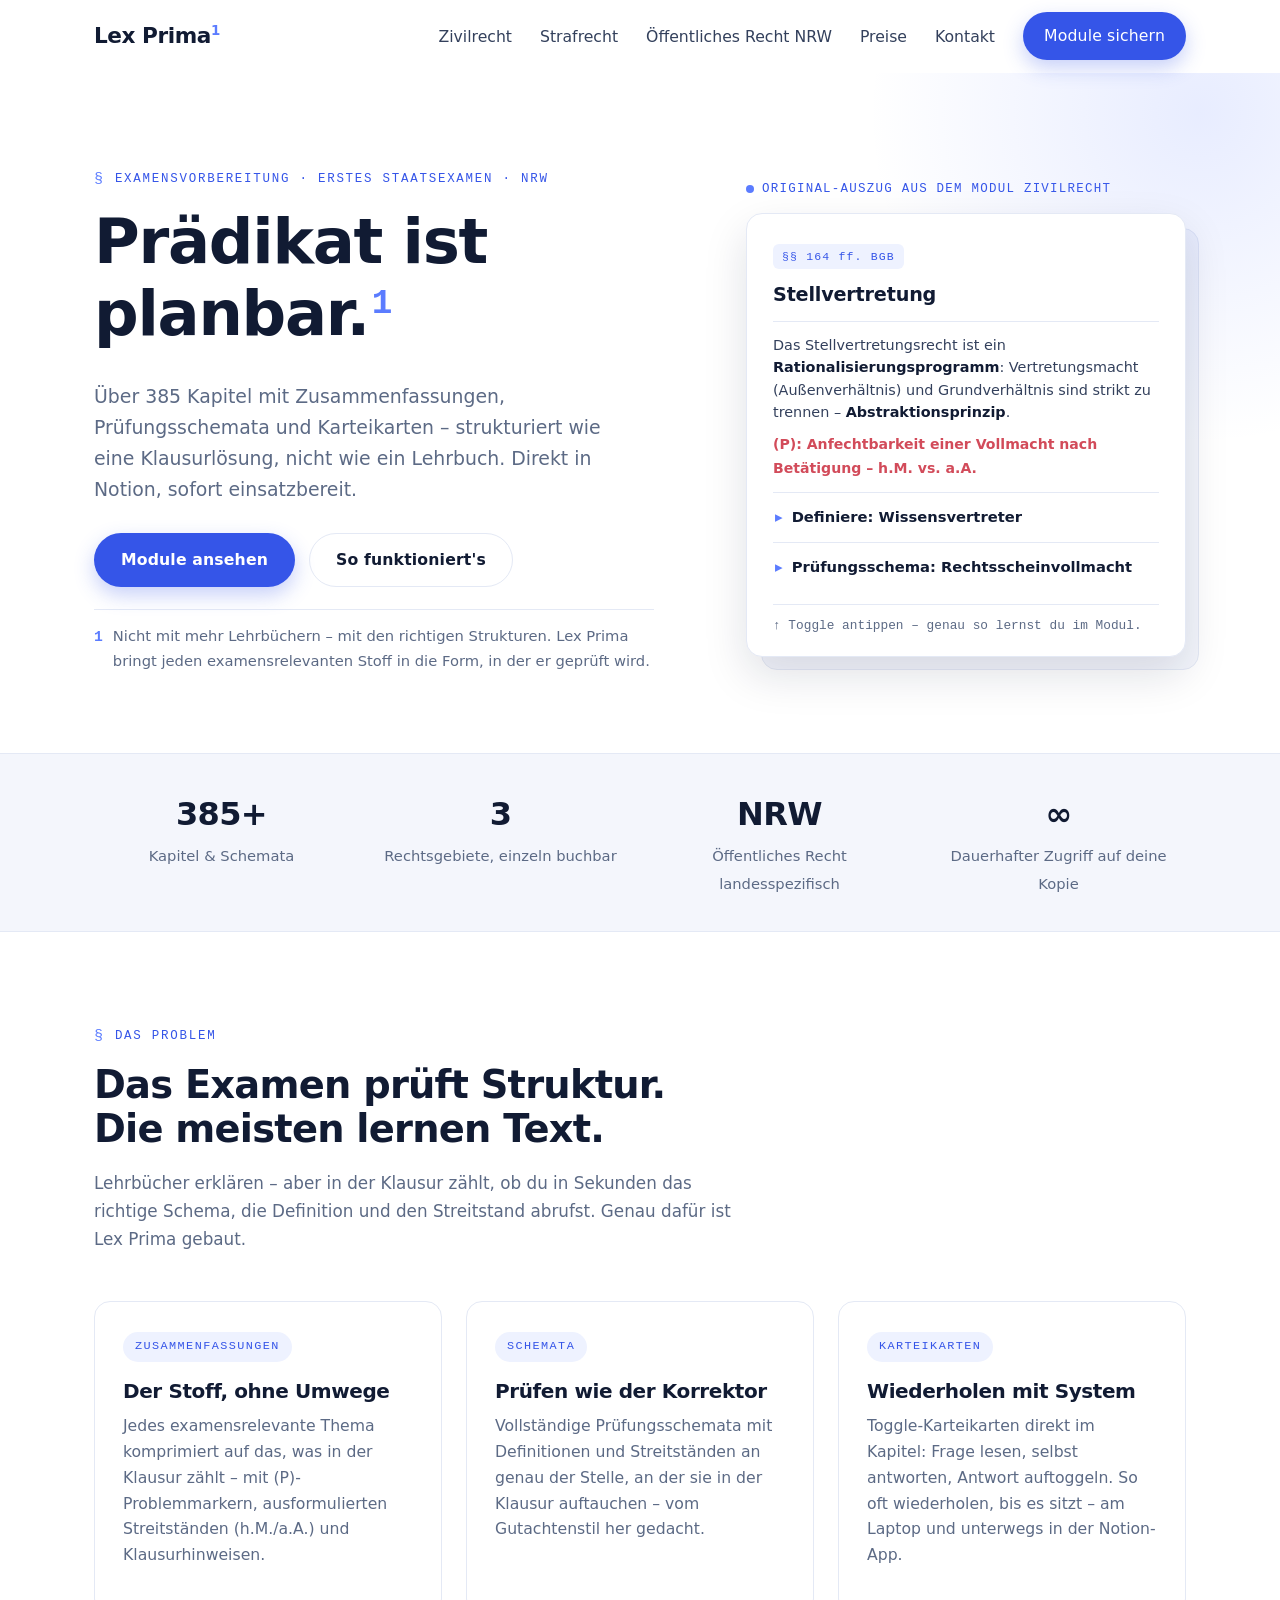
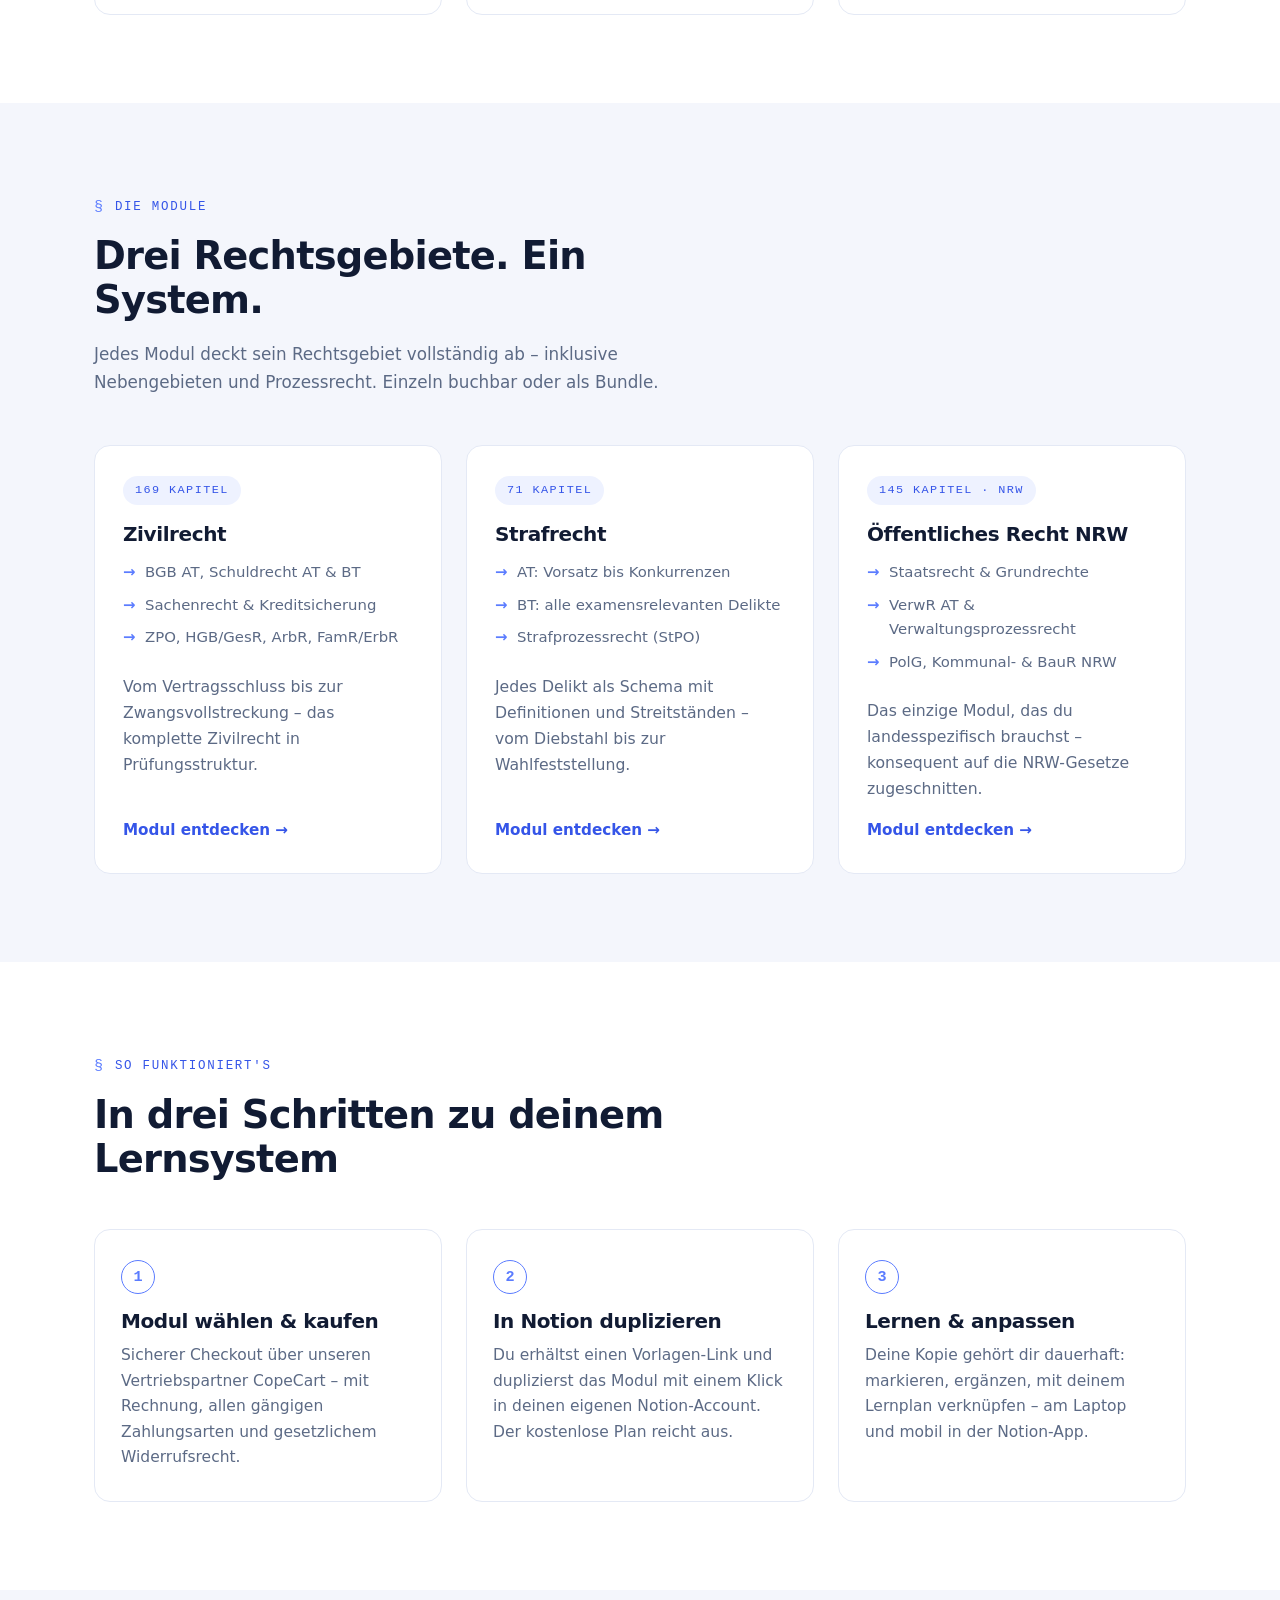
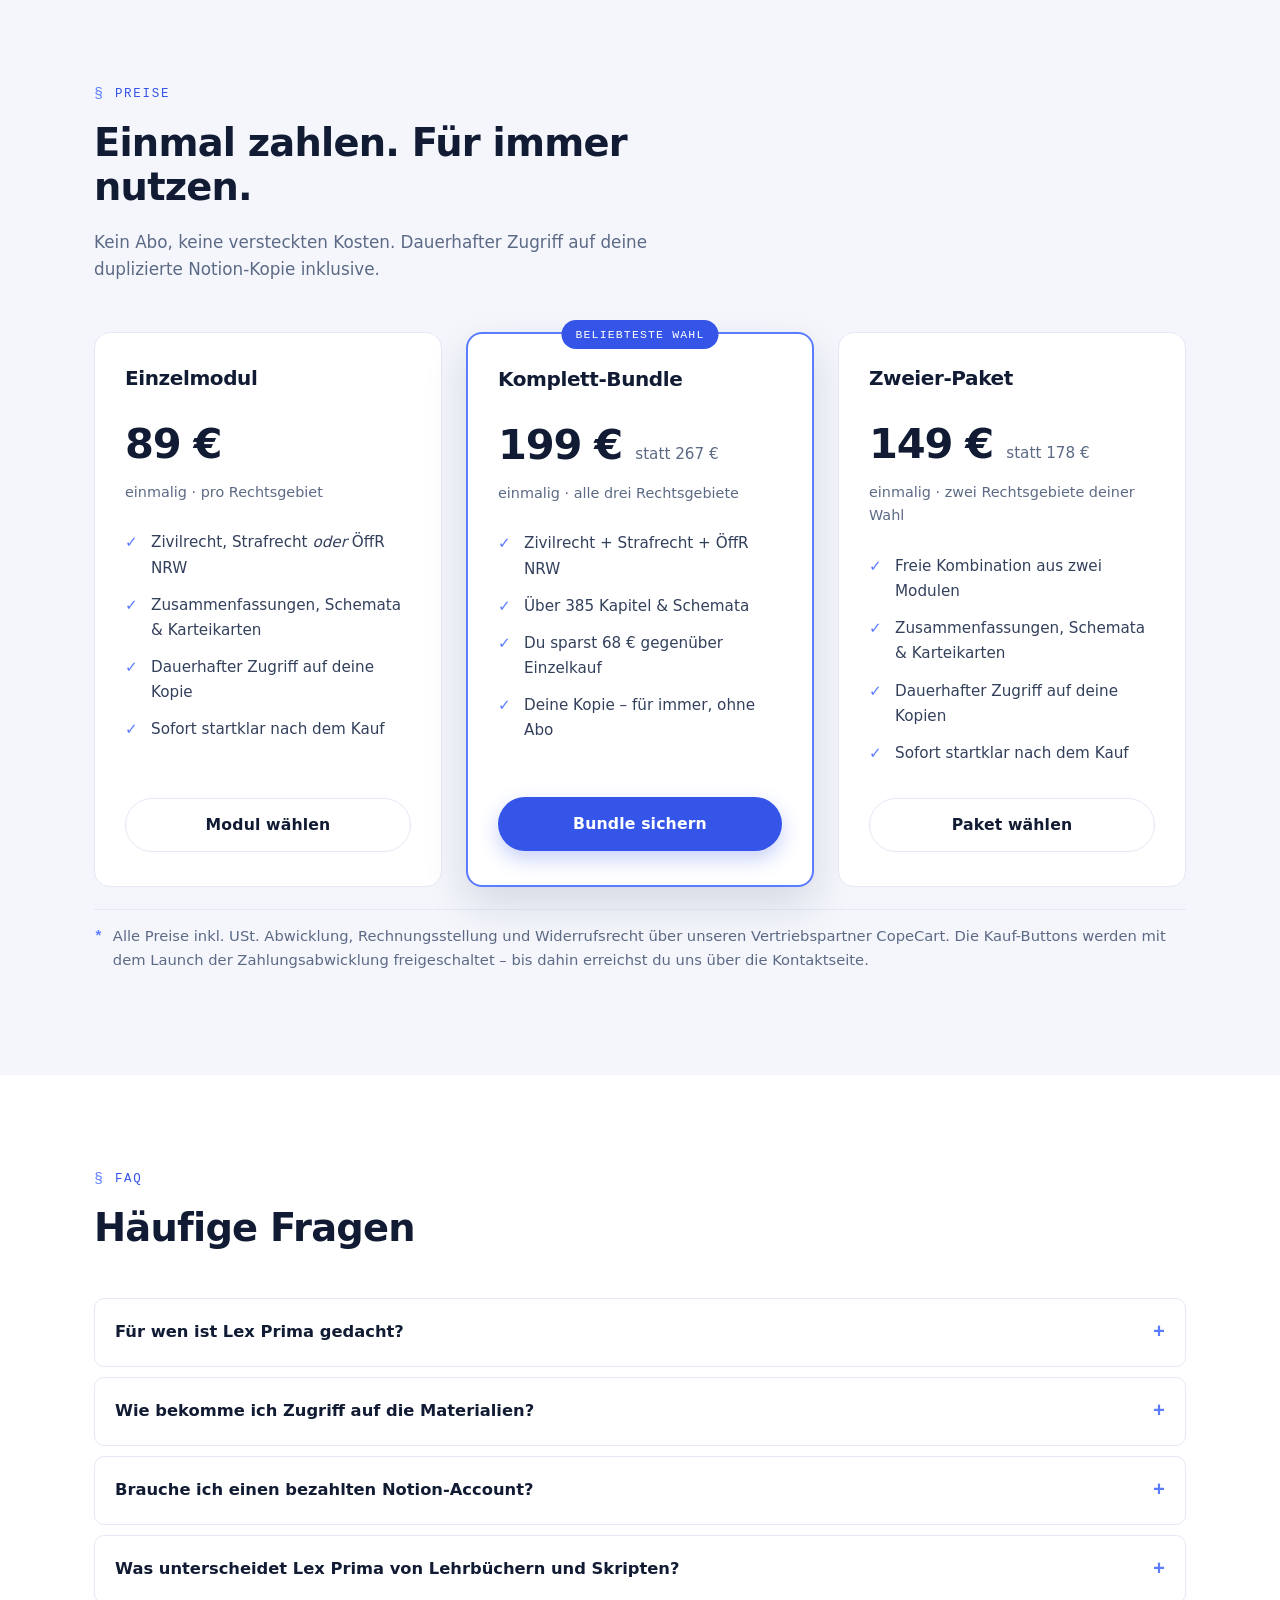
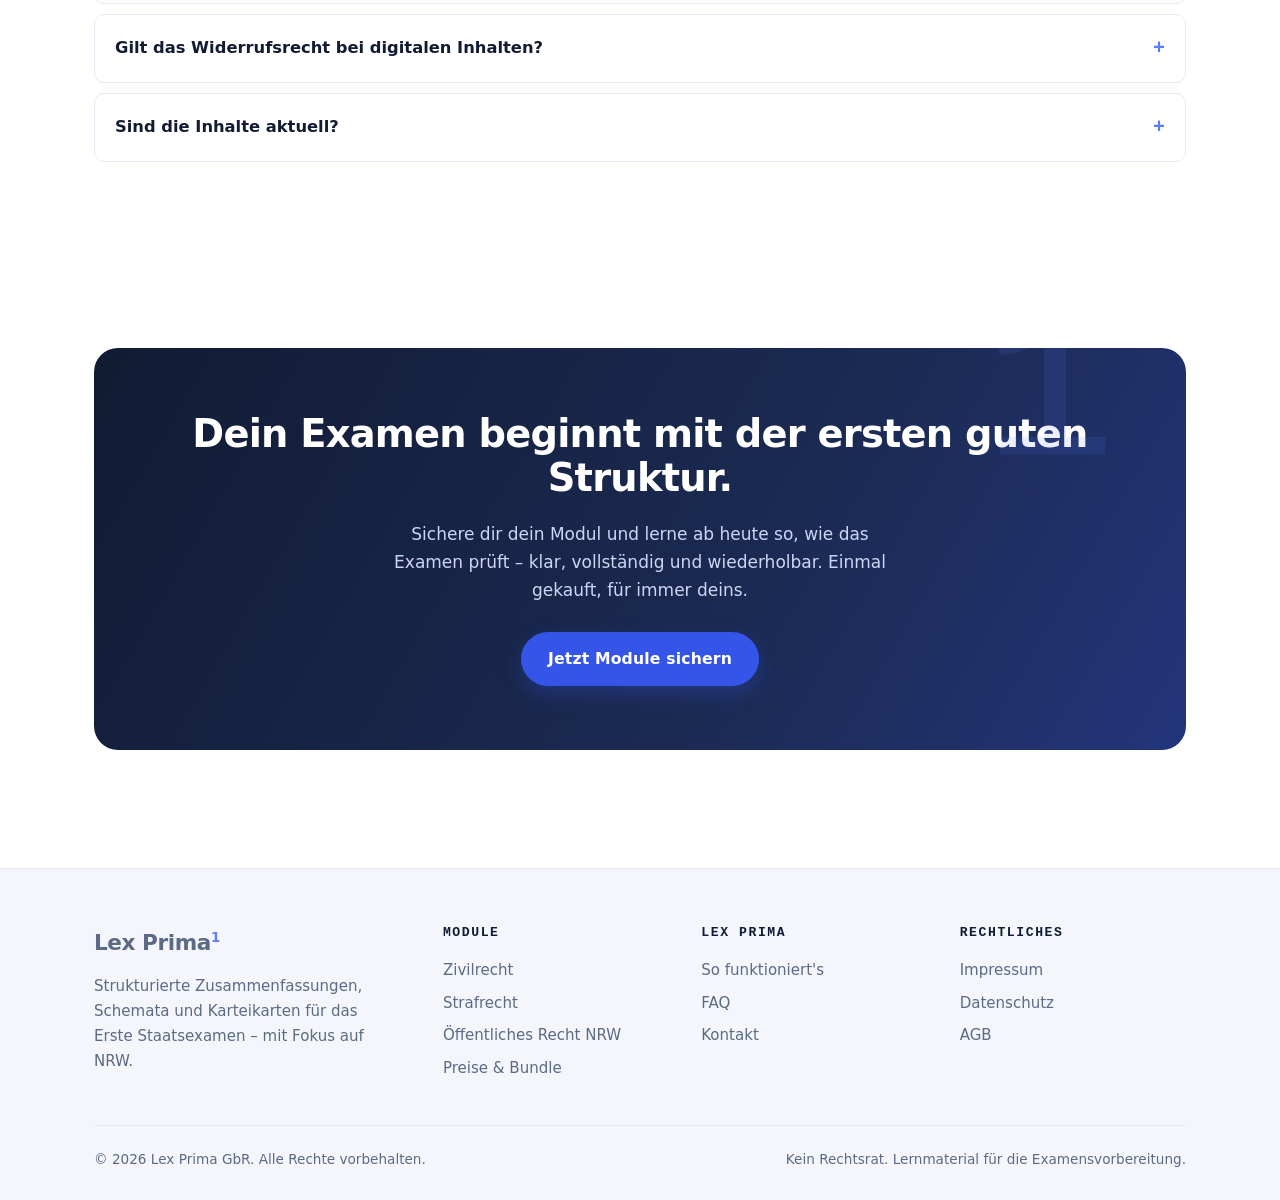
==== commit 84289143: "Add files via upload" ====
--- a/index.html
+++ b/index.html
@@ -20,7 +20,7 @@
   <link href="https://fonts.googleapis.com/css2?family=Sora:wght@400;600;700&family=Instrument+Sans:wght@400;500;600&family=Spline+Sans+Mono:wght@400;500;600&display=swap" rel="stylesheet">
   <link rel="stylesheet" href="assets/styles.css">
   <script type="application/ld+json">{"@context": "https://schema.org", "@type": "Organization", "name": "Lex Prima", "url": "https://www.lexprima.de", "logo": "https://www.lexprima.de/assets/logo.png", "description": "Strukturierte Zusammenfassungen, Schemata und Karteikarten für das Erste Juristische Staatsexamen mit Fokus auf NRW.", "contactPoint": {"@type": "ContactPoint", "contactType": "customer service", "email": "kontakt@lexprima.de", "availableLanguage": "German"}}</script>
-  <script type="application/ld+json">{"@context": "https://schema.org", "@type": "FAQPage", "mainEntity": [{"@type": "Question", "name": "Für wen ist Lex Prima gedacht?", "acceptedAnswer": {"@type": "Answer", "text": "Für Jurastudierende in der Vorbereitung auf das Erste Staatsexamen – vom ersten Semester bis zur heißen Phase. Das Modul Öffentliches Recht ist speziell auf NRW zugeschnitten; Zivilrecht und Strafrecht gelten bundesweit."}}, {"@type": "Question", "name": "Wie bekomme ich Zugriff auf die Materialien?", "acceptedAnswer": {"@type": "Answer", "text": "Nach dem Kauf erhältst du einen Link, über den du das Modul als Notion-Vorlage in deinen eigenen Notion-Account duplizierst. Deine Kopie gehört dir dauerhaft – du kannst sie markieren, ergänzen und an deinen Lernplan anpassen."}}, {"@type": "Question", "name": "Brauche ich einen bezahlten Notion-Account?", "acceptedAnswer": {"@type": "Answer", "text": "Nein. Der kostenlose Notion-Plan reicht vollständig aus, um deine Kopie zu nutzen und zu bearbeiten."}}, {"@type": "Question", "name": "Was unterscheidet Lex Prima von Lehrbüchern und Skripten?", "acceptedAnswer": {"@type": "Answer", "text": "Wir ersetzen kein Lehrbuch – wir ersetzen das Chaos danach. Jedes Kapitel ist als prüfbare Struktur aufgebaut: Schema, Definitionen, Streitstände, Klausurhinweise. Du lernst so, wie in der Klausur geprüft wird."}}, {"@type": "Question", "name": "Gilt das Widerrufsrecht bei digitalen Inhalten?", "acceptedAnswer": {"@type": "Answer", "text": "Der Kauf läuft über unseren Vertriebspartner CopeCart, der Rechnungsstellung, Umsatzsteuer und das gesetzliche Widerrufsrecht abwickelt. Details findest du im Bestellprozess und in den AGB."}}, {"@type": "Question", "name": "Werden die Inhalte aktualisiert?", "acceptedAnswer": {"@type": "Answer", "text": "Ja. Wir pflegen die Module fortlaufend – bei Gesetzesänderungen und wichtiger neuer Rechtsprechung aktualisieren wir die betroffenen Kapitel."}}]}</script>
+  <script type="application/ld+json">{"@context": "https://schema.org", "@type": "FAQPage", "mainEntity": [{"@type": "Question", "name": "Für wen ist Lex Prima gedacht?", "acceptedAnswer": {"@type": "Answer", "text": "Für Jurastudierende in der Vorbereitung auf das Erste Staatsexamen – vom ersten Semester bis zur heißen Phase. Das Modul Öffentliches Recht ist speziell auf NRW zugeschnitten; Zivilrecht und Strafrecht gelten bundesweit."}}, {"@type": "Question", "name": "Wie bekomme ich Zugriff auf die Materialien?", "acceptedAnswer": {"@type": "Answer", "text": "Nach dem Kauf erhältst du einen Link, über den du das Modul als Notion-Vorlage in deinen eigenen Notion-Account duplizierst. Deine Kopie gehört dir dauerhaft – du kannst sie markieren, ergänzen und an deinen Lernplan anpassen."}}, {"@type": "Question", "name": "Brauche ich einen bezahlten Notion-Account?", "acceptedAnswer": {"@type": "Answer", "text": "Nein. Der kostenlose Notion-Plan reicht vollständig aus, um deine Kopie zu nutzen und zu bearbeiten."}}, {"@type": "Question", "name": "Was unterscheidet Lex Prima von Lehrbüchern und Skripten?", "acceptedAnswer": {"@type": "Answer", "text": "Wir ersetzen kein Lehrbuch – wir ersetzen das Chaos danach. Jedes Kapitel ist als prüfbare Struktur aufgebaut: Schema, Definitionen, Streitstände, Klausurhinweise. Du lernst so, wie in der Klausur geprüft wird."}}, {"@type": "Question", "name": "Gilt das Widerrufsrecht bei digitalen Inhalten?", "acceptedAnswer": {"@type": "Answer", "text": "Der Kauf läuft über unseren Vertriebspartner CopeCart, der Rechnungsstellung, Umsatzsteuer und das gesetzliche Widerrufsrecht abwickelt. Details findest du im Bestellprozess und in den AGB."}}, {"@type": "Question", "name": "Sind die Inhalte aktuell?", "acceptedAnswer": {"@type": "Answer", "text": "Du kaufst immer die aktuelle Fassung: Wir pflegen die Master-Vorlage fortlaufend, und beim Kauf duplizierst du den neuesten Stand. In deine bereits duplizierte Kopie können wir technisch bedingt nachträglich nichts einspielen – dafür gehört sie vollständig dir und bleibt von uns unangetastet."}}]}</script>
   <script type="application/ld+json">{"@context": "https://schema.org", "@type": "WebSite", "name": "Lex Prima", "url": "https://www.lexprima.de"}</script>
 </head>
 <body>
@@ -54,15 +54,23 @@
         <div class="footnote"><span class="mark">1</span><span>Nicht mit mehr Lehrbüchern – mit den richtigen Strukturen. Lex Prima bringt jeden examensrelevanten Stoff in die Form, in der er geprüft wird.</span></div>
       </div>
       <div class="reveal">
-        <div class="schema-card" role="img" aria-label="Beispiel eines Prüfungsschemas">
-          <div class="sc-head">Schema · Anfechtungsklage, § 42 I Alt. 1 VwGO</div>
-          <ol>
-            <li class="done"><b>A.</b> Eröffnung des Verwaltungsrechtswegs</li>
-            <li class="done"><b>B.</b> Zulässigkeit der Klage</li>
-            <li class="done"><b>I.</b> Statthafte Klageart</li>
-            <li><b>II.</b> Klagebefugnis, § 42 II VwGO</li>
-            <li><b>C.</b> Begründetheit, § 113 I 1 VwGO</li>
-          </ol>
+        <div class="np-stage">
+          <div class="np-label">Original-Auszug aus dem Modul Zivilrecht</div>
+          <div class="notion-preview">
+            <span class="np-chip">§§ 164 ff. BGB</span>
+            <div class="np-title">Stellvertretung</div>
+            <p class="np-line">Das Stellvertretungsrecht ist ein <b>Rationalisierungsprogramm</b>: Vertretungsmacht (Außenverhältnis) und Grundverhältnis sind strikt zu trennen – <b>Abstraktionsprinzip</b>.</p>
+            <p class="np-problem">(P): Anfechtbarkeit einer Vollmacht nach Betätigung – h.M. vs. a.A.</p>
+            <details class="np-toggle">
+              <summary>Definiere: Wissensvertreter</summary>
+              <p>Wer – ohne Stellvertreter i.S.d. § 164 BGB zu sein – wie ein Vertreter damit betraut ist, für den Geschäftsherrn eigenständig Aufgaben zu erledigen und Informationen weiterzuleiten.</p>
+            </details>
+            <details class="np-toggle">
+              <summary>Prüfungsschema: Rechtsscheinvollmacht</summary>
+              <p>1. Anwendbarkeit · 2. Rechtsschein der Bevollmächtigung · 3. Zurechenbarkeit beim Vertretenen · 4. Gutgläubigkeit des Dritten</p>
+            </details>
+            <div class="np-hint">↑ Toggle antippen – genau so lernst du im Modul.</div>
+          </div>
         </div>
       </div>
     </div>
@@ -88,7 +96,7 @@
         <div class="card reveal">
           <span class="tag">Zusammenfassungen</span>
           <h3>Der Stoff, ohne Umwege</h3>
-          <p>Jedes examensrelevante Thema komprimiert auf das, was in der Klausur zählt – mit Klausurhinweisen, typischen Fehlerquellen und Vertiefungen, wo sie sich lohnen.</p>
+          <p>Jedes examensrelevante Thema komprimiert auf das, was in der Klausur zählt – mit (P)-Problemmarkern, ausformulierten Streitständen (h.M./a.A.) und Klausurhinweisen.</p>
         </div>
         <div class="card reveal">
           <span class="tag">Schemata</span>
@@ -98,7 +106,7 @@
         <div class="card reveal">
           <span class="tag">Karteikarten</span>
           <h3>Wiederholen mit System</h3>
-          <p>Karteikarten zu jedem Kapitel, direkt in Notion. Definitionen und Meinungsstreits so oft abfragen, bis sie sitzen – auf dem Laptop und unterwegs am Handy.</p>
+          <p>Toggle-Karteikarten direkt im Kapitel: Frage lesen, selbst antworten, Antwort auftoggeln. So oft wiederholen, bis es sitzt – am Laptop und unterwegs in der Notion-App.</p>
         </div>
       </div>
     </div>
@@ -176,7 +184,7 @@
     <div class="wrap">
       <div class="section-head reveal">
         <span class="eyebrow">Preise</span>
-        <h2>Einmal zahlen. Bis zum Examen nutzen.</h2>
+        <h2>Einmal zahlen. Für immer nutzen.</h2>
         <p>Kein Abo, keine versteckten Kosten. Dauerhafter Zugriff auf deine duplizierte Notion-Kopie inklusive.</p>
       </div>
       <div class="pricing">
@@ -188,7 +196,7 @@
             <li>Zivilrecht, Strafrecht <em>oder</em> ÖffR NRW</li>
             <li>Zusammenfassungen, Schemata &amp; Karteikarten</li>
             <li>Dauerhafter Zugriff auf deine Kopie</li>
-            <li>Inhaltliche Updates des Moduls</li>
+            <li>Sofort startklar nach dem Kauf</li>
           </ul>
           <a class="btn btn-ghost" href="kontakt.html">Modul wählen</a>
         </div>
@@ -201,7 +209,7 @@
             <li>Zivilrecht + Strafrecht + ÖffR NRW</li>
             <li>Über 385 Kapitel &amp; Schemata</li>
             <li>Du sparst 68&nbsp;€ gegenüber Einzelkauf</li>
-            <li>Dauerhafter Zugriff &amp; Updates</li>
+            <li>Deine Kopie – für immer, ohne Abo</li>
           </ul>
           <a class="btn btn-primary" href="kontakt.html">Bundle sichern</a>
         </div>
@@ -213,7 +221,7 @@
             <li>Freie Kombination aus zwei Modulen</li>
             <li>Zusammenfassungen, Schemata &amp; Karteikarten</li>
             <li>Dauerhafter Zugriff auf deine Kopien</li>
-            <li>Inhaltliche Updates beider Module</li>
+            <li>Sofort startklar nach dem Kauf</li>
           </ul>
           <a class="btn btn-ghost" href="kontakt.html">Paket wählen</a>
         </div>
@@ -250,8 +258,8 @@
         <div class="acc-body"><p>Der Kauf läuft über unseren Vertriebspartner CopeCart, der Rechnungsstellung, Umsatzsteuer und das gesetzliche Widerrufsrecht abwickelt. Details findest du im Bestellprozess und in den AGB.</p></div>
       </details>
       <details class="acc">
-        <summary>Werden die Inhalte aktualisiert?</summary>
-        <div class="acc-body"><p>Ja. Wir pflegen die Module fortlaufend – bei Gesetzesänderungen und wichtiger neuer Rechtsprechung aktualisieren wir die betroffenen Kapitel.</p></div>
+        <summary>Sind die Inhalte aktuell?</summary>
+        <div class="acc-body"><p>Du kaufst immer die aktuelle Fassung: Wir pflegen die Master-Vorlage fortlaufend, und beim Kauf duplizierst du den neuesten Stand. In deine bereits duplizierte Kopie können wir technisch bedingt nachträglich nichts einspielen – dafür gehört sie vollständig dir und bleibt von uns unangetastet.</p></div>
       </details>
       </div>
     </div>
@@ -261,7 +269,7 @@
     <div class="wrap">
       <div class="cta-band reveal">
         <h2>Dein Examen beginnt mit der ersten guten Struktur.</h2>
-        <p>Sichere dir dein Modul und lerne ab heute so, wie das Examen prüft – klar, vollständig und wiederholbar.</p>
+        <p>Sichere dir dein Modul und lerne ab heute so, wie das Examen prüft – klar, vollständig und wiederholbar. Einmal gekauft, für immer deins.</p>
         <a class="btn btn-primary" href="index.html#preise">Jetzt Module sichern</a>
       </div>
     </div>
--- a/assets/styles.css
+++ b/assets/styles.css
@@ -0,0 +1,816 @@
+/* ==========================================================================
+   Lex Prima — Stylesheet
+   Farbwelt: Weiß / Navy (#111B33) / Akzentblau (#5B7CFF) — wie das Logo.
+   Typo: Sora (Display) · Instrument Sans (Body) · Spline Sans Mono (Labels)
+   ========================================================================== */
+
+:root {
+  --ink: #111b33;
+  --ink-soft: #33405c;
+  --muted: #5c6a85;
+  --accent: #5b7cff;
+  --accent-deep: #3555e8;
+  --accent-soft: #eef2ff;
+  --paper: #ffffff;
+  --mist: #f4f6fc;
+  --line: #e4e9f5;
+  --shadow: 0 10px 30px rgba(17, 27, 51, 0.08);
+  --shadow-lift: 0 18px 44px rgba(17, 27, 51, 0.13);
+  --radius: 16px;
+  --radius-sm: 10px;
+  --font-display: "Sora", system-ui, sans-serif;
+  --font-body: "Instrument Sans", system-ui, sans-serif;
+  --font-mono: "Spline Sans Mono", ui-monospace, monospace;
+  --wrap: 1140px;
+}
+
+*, *::before, *::after { box-sizing: border-box; }
+
+html { scroll-behavior: smooth; scroll-padding-top: 90px; }
+
+body {
+  margin: 0;
+  font-family: var(--font-body);
+  font-size: 17px;
+  line-height: 1.65;
+  color: var(--ink-soft);
+  background: var(--paper);
+  -webkit-font-smoothing: antialiased;
+}
+
+img { max-width: 100%; display: block; }
+
+h1, h2, h3, h4 {
+  font-family: var(--font-display);
+  color: var(--ink);
+  line-height: 1.15;
+  margin: 0 0 0.5em;
+  letter-spacing: -0.02em;
+}
+
+h1 { font-size: clamp(2.3rem, 5.5vw, 3.9rem); font-weight: 700; }
+h2 { font-size: clamp(1.7rem, 3.4vw, 2.4rem); font-weight: 700; }
+h3 { font-size: 1.25rem; font-weight: 600; }
+
+p { margin: 0 0 1em; }
+a { color: var(--accent-deep); text-decoration: none; }
+a:hover { text-decoration: underline; }
+
+:focus-visible {
+  outline: 3px solid var(--accent);
+  outline-offset: 3px;
+  border-radius: 4px;
+}
+
+.wrap { max-width: var(--wrap); margin: 0 auto; padding: 0 24px; }
+
+/* --- Signatur: Fußnoten-Sprache --------------------------------------- */
+sup.fn {
+  color: var(--accent);
+  font-family: var(--font-mono);
+  font-weight: 600;
+  font-size: 0.55em;
+  margin-left: 0.08em;
+}
+
+.footnote {
+  display: flex;
+  gap: 10px;
+  align-items: baseline;
+  max-width: 560px;
+  margin-top: 22px;
+  padding-top: 14px;
+  border-top: 1px solid var(--line);
+  font-size: 0.92rem;
+  color: var(--muted);
+}
+.footnote .mark {
+  font-family: var(--font-mono);
+  color: var(--accent);
+  font-weight: 600;
+  flex: none;
+}
+
+.eyebrow {
+  font-family: var(--font-mono);
+  font-size: 0.78rem;
+  font-weight: 500;
+  letter-spacing: 0.14em;
+  text-transform: uppercase;
+  color: var(--accent-deep);
+  display: inline-flex;
+  align-items: center;
+  gap: 10px;
+  margin-bottom: 14px;
+}
+.eyebrow::before {
+  content: "§";
+  font-size: 0.95rem;
+  color: var(--accent);
+}
+
+/* --- Header ------------------------------------------------------------ */
+.site-header {
+  position: sticky;
+  top: 0;
+  z-index: 50;
+  background: rgba(255, 255, 255, 0.85);
+  backdrop-filter: blur(12px);
+  -webkit-backdrop-filter: blur(12px);
+  border-bottom: 1px solid transparent;
+  transition: border-color 0.25s, box-shadow 0.25s;
+}
+.site-header.scrolled {
+  border-bottom-color: var(--line);
+  box-shadow: 0 4px 20px rgba(17, 27, 51, 0.05);
+}
+.nav {
+  display: flex;
+  align-items: center;
+  justify-content: space-between;
+  gap: 20px;
+  height: 72px;
+}
+.brand {
+  font-family: var(--font-display);
+  font-weight: 700;
+  font-size: 1.35rem;
+  color: var(--ink);
+  letter-spacing: -0.02em;
+  white-space: nowrap;
+}
+.brand:hover { text-decoration: none; }
+.brand sup { color: var(--accent); font-size: 0.62em; font-weight: 700; }
+
+.nav-links {
+  display: flex;
+  align-items: center;
+  gap: 28px;
+  list-style: none;
+  margin: 0;
+  padding: 0;
+}
+.nav-links a {
+  color: var(--ink-soft);
+  font-weight: 500;
+  font-size: 0.98rem;
+}
+.nav-links a:hover { color: var(--ink); text-decoration: none; }
+.nav-links a.active { color: var(--accent-deep); }
+.nav-links a.btn-primary { color: #fff; }
+.nav-links a.btn-primary:hover { color: #fff; }
+
+.nav-toggle {
+  display: none;
+  background: none;
+  border: 0;
+  padding: 8px;
+  cursor: pointer;
+}
+.nav-toggle span {
+  display: block;
+  width: 24px;
+  height: 2px;
+  background: var(--ink);
+  margin: 5px 0;
+  border-radius: 2px;
+  transition: transform 0.25s, opacity 0.25s;
+}
+.nav-open .nav-toggle span:nth-child(1) { transform: translateY(7px) rotate(45deg); }
+.nav-open .nav-toggle span:nth-child(2) { opacity: 0; }
+.nav-open .nav-toggle span:nth-child(3) { transform: translateY(-7px) rotate(-45deg); }
+
+/* --- Buttons ------------------------------------------------------------ */
+.btn {
+  display: inline-flex;
+  align-items: center;
+  justify-content: center;
+  gap: 8px;
+  padding: 13px 26px;
+  border-radius: 999px;
+  font-family: var(--font-display);
+  font-weight: 600;
+  font-size: 0.98rem;
+  letter-spacing: 0.01em;
+  cursor: pointer;
+  border: 1.5px solid transparent;
+  transition: transform 0.18s ease, box-shadow 0.18s ease, background 0.18s;
+}
+.btn:hover { text-decoration: none; transform: translateY(-2px); }
+.btn-primary {
+  background: var(--accent-deep);
+  color: #fff;
+  box-shadow: 0 8px 20px rgba(53, 85, 232, 0.28);
+}
+.btn-primary:hover { background: #2a48d6; box-shadow: 0 12px 26px rgba(53, 85, 232, 0.35); }
+.btn-ghost {
+  background: transparent;
+  color: var(--ink);
+  border-color: var(--line);
+}
+.btn-ghost:hover { border-color: var(--accent); color: var(--accent-deep); }
+.btn-small { padding: 10px 20px; font-size: 0.9rem; }
+
+/* --- Hero ---------------------------------------------------------------- */
+.hero {
+  position: relative;
+  padding: 90px 0 80px;
+  overflow: hidden;
+}
+.hero::before {
+  content: "";
+  position: absolute;
+  top: -320px;
+  right: -280px;
+  width: 720px;
+  height: 720px;
+  border-radius: 50%;
+  background: radial-gradient(circle, rgba(91, 124, 255, 0.14), transparent 65%);
+  pointer-events: none;
+}
+.hero-grid {
+  display: grid;
+  grid-template-columns: minmax(0, 1.15fr) minmax(0, 0.85fr);
+  gap: 56px;
+  align-items: center;
+}
+.hero .lead {
+  font-size: 1.18rem;
+  max-width: 540px;
+  color: var(--muted);
+}
+.hero-ctas { display: flex; flex-wrap: wrap; gap: 14px; margin-top: 28px; }
+
+/* Schema-Karte im Hero */
+.schema-card {
+  background: var(--paper);
+  border: 1px solid var(--line);
+  border-radius: var(--radius);
+  box-shadow: var(--shadow-lift);
+  padding: 26px 28px;
+  max-width: 420px;
+  margin-left: auto;
+  position: relative;
+}
+.schema-card::after {
+  content: "";
+  position: absolute;
+  inset: 14px -14px -14px 14px;
+  border: 1px solid var(--line);
+  border-radius: var(--radius);
+  z-index: -1;
+  background: var(--mist);
+}
+.schema-card .sc-head {
+  font-family: var(--font-mono);
+  font-size: 0.78rem;
+  letter-spacing: 0.1em;
+  text-transform: uppercase;
+  color: var(--accent-deep);
+  margin-bottom: 14px;
+}
+.schema-card ol {
+  margin: 0;
+  padding: 0;
+  list-style: none;
+  font-size: 0.95rem;
+  color: var(--ink-soft);
+}
+.schema-card li {
+  padding: 9px 0;
+  border-bottom: 1px dashed var(--line);
+  display: flex;
+  gap: 12px;
+}
+.schema-card li:last-child { border-bottom: 0; }
+.schema-card li b { font-family: var(--font-mono); color: var(--accent); font-weight: 600; flex: none; }
+.schema-card li.done { color: var(--muted); }
+.schema-card li.done::after { content: "✓"; margin-left: auto; color: var(--accent); font-weight: 700; }
+
+/* --- Stats --------------------------------------------------------------- */
+.stats {
+  border-block: 1px solid var(--line);
+  background: var(--mist);
+  padding: 34px 0;
+}
+.stats .wrap {
+  display: grid;
+  grid-template-columns: repeat(4, 1fr);
+  gap: 24px;
+  text-align: center;
+}
+.stat b {
+  display: block;
+  font-family: var(--font-display);
+  font-size: 2rem;
+  font-weight: 700;
+  color: var(--ink);
+  letter-spacing: -0.02em;
+}
+.stat span { font-size: 0.92rem; color: var(--muted); }
+
+/* --- Sections ------------------------------------------------------------ */
+.section { padding: 88px 0; }
+.section.alt { background: var(--mist); }
+.section-head { max-width: 640px; margin-bottom: 48px; }
+.section-head p { color: var(--muted); font-size: 1.05rem; }
+
+/* --- Cards --------------------------------------------------------------- */
+.cards-3 {
+  display: grid;
+  grid-template-columns: repeat(3, 1fr);
+  gap: 24px;
+}
+.card {
+  background: var(--paper);
+  border: 1px solid var(--line);
+  border-radius: var(--radius);
+  padding: 30px 28px;
+  display: flex;
+  flex-direction: column;
+  transition: transform 0.22s ease, box-shadow 0.22s ease, border-color 0.22s;
+}
+a.card { color: inherit; }
+a.card:hover {
+  text-decoration: none;
+  transform: translateY(-5px);
+  box-shadow: var(--shadow-lift);
+  border-color: rgba(91, 124, 255, 0.45);
+}
+.card .tag {
+  font-family: var(--font-mono);
+  font-size: 0.74rem;
+  letter-spacing: 0.12em;
+  text-transform: uppercase;
+  color: var(--accent-deep);
+  background: var(--accent-soft);
+  border-radius: 999px;
+  padding: 5px 12px;
+  align-self: flex-start;
+  margin-bottom: 18px;
+}
+.card p { color: var(--muted); font-size: 0.98rem; flex-grow: 1; }
+.card .card-cta {
+  font-weight: 600;
+  color: var(--accent-deep);
+  font-family: var(--font-display);
+  font-size: 0.95rem;
+}
+.card ul.mini {
+  list-style: none;
+  margin: 0 0 20px;
+  padding: 0;
+  color: var(--muted);
+  font-size: 0.93rem;
+}
+.card ul.mini li { padding: 4px 0 4px 22px; position: relative; }
+.card ul.mini li::before {
+  content: "→";
+  position: absolute;
+  left: 0;
+  color: var(--accent);
+  font-weight: 600;
+}
+
+/* --- Steps ----------------------------------------------------------------- */
+.steps {
+  display: grid;
+  grid-template-columns: repeat(3, 1fr);
+  gap: 24px;
+  counter-reset: step;
+}
+.step {
+  position: relative;
+  padding: 30px 26px;
+  border: 1px solid var(--line);
+  border-radius: var(--radius);
+  background: var(--paper);
+}
+.step::before {
+  counter-increment: step;
+  content: counter(step);
+  font-family: var(--font-mono);
+  font-weight: 600;
+  color: var(--accent);
+  font-size: 0.95rem;
+  border: 1.5px solid var(--accent);
+  border-radius: 50%;
+  width: 34px;
+  height: 34px;
+  display: inline-flex;
+  align-items: center;
+  justify-content: center;
+  margin-bottom: 16px;
+}
+.step p { color: var(--muted); font-size: 0.97rem; margin: 0; }
+
+/* --- Pricing ---------------------------------------------------------------- */
+.pricing {
+  display: grid;
+  grid-template-columns: repeat(3, 1fr);
+  gap: 24px;
+  align-items: stretch;
+}
+.price-card {
+  background: var(--paper);
+  border: 1px solid var(--line);
+  border-radius: var(--radius);
+  padding: 34px 30px;
+  display: flex;
+  flex-direction: column;
+  position: relative;
+}
+.price-card.featured {
+  border: 2px solid var(--accent);
+  box-shadow: var(--shadow-lift);
+}
+.price-card .badge {
+  position: absolute;
+  top: -14px;
+  left: 50%;
+  transform: translateX(-50%);
+  background: var(--accent-deep);
+  color: #fff;
+  font-family: var(--font-mono);
+  font-size: 0.72rem;
+  letter-spacing: 0.1em;
+  text-transform: uppercase;
+  padding: 5px 14px;
+  border-radius: 999px;
+  white-space: nowrap;
+}
+.price-card .amount {
+  font-family: var(--font-display);
+  font-size: 2.6rem;
+  font-weight: 700;
+  color: var(--ink);
+  letter-spacing: -0.03em;
+  margin: 10px 0 2px;
+}
+.price-card .amount small {
+  font-size: 0.95rem;
+  color: var(--muted);
+  font-weight: 500;
+  letter-spacing: 0;
+}
+.price-card .per { color: var(--muted); font-size: 0.9rem; margin-bottom: 20px; }
+.price-card ul {
+  list-style: none;
+  margin: 0 0 26px;
+  padding: 0;
+  font-size: 0.95rem;
+  color: var(--ink-soft);
+  flex-grow: 1;
+}
+.price-card ul li { padding: 6px 0 6px 26px; position: relative; }
+.price-card ul li::before {
+  content: "✓";
+  position: absolute;
+  left: 0;
+  color: var(--accent);
+  font-weight: 700;
+}
+
+/* --- Accordion ----------------------------------------------------------------- */
+.acc-group h3 {
+  margin: 40px 0 14px;
+  font-size: 1.05rem;
+  font-family: var(--font-mono);
+  font-weight: 600;
+  letter-spacing: 0.06em;
+  text-transform: uppercase;
+  color: var(--accent-deep);
+}
+.acc {
+  border: 1px solid var(--line);
+  border-radius: var(--radius-sm);
+  background: var(--paper);
+  margin-bottom: 10px;
+  overflow: hidden;
+}
+.acc summary {
+  cursor: pointer;
+  list-style: none;
+  display: flex;
+  justify-content: space-between;
+  align-items: center;
+  gap: 16px;
+  padding: 17px 20px;
+  font-family: var(--font-display);
+  font-weight: 600;
+  font-size: 1rem;
+  color: var(--ink);
+}
+.acc summary::-webkit-details-marker { display: none; }
+.acc summary::after {
+  content: "+";
+  font-family: var(--font-mono);
+  color: var(--accent);
+  font-size: 1.25rem;
+  transition: transform 0.25s;
+  flex: none;
+}
+.acc[open] summary::after { transform: rotate(45deg); }
+.acc summary .count {
+  margin-left: auto;
+  font-family: var(--font-mono);
+  font-weight: 500;
+  font-size: 0.78rem;
+  color: var(--muted);
+}
+.acc .acc-body { padding: 0 20px 18px; }
+.acc ul {
+  columns: 2;
+  column-gap: 40px;
+  list-style: none;
+  margin: 0;
+  padding: 0;
+  font-size: 0.94rem;
+  color: var(--ink-soft);
+}
+.acc ul li {
+  padding: 5px 0 5px 18px;
+  position: relative;
+  break-inside: avoid;
+}
+.acc ul li::before {
+  content: "·";
+  position: absolute;
+  left: 2px;
+  color: var(--accent);
+  font-weight: 700;
+}
+
+/* --- FAQ ---------------------------------------------------------------------- */
+.faq .acc summary { font-size: 1.02rem; }
+.faq .acc .acc-body { color: var(--muted); }
+
+/* --- CTA band ------------------------------------------------------------------ */
+.cta-band {
+  background: linear-gradient(120deg, var(--ink) 0%, #1b2a52 60%, #23357a 100%);
+  border-radius: 24px;
+  padding: 64px 48px;
+  text-align: center;
+  color: #cdd6f4;
+  position: relative;
+  overflow: hidden;
+}
+.cta-band::before {
+  content: "¹";
+  position: absolute;
+  font-family: var(--font-mono);
+  font-size: 340px;
+  line-height: 1;
+  color: rgba(91, 124, 255, 0.12);
+  right: 30px;
+  top: -60px;
+  pointer-events: none;
+}
+.cta-band h2 { color: #fff; }
+.cta-band p { max-width: 520px; margin: 0 auto 28px; }
+
+/* --- Forms ---------------------------------------------------------------------- */
+.form-grid { display: grid; gap: 18px; max-width: 640px; }
+.field label {
+  display: block;
+  font-weight: 600;
+  color: var(--ink);
+  margin-bottom: 6px;
+  font-size: 0.95rem;
+  font-family: var(--font-display);
+}
+.field input, .field textarea, .field select {
+  width: 100%;
+  padding: 13px 16px;
+  border: 1.5px solid var(--line);
+  border-radius: var(--radius-sm);
+  font-family: var(--font-body);
+  font-size: 1rem;
+  color: var(--ink);
+  background: var(--paper);
+  transition: border-color 0.2s;
+}
+.field input:focus, .field textarea:focus, .field select:focus {
+  outline: none;
+  border-color: var(--accent);
+  box-shadow: 0 0 0 3px rgba(91, 124, 255, 0.15);
+}
+
+/* --- Legal pages / prose ----------------------------------------------------------- */
+.prose { max-width: 760px; }
+.prose h2 { font-size: 1.4rem; margin-top: 2em; }
+.prose h3 { font-size: 1.1rem; margin-top: 1.6em; }
+.placeholder {
+  background: var(--accent-soft);
+  border: 1px dashed var(--accent);
+  border-radius: var(--radius-sm);
+  padding: 14px 18px;
+  color: var(--accent-deep);
+  font-size: 0.92rem;
+  font-family: var(--font-mono);
+}
+
+/* --- Footer --------------------------------------------------------------------------- */
+.site-footer {
+  border-top: 1px solid var(--line);
+  padding: 56px 0 36px;
+  margin-top: 30px;
+  background: var(--mist);
+  font-size: 0.94rem;
+  color: var(--muted);
+}
+.footer-grid {
+  display: grid;
+  grid-template-columns: 1.4fr 1fr 1fr 1fr;
+  gap: 32px;
+  margin-bottom: 36px;
+}
+.site-footer h4 {
+  font-size: 0.82rem;
+  font-family: var(--font-mono);
+  letter-spacing: 0.12em;
+  text-transform: uppercase;
+  color: var(--ink);
+  margin-bottom: 14px;
+}
+.site-footer ul { list-style: none; margin: 0; padding: 0; }
+.site-footer li { padding: 4px 0; }
+.site-footer a { color: var(--muted); }
+.site-footer a:hover { color: var(--accent-deep); }
+.footer-bottom {
+  border-top: 1px solid var(--line);
+  padding-top: 22px;
+  display: flex;
+  flex-wrap: wrap;
+  gap: 12px;
+  justify-content: space-between;
+  font-size: 0.85rem;
+}
+
+/* --- Notion-Kapitel-Vorschau (Hero-Widget) ----------------------------- */
+.np-stage { max-width: 440px; margin-left: auto; }
+.np-label {
+  font-family: var(--font-mono);
+  font-size: 0.78rem;
+  letter-spacing: 0.1em;
+  text-transform: uppercase;
+  color: var(--accent-deep);
+  margin-bottom: 14px;
+  display: flex;
+  align-items: center;
+  gap: 8px;
+}
+.np-label::before { content: ""; width: 8px; height: 8px; border-radius: 50%; background: var(--accent); animation: np-pulse 2s infinite; }
+@keyframes np-pulse { 0%,100% { opacity: 1; } 50% { opacity: 0.35; } }
+.notion-preview {
+  background: var(--paper);
+  border: 1px solid var(--line);
+  border-radius: var(--radius);
+  box-shadow: var(--shadow-lift);
+  padding: 26px 26px 20px;
+  position: relative;
+}
+.notion-preview::after {
+  content: "";
+  position: absolute;
+  inset: 14px -14px -14px 14px;
+  border: 1px solid var(--line);
+  border-radius: var(--radius);
+  z-index: -1;
+  background: var(--mist);
+}
+.np-chip {
+  display: inline-block;
+  font-family: var(--font-mono);
+  font-size: 0.72rem;
+  letter-spacing: 0.1em;
+  color: var(--accent-deep);
+  background: var(--accent-soft);
+  border-radius: 6px;
+  padding: 3px 9px;
+  margin-bottom: 10px;
+}
+.np-title {
+  font-family: var(--font-display);
+  font-weight: 700;
+  font-size: 1.2rem;
+  color: var(--ink);
+  letter-spacing: -0.01em;
+  margin-bottom: 12px;
+  padding-bottom: 10px;
+  border-bottom: 1px solid var(--line);
+}
+.np-line { font-size: 0.9rem; color: var(--ink-soft); margin: 0 0 10px; line-height: 1.55; }
+.np-line b { color: var(--ink); }
+.np-problem {
+  font-size: 0.88rem;
+  font-weight: 600;
+  color: #d24b5a;
+  margin: 0 0 12px;
+}
+.np-toggle {
+  border-top: 1px solid var(--line);
+  padding: 4px 0;
+}
+.np-toggle summary {
+  cursor: pointer;
+  list-style: none;
+  display: flex;
+  align-items: center;
+  gap: 9px;
+  padding: 8px 2px;
+  font-size: 0.92rem;
+  font-weight: 600;
+  color: var(--ink);
+  font-family: var(--font-display);
+}
+.np-toggle summary::-webkit-details-marker { display: none; }
+.np-toggle summary::before {
+  content: "▸";
+  color: var(--accent);
+  font-size: 0.95rem;
+  transition: transform 0.25s;
+  flex: none;
+}
+.np-toggle[open] summary::before { transform: rotate(90deg); }
+.np-toggle p {
+  margin: 2px 0 10px 24px;
+  font-size: 0.88rem;
+  color: var(--ink-soft);
+  background: var(--accent-soft);
+  border-radius: 8px;
+  padding: 10px 13px;
+  line-height: 1.55;
+}
+.np-hint {
+  margin-top: 12px;
+  padding-top: 10px;
+  border-top: 1px solid var(--line);
+  font-size: 0.8rem;
+  font-family: var(--font-mono);
+  color: var(--muted);
+}
+@media (max-width: 960px) {
+  .np-stage { margin: 0 auto; }
+}
+@media (prefers-reduced-motion: reduce) {
+  .np-label::before { animation: none; }
+  .np-toggle summary::before { transition: none; }
+}
+
+/* --- Reveal animation --------------------------------------------------------------- */
+.reveal {
+  opacity: 0;
+  transform: translateY(22px);
+  transition: opacity 0.6s ease, transform 0.6s ease;
+}
+.reveal.in { opacity: 1; transform: none; }
+
+@media (prefers-reduced-motion: reduce) {
+  html { scroll-behavior: auto; }
+  .reveal { opacity: 1; transform: none; transition: none; }
+  .btn, .card, .acc summary::after { transition: none; }
+}
+
+/* --- Responsive ----------------------------------------------------------------------- */
+@media (max-width: 960px) {
+  .hero-grid { grid-template-columns: 1fr; gap: 44px; }
+  .schema-card { margin: 0 auto; }
+  .cards-3, .steps, .pricing { grid-template-columns: 1fr 1fr; }
+  .footer-grid { grid-template-columns: 1fr 1fr; }
+  .stats .wrap { grid-template-columns: 1fr 1fr; gap: 28px 16px; }
+}
+
+@media (max-width: 720px) {
+  body { font-size: 16px; }
+  .section { padding: 64px 0; }
+  .hero { padding: 56px 0 60px; }
+  .cards-3, .steps, .pricing { grid-template-columns: 1fr; }
+  .acc ul { columns: 1; }
+  .cta-band { padding: 48px 26px; }
+
+  .nav-toggle { display: block; }
+  .nav-links {
+    position: absolute;
+    top: 72px;
+    left: 0;
+    right: 0;
+    background: var(--paper);
+    border-bottom: 1px solid var(--line);
+    box-shadow: var(--shadow);
+    flex-direction: column;
+    align-items: stretch;
+    gap: 0;
+    padding: 12px 24px 20px;
+    display: none;
+  }
+  .nav-open .nav-links { display: flex; }
+  .nav-links li { border-bottom: 1px solid var(--line); }
+  .nav-links li:last-child { border-bottom: 0; padding-top: 14px; }
+  .nav-links a { display: block; padding: 14px 0; font-size: 1.05rem; }
+}
+
+@media (max-width: 480px) {
+  .footer-grid { grid-template-columns: 1fr; }
+  .hero-ctas .btn { width: 100%; }
+}
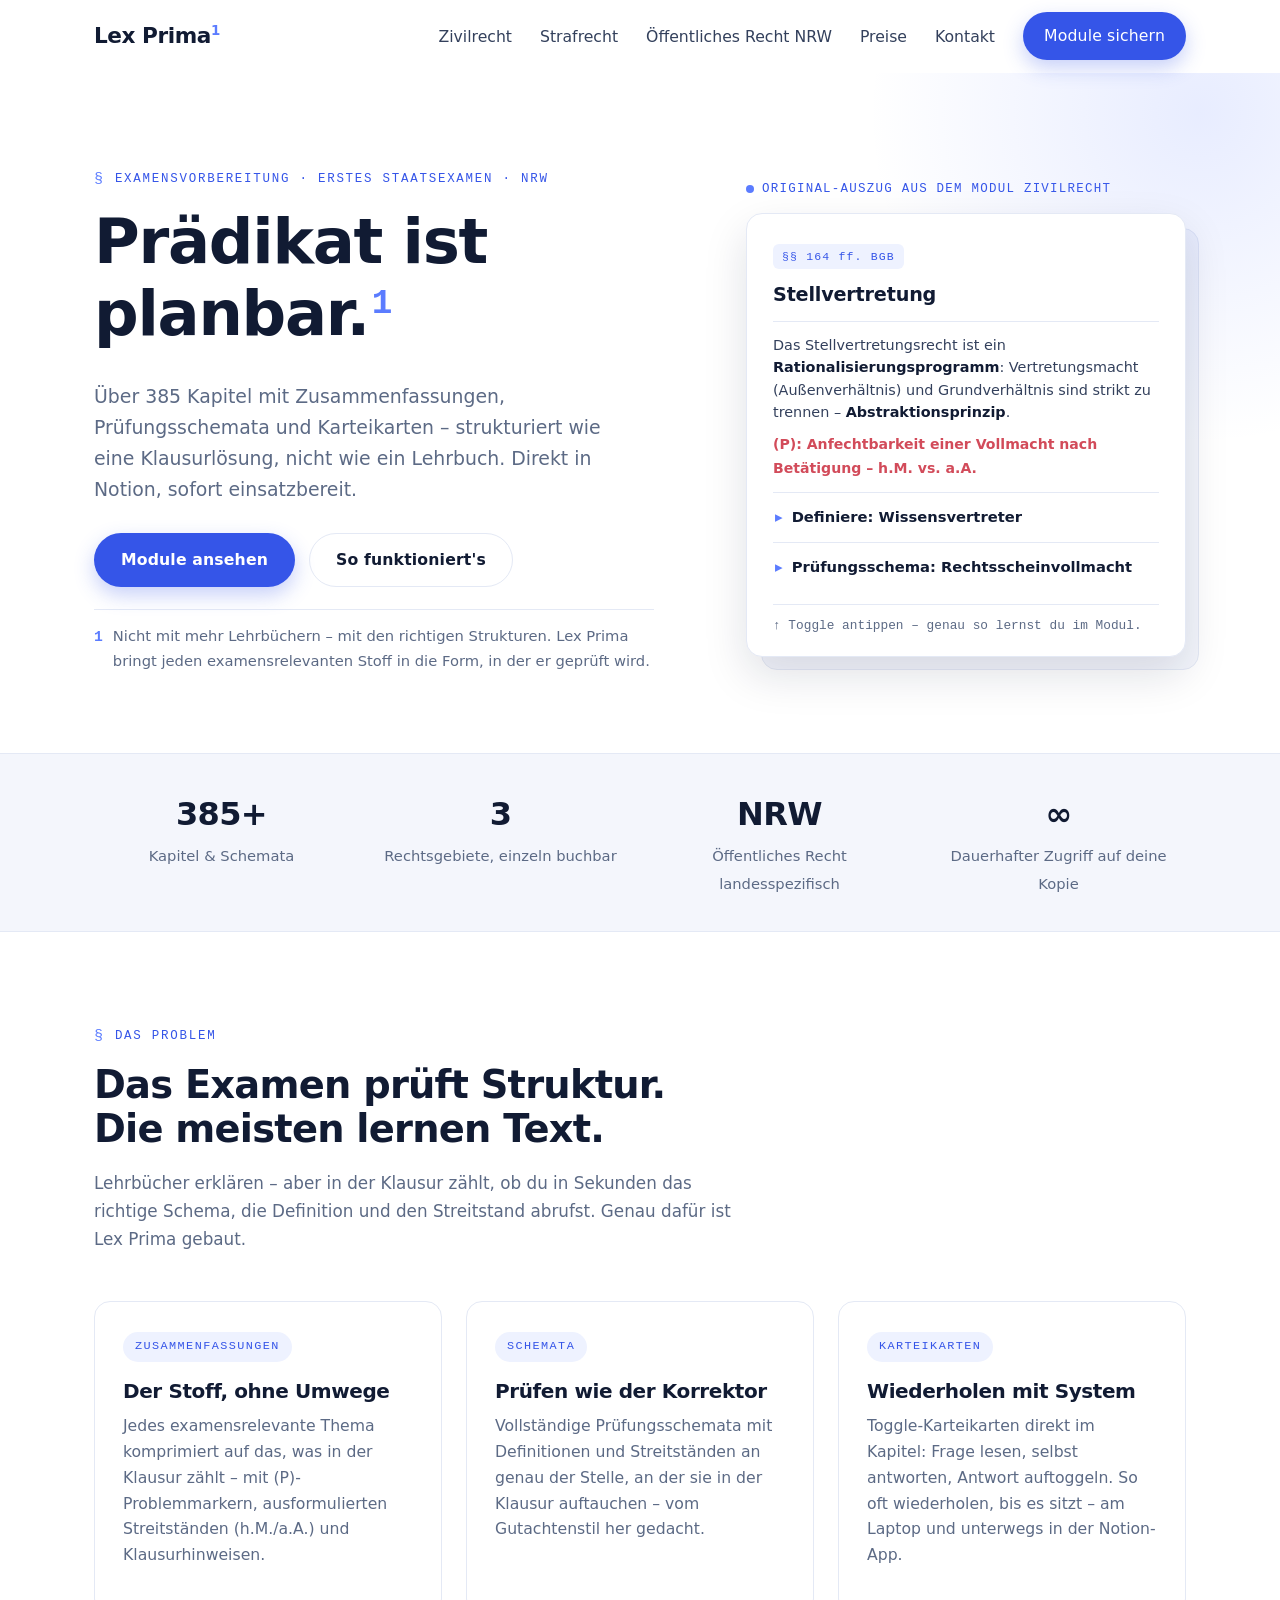
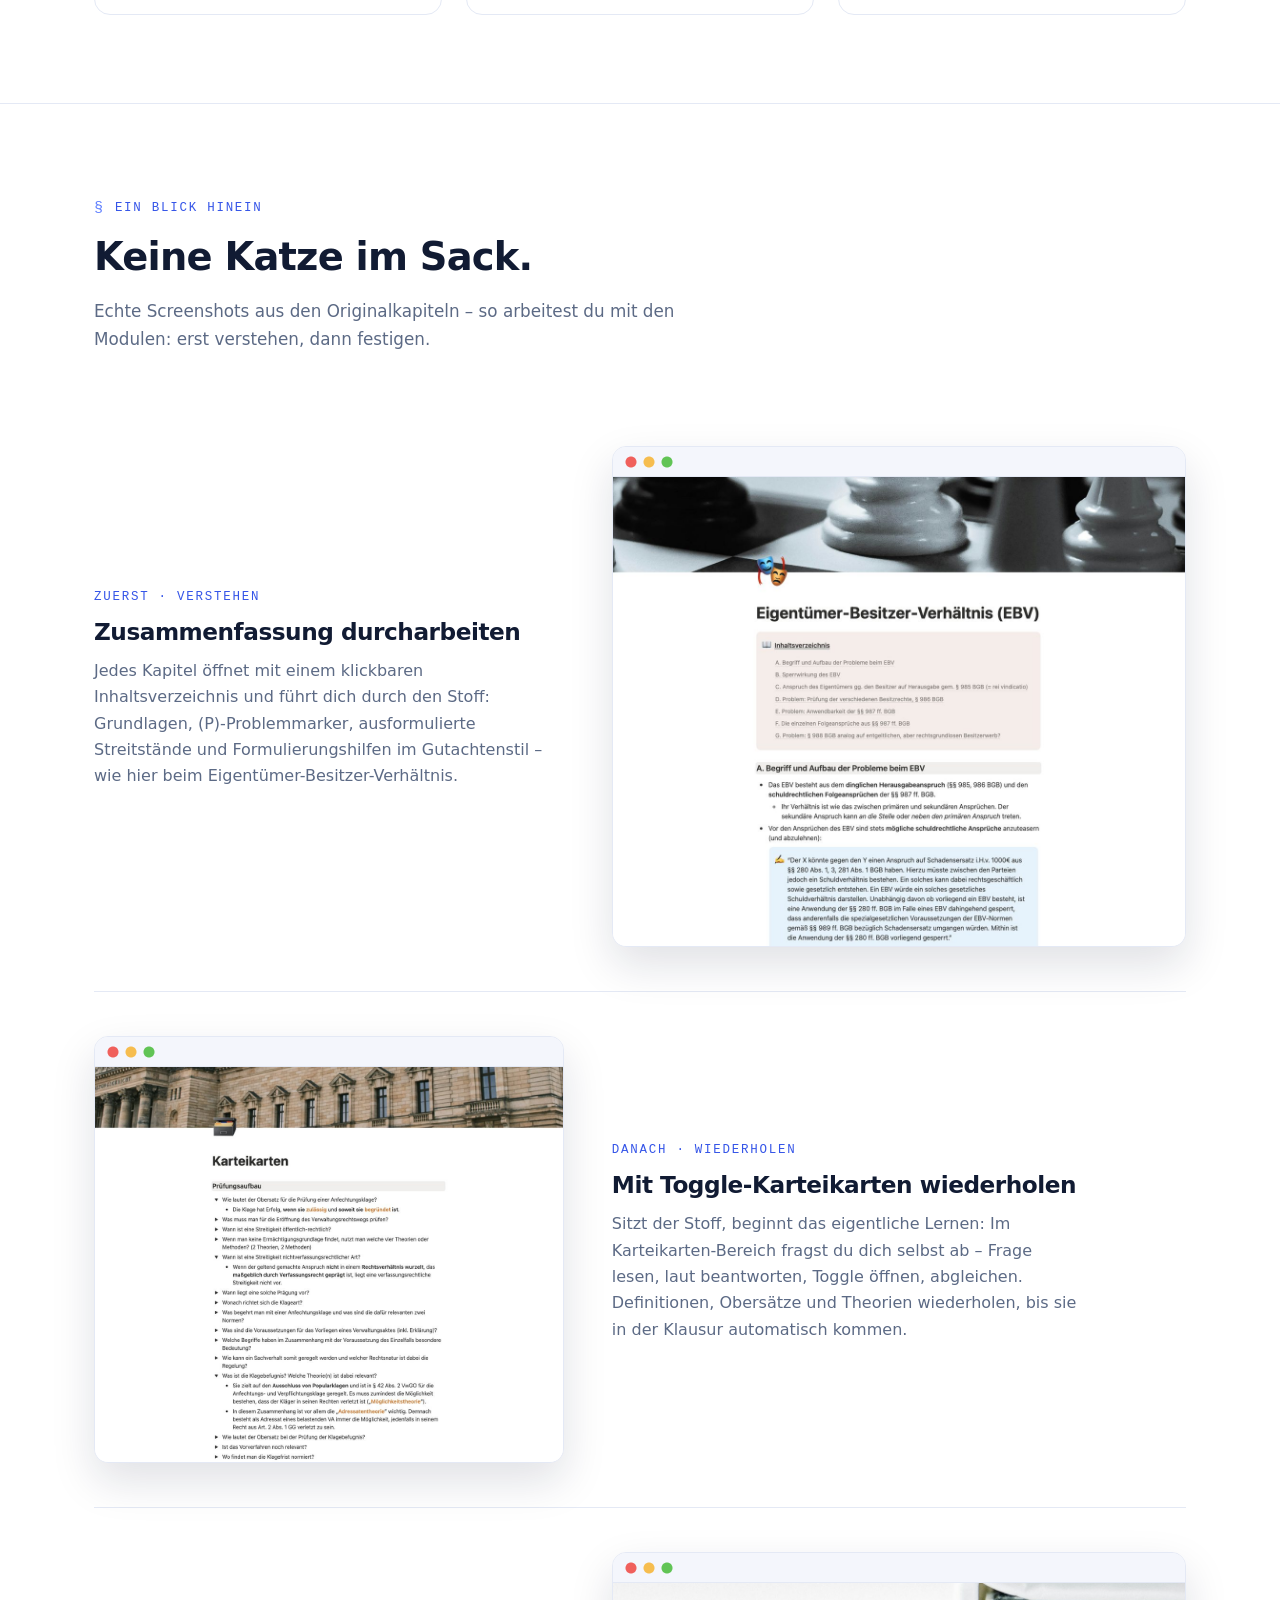
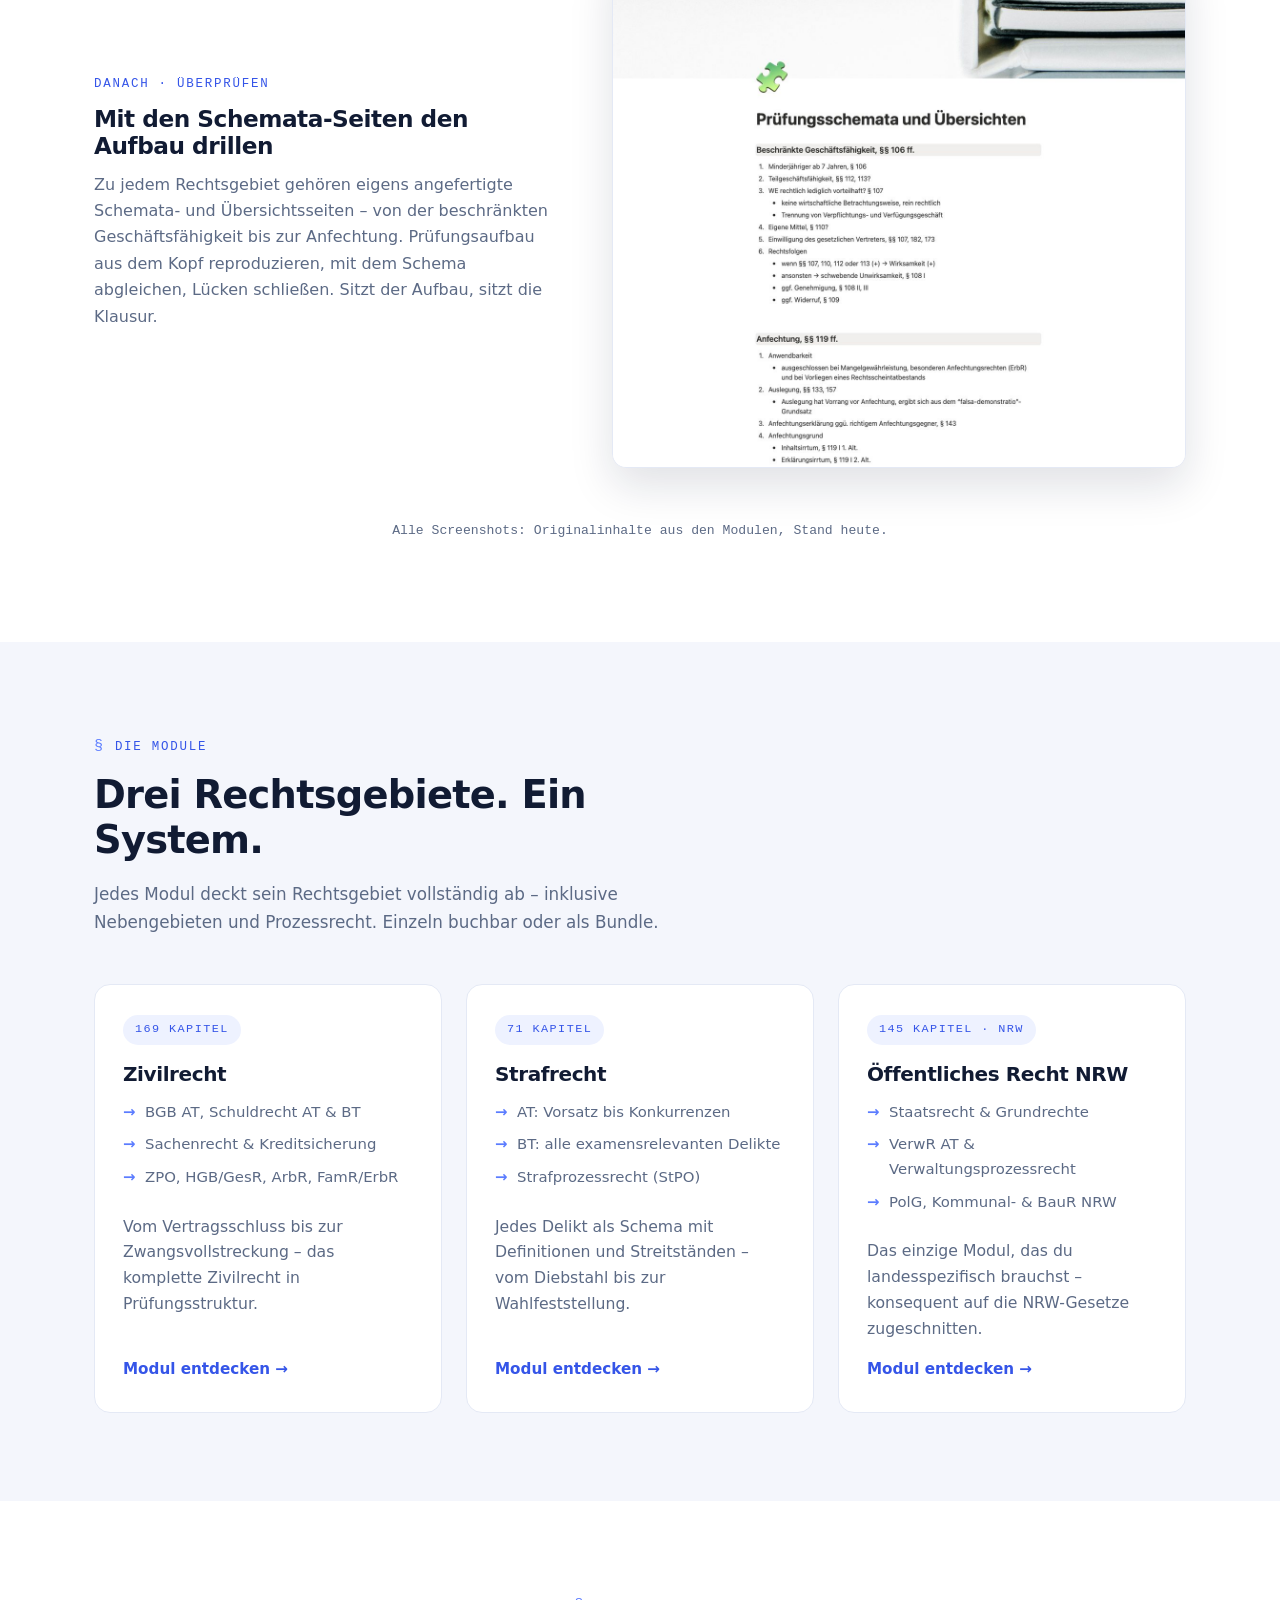
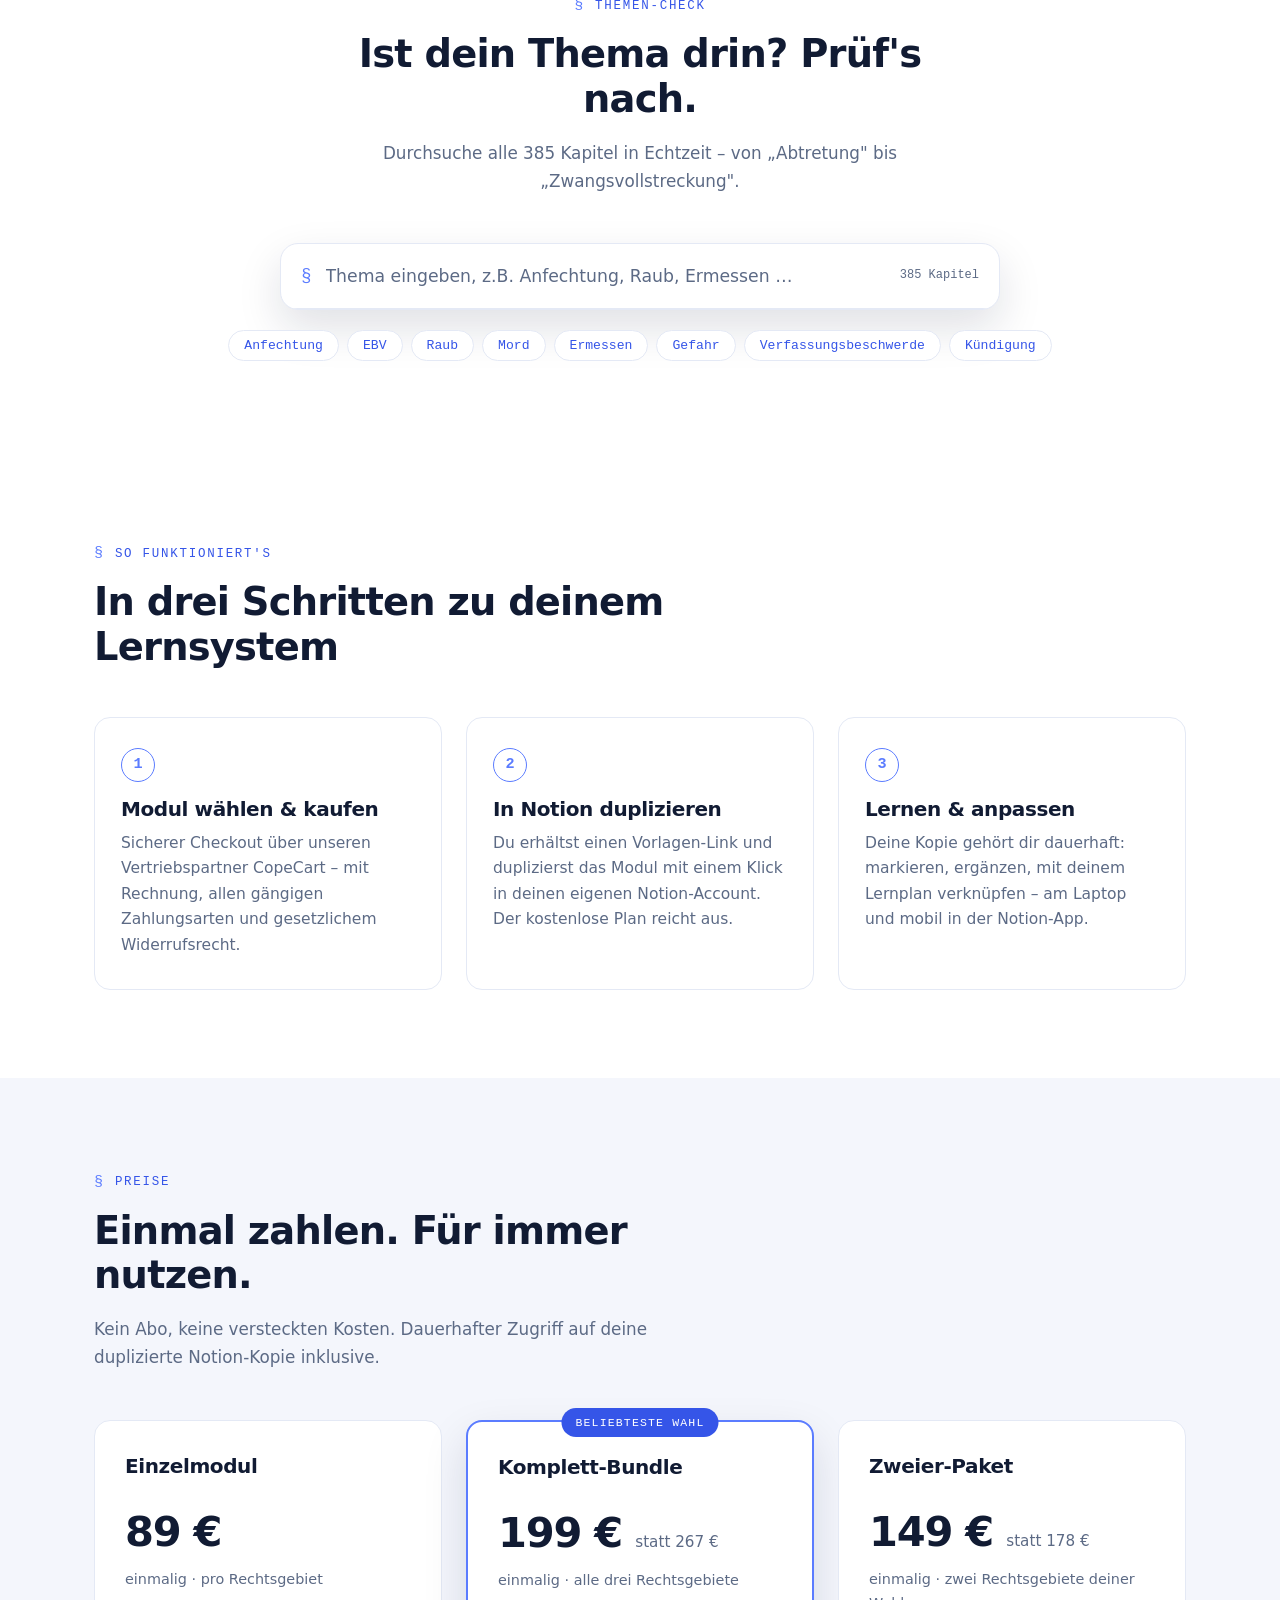
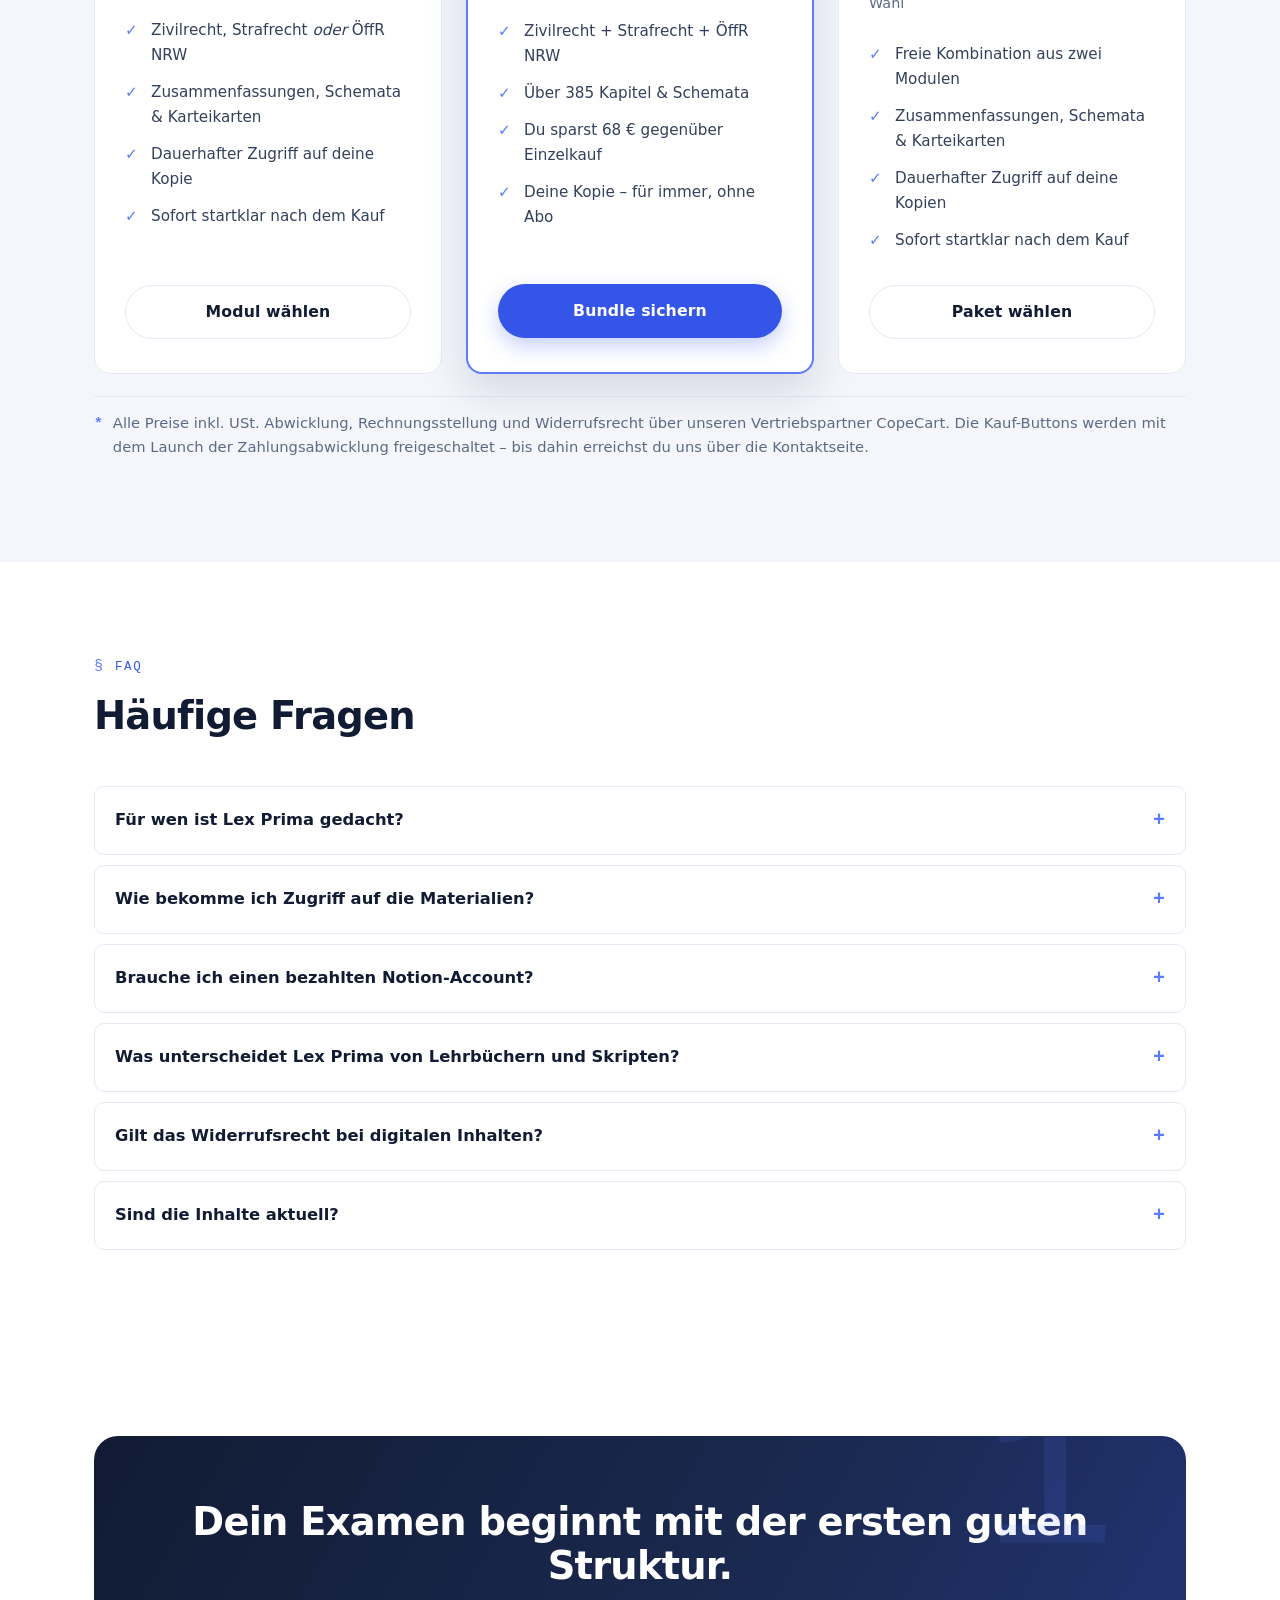
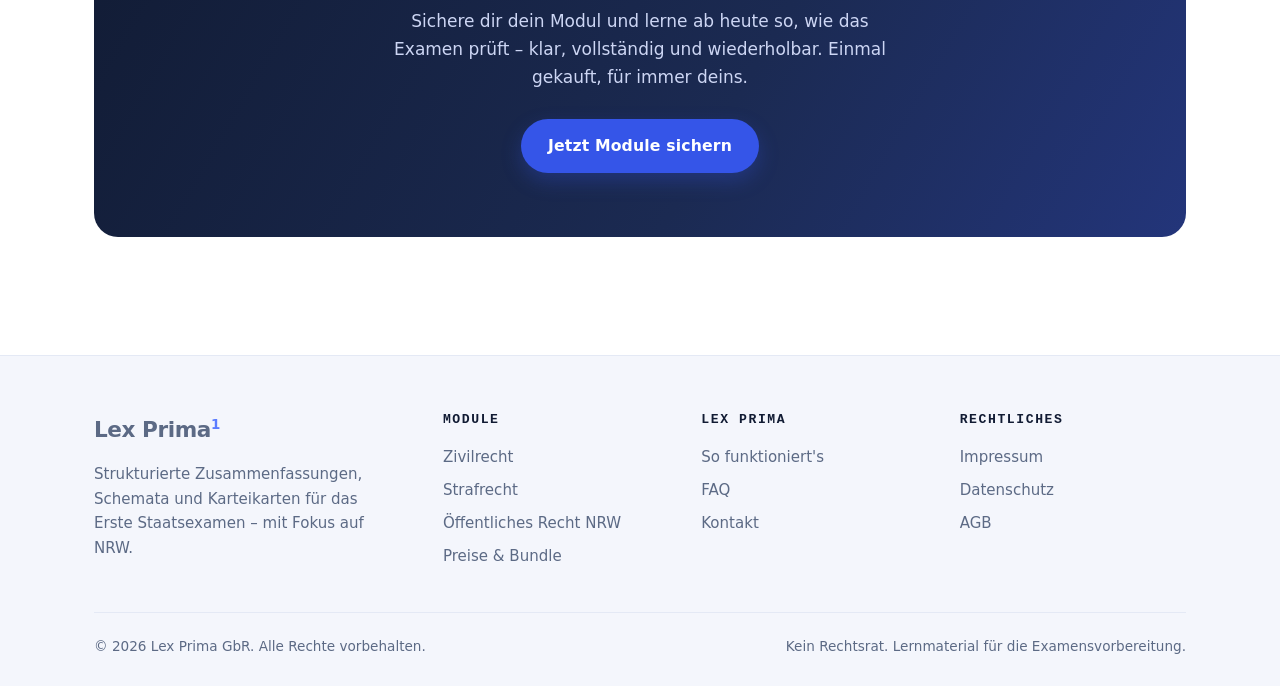
==== commit 28a556f7: "Add files via upload" ====
--- a/index.html
+++ b/index.html
@@ -20,7 +20,7 @@
   <link href="https://fonts.googleapis.com/css2?family=Sora:wght@400;600;700&family=Instrument+Sans:wght@400;500;600&family=Spline+Sans+Mono:wght@400;500;600&display=swap" rel="stylesheet">
   <link rel="stylesheet" href="assets/styles.css">
   <script type="application/ld+json">{"@context": "https://schema.org", "@type": "Organization", "name": "Lex Prima", "url": "https://www.lexprima.de", "logo": "https://www.lexprima.de/assets/logo.png", "description": "Strukturierte Zusammenfassungen, Schemata und Karteikarten für das Erste Juristische Staatsexamen mit Fokus auf NRW.", "contactPoint": {"@type": "ContactPoint", "contactType": "customer service", "email": "kontakt@lexprima.de", "availableLanguage": "German"}}</script>
-  <script type="application/ld+json">{"@context": "https://schema.org", "@type": "FAQPage", "mainEntity": [{"@type": "Question", "name": "Für wen ist Lex Prima gedacht?", "acceptedAnswer": {"@type": "Answer", "text": "Für Jurastudierende in der Vorbereitung auf das Erste Staatsexamen – vom ersten Semester bis zur heißen Phase. Das Modul Öffentliches Recht ist speziell auf NRW zugeschnitten; Zivilrecht und Strafrecht gelten bundesweit."}}, {"@type": "Question", "name": "Wie bekomme ich Zugriff auf die Materialien?", "acceptedAnswer": {"@type": "Answer", "text": "Nach dem Kauf erhältst du einen Link, über den du das Modul als Notion-Vorlage in deinen eigenen Notion-Account duplizierst. Deine Kopie gehört dir dauerhaft – du kannst sie markieren, ergänzen und an deinen Lernplan anpassen."}}, {"@type": "Question", "name": "Brauche ich einen bezahlten Notion-Account?", "acceptedAnswer": {"@type": "Answer", "text": "Nein. Der kostenlose Notion-Plan reicht vollständig aus, um deine Kopie zu nutzen und zu bearbeiten."}}, {"@type": "Question", "name": "Was unterscheidet Lex Prima von Lehrbüchern und Skripten?", "acceptedAnswer": {"@type": "Answer", "text": "Wir ersetzen kein Lehrbuch – wir ersetzen das Chaos danach. Jedes Kapitel ist als prüfbare Struktur aufgebaut: Schema, Definitionen, Streitstände, Klausurhinweise. Du lernst so, wie in der Klausur geprüft wird."}}, {"@type": "Question", "name": "Gilt das Widerrufsrecht bei digitalen Inhalten?", "acceptedAnswer": {"@type": "Answer", "text": "Der Kauf läuft über unseren Vertriebspartner CopeCart, der Rechnungsstellung, Umsatzsteuer und das gesetzliche Widerrufsrecht abwickelt. Details findest du im Bestellprozess und in den AGB."}}, {"@type": "Question", "name": "Sind die Inhalte aktuell?", "acceptedAnswer": {"@type": "Answer", "text": "Du kaufst immer die aktuelle Fassung: Wir pflegen die Master-Vorlage fortlaufend, und beim Kauf duplizierst du den neuesten Stand. In deine bereits duplizierte Kopie können wir technisch bedingt nachträglich nichts einspielen – dafür gehört sie vollständig dir und bleibt von uns unangetastet."}}]}</script>
+  <script type="application/ld+json">{"@context": "https://schema.org", "@type": "FAQPage", "mainEntity": [{"@type": "Question", "name": "Für wen ist Lex Prima gedacht?", "acceptedAnswer": {"@type": "Answer", "text": "Für Jurastudierende in der Vorbereitung auf das Erste Staatsexamen – vom ersten Semester bis zur heißen Phase. Das Modul Öffentliches Recht ist speziell auf NRW zugeschnitten; Zivilrecht und Strafrecht gelten bundesweit."}}, {"@type": "Question", "name": "Wie bekomme ich Zugriff auf die Materialien?", "acceptedAnswer": {"@type": "Answer", "text": "Nach dem Kauf erhältst du einen Link, über den du das Modul als Notion-Vorlage in deinen eigenen Notion-Account duplizierst. Deine Kopie gehört dir dauerhaft – du kannst sie markieren, ergänzen und an deinen Lernplan anpassen."}}, {"@type": "Question", "name": "Brauche ich einen bezahlten Notion-Account?", "acceptedAnswer": {"@type": "Answer", "text": "Nein. Der kostenlose Notion-Plan reicht vollständig aus, um deine Kopie zu nutzen und zu bearbeiten."}}, {"@type": "Question", "name": "Was unterscheidet Lex Prima von Lehrbüchern und Skripten?", "acceptedAnswer": {"@type": "Answer", "text": "Wir ersetzen kein Lehrbuch – wir ersetzen das Chaos danach. Jedes Kapitel ist als prüfbare Struktur aufgebaut: Schema, Definitionen, Streitstände, Klausurhinweise. Du lernst so, wie in der Klausur geprüft wird."}}, {"@type": "Question", "name": "Gilt das Widerrufsrecht bei digitalen Inhalten?", "acceptedAnswer": {"@type": "Answer", "text": "Der Kauf läuft über unseren Vertriebspartner CopeCart, der Rechnungsstellung, Umsatzsteuer und das gesetzliche Widerrufsrecht abwickelt. Details findest du im Bestellprozess und in den AGB."}}, {"@type": "Question", "name": "Sind die Inhalte aktuell?", "acceptedAnswer": {"@type": "Answer", "text": "Ja – beim Kauf duplizierst du immer den aktuellen Stand unserer fortlaufend gepflegten Master-Vorlage. Ab dann ist deine Kopie deine persönliche Lernzentrale: Alle Inhalte sind von Tag eins vollständig da, und du machst sie zu deinem System – markieren, ergänzen, eigene Fälle und Rep-Notizen einpflegen, mit deinem Lernplan verknüpfen. Wir liefern die Startrampe, du bestimmst den Kurs."}}]}</script>
   <script type="application/ld+json">{"@context": "https://schema.org", "@type": "WebSite", "name": "Lex Prima", "url": "https://www.lexprima.de"}</script>
 </head>
 <body>
@@ -112,6 +112,52 @@
     </div>
   </section>
 
+
+  <section class="section" id="blick-hinein" style="border-top:1px solid var(--line);">
+    <div class="wrap">
+      <div class="section-head reveal">
+        <span class="eyebrow">Ein Blick hinein</span>
+        <h2>Keine Katze im Sack.</h2>
+        <p>Echte Screenshots aus den Originalkapiteln – so arbeitest du mit den Modulen: erst verstehen, dann festigen.</p>
+      </div>
+
+      <div class="peek-row reveal">
+        <div class="peek-text">
+          <div class="peek-step">Zuerst · Verstehen</div>
+          <h3>Zusammenfassung durcharbeiten</h3>
+          <p>Jedes Kapitel öffnet mit einem klickbaren Inhaltsverzeichnis und führt dich durch den Stoff: Grundlagen, (P)-Problemmarker, ausformulierte Streitstände und Formulierungshilfen im Gutachtenstil – wie hier beim Eigentümer-Besitzer-Verhältnis.</p>
+        </div>
+        <figure class="peek-shot" style="margin:0;">
+          <img src="assets/img/modul-zusammenfassung.jpg" alt="Notion-Kapitel Eigentümer-Besitzer-Verhältnis (EBV) mit Inhaltsverzeichnis und strukturierter Zusammenfassung" width="1200" height="984" loading="lazy">
+        </figure>
+      </div>
+
+      <div class="peek-row flip reveal">
+        <div class="peek-text">
+          <div class="peek-step">Danach · Wiederholen</div>
+          <h3>Mit Toggle-Karteikarten wiederholen</h3>
+          <p>Sitzt der Stoff, beginnt das eigentliche Lernen: Im Karteikarten-Bereich fragst du dich selbst ab – Frage lesen, laut beantworten, Toggle öffnen, abgleichen. Definitionen, Obersätze und Theorien wiederholen, bis sie in der Klausur automatisch kommen.</p>
+        </div>
+        <figure class="peek-shot" style="margin:0;">
+          <img src="assets/img/modul-karteikarten.jpg" alt="Karteikarten-Seite mit Toggle-Fragen zum Prüfungsaufbau der Anfechtungsklage" width="1200" height="1014" loading="lazy">
+        </figure>
+      </div>
+
+      <div class="peek-row reveal">
+        <div class="peek-text">
+          <div class="peek-step">Danach · Überprüfen</div>
+          <h3>Mit den Schemata-Seiten den Aufbau drillen</h3>
+          <p>Zu jedem Rechtsgebiet gehören eigens angefertigte Schemata- und Übersichtsseiten – von der beschränkten Geschäftsfähigkeit bis zur Anfechtung. Prüfungsaufbau aus dem Kopf reproduzieren, mit dem Schema abgleichen, Lücken schließen. Sitzt der Aufbau, sitzt die Klausur.</p>
+        </div>
+        <figure class="peek-shot" style="margin:0;">
+          <img src="assets/img/modul-schemata-seite.jpg" alt="Eigens angefertigte Schemata-Seite: Prüfungsschemata und Übersichten zu beschränkter Geschäftsfähigkeit und Anfechtung" width="1200" height="1014" loading="lazy">
+        </figure>
+      </div>
+
+      <p class="peek-note reveal">Alle Screenshots: Originalinhalte aus den Modulen, Stand heute.</p>
+    </div>
+  </section>
+
   <section class="section alt" id="module">
     <div class="wrap">
       <div class="section-head reveal">
@@ -157,6 +203,35 @@
     </div>
   </section>
 
+
+  <section class="section" id="themen-check">
+    <div class="wrap">
+      <div class="section-head reveal" style="text-align:center; margin-left:auto; margin-right:auto;">
+        <span class="eyebrow">Themen-Check</span>
+        <h2>Ist dein Thema drin? Prüf's nach.</h2>
+        <p>Durchsuche alle 385 Kapitel in Echtzeit – von „Abtretung" bis „Zwangsvollstreckung".</p>
+      </div>
+      <div class="palette reveal" role="search">
+        <div class="palette-input">
+          <span class="pi-icon" aria-hidden="true">§</span>
+          <input type="search" id="tc-input" placeholder="Thema eingeben, z.B. Anfechtung, Raub, Ermessen …" aria-label="Kapitel durchsuchen" autocomplete="off">
+          <span class="pi-count" id="tc-count">385 Kapitel</span>
+        </div>
+        <div class="palette-results" id="tc-results" aria-live="polite"></div>
+      </div>
+      <div class="palette-chips reveal" id="tc-chips" aria-label="Suchvorschläge">
+        <button type="button">Anfechtung</button>
+        <button type="button">EBV</button>
+        <button type="button">Raub</button>
+        <button type="button">Mord</button>
+        <button type="button">Ermessen</button>
+        <button type="button">Gefahr</button>
+        <button type="button">Verfassungsbeschwerde</button>
+        <button type="button">Kündigung</button>
+      </div>
+    </div>
+  </section>
+
   <section class="section" id="methode">
     <div class="wrap">
       <div class="section-head reveal">
@@ -259,7 +334,7 @@
       </details>
       <details class="acc">
         <summary>Sind die Inhalte aktuell?</summary>
-        <div class="acc-body"><p>Du kaufst immer die aktuelle Fassung: Wir pflegen die Master-Vorlage fortlaufend, und beim Kauf duplizierst du den neuesten Stand. In deine bereits duplizierte Kopie können wir technisch bedingt nachträglich nichts einspielen – dafür gehört sie vollständig dir und bleibt von uns unangetastet.</p></div>
+        <div class="acc-body"><p>Ja – beim Kauf duplizierst du immer den aktuellen Stand unserer fortlaufend gepflegten Master-Vorlage. Ab dann ist deine Kopie deine persönliche Lernzentrale: Alle Inhalte sind von Tag eins vollständig da, und du machst sie zu deinem System – markieren, ergänzen, eigene Fälle und Rep-Notizen einpflegen, mit deinem Lernplan verknüpfen. Wir liefern die Startrampe, du bestimmst den Kurs.</p></div>
       </details>
       </div>
     </div>
@@ -313,6 +388,7 @@
     </div>
   </div>
 </footer>
+<script src="assets/kapitel.js" defer></script>
 <script src="assets/main.js" defer></script>
 </body>
 </html>
--- a/assets/styles.css
+++ b/assets/styles.css
@@ -756,6 +756,162 @@
 @media (prefers-reduced-motion: reduce) {
   .np-label::before { animation: none; }
   .np-toggle summary::before { transition: none; }
+}
+
+/* --- Themen-Check (Command-Palette) ------------------------------------ */
+.palette {
+  max-width: 720px;
+  margin: 0 auto;
+  background: var(--paper);
+  border: 1px solid var(--line);
+  border-radius: 18px;
+  box-shadow: var(--shadow-lift);
+  overflow: hidden;
+}
+.palette-input {
+  display: flex;
+  align-items: center;
+  gap: 14px;
+  padding: 6px 20px;
+  border-bottom: 1px solid var(--line);
+}
+.palette-input .pi-icon {
+  font-family: var(--font-mono);
+  color: var(--accent);
+  font-size: 1.1rem;
+  flex: none;
+}
+.palette-input input {
+  flex: 1;
+  border: 0;
+  outline: none;
+  padding: 16px 0;
+  font-family: var(--font-body);
+  font-size: 1.08rem;
+  color: var(--ink);
+  background: transparent;
+}
+.palette-input input::placeholder { color: var(--muted); }
+.palette-input .pi-count {
+  font-family: var(--font-mono);
+  font-size: 0.75rem;
+  color: var(--muted);
+  white-space: nowrap;
+}
+.palette:focus-within {
+  border-color: var(--accent);
+  box-shadow: 0 0 0 4px rgba(91, 124, 255, 0.14), var(--shadow-lift);
+}
+.palette-results { max-height: 340px; overflow-y: auto; }
+.pr-row {
+  display: flex;
+  align-items: center;
+  gap: 14px;
+  padding: 13px 20px;
+  border-bottom: 1px solid var(--line);
+  color: var(--ink-soft);
+  font-size: 0.96rem;
+  text-decoration: none;
+  transition: background 0.15s;
+}
+.pr-row:last-child { border-bottom: 0; }
+a.pr-row:hover { background: var(--accent-soft); text-decoration: none; }
+.pr-row .badge-mod {
+  flex: none;
+  font-family: var(--font-mono);
+  font-size: 0.7rem;
+  font-weight: 600;
+  letter-spacing: 0.08em;
+  border-radius: 6px;
+  padding: 4px 8px;
+  min-width: 34px;
+  text-align: center;
+}
+.badge-zr { background: #e8edff; color: #3555e8; }
+.badge-sr { background: #fdeaea; color: #c2434f; }
+.badge-or { background: #e5f5ee; color: #1e7a55; }
+.pr-row mark {
+  background: rgba(91, 124, 255, 0.22);
+  color: inherit;
+  border-radius: 3px;
+  padding: 0 1px;
+}
+.pr-empty {
+  padding: 26px 20px;
+  text-align: center;
+  color: var(--muted);
+  font-size: 0.95rem;
+}
+.pr-empty a { font-weight: 600; }
+.palette-chips {
+  display: flex;
+  flex-wrap: wrap;
+  gap: 8px;
+  justify-content: center;
+  margin-top: 20px;
+}
+.palette-chips button {
+  font-family: var(--font-mono);
+  font-size: 0.82rem;
+  color: var(--accent-deep);
+  background: var(--paper);
+  border: 1px solid var(--line);
+  border-radius: 999px;
+  padding: 7px 15px;
+  cursor: pointer;
+  transition: border-color 0.15s, transform 0.15s;
+}
+.palette-chips button:hover { border-color: var(--accent); transform: translateY(-1px); }
+
+/* --- Blick hinein (Produkt-Screenshots) --------------------------------- */
+.peek-row {
+  display: grid;
+  grid-template-columns: minmax(0, 0.9fr) minmax(0, 1.1fr);
+  gap: 48px;
+  align-items: center;
+  padding: 44px 0;
+}
+.peek-row + .peek-row { border-top: 1px solid var(--line); }
+.peek-row.flip .peek-text { order: 2; }
+.peek-step {
+  font-family: var(--font-mono);
+  font-size: 0.78rem;
+  letter-spacing: 0.14em;
+  text-transform: uppercase;
+  color: var(--accent-deep);
+  margin-bottom: 12px;
+}
+.peek-text h3 { font-size: 1.45rem; margin-bottom: 12px; }
+.peek-text p { color: var(--muted); font-size: 1rem; max-width: 46ch; }
+.peek-shot {
+  border: 1px solid var(--line);
+  border-radius: 14px;
+  overflow: hidden;
+  box-shadow: var(--shadow-lift);
+  background: var(--paper);
+  position: relative;
+}
+.peek-shot::before {
+  content: "";
+  display: block;
+  height: 30px;
+  background: var(--mist);
+  border-bottom: 1px solid var(--line);
+  background-image: radial-gradient(circle 5px at 18px 15px, #f0605c 5px, transparent 6px),
+                    radial-gradient(circle 5px at 36px 15px, #f6bd4f 5px, transparent 6px),
+                    radial-gradient(circle 5px at 54px 15px, #61c455 5px, transparent 6px);
+}
+.peek-shot img { width: 100%; height: auto; display: block; }
+.peek-note {
+  text-align: center;
+  font-family: var(--font-mono);
+  font-size: 0.82rem;
+  color: var(--muted);
+  margin-top: 8px;
+}
+@media (max-width: 880px) {
+  .peek-row { grid-template-columns: 1fr; gap: 24px; padding: 34px 0; }
+  .peek-row.flip .peek-text { order: 0; }
 }
 
 /* --- Reveal animation --------------------------------------------------------------- */
@@ -808,6 +964,7 @@
   .nav-links li { border-bottom: 1px solid var(--line); }
   .nav-links li:last-child { border-bottom: 0; padding-top: 14px; }
   .nav-links a { display: block; padding: 14px 0; font-size: 1.05rem; }
+  .nav-links a.btn { display: flex; justify-content: center; text-align: center; padding: 13px 26px; }
 }
 
 @media (max-width: 480px) {
